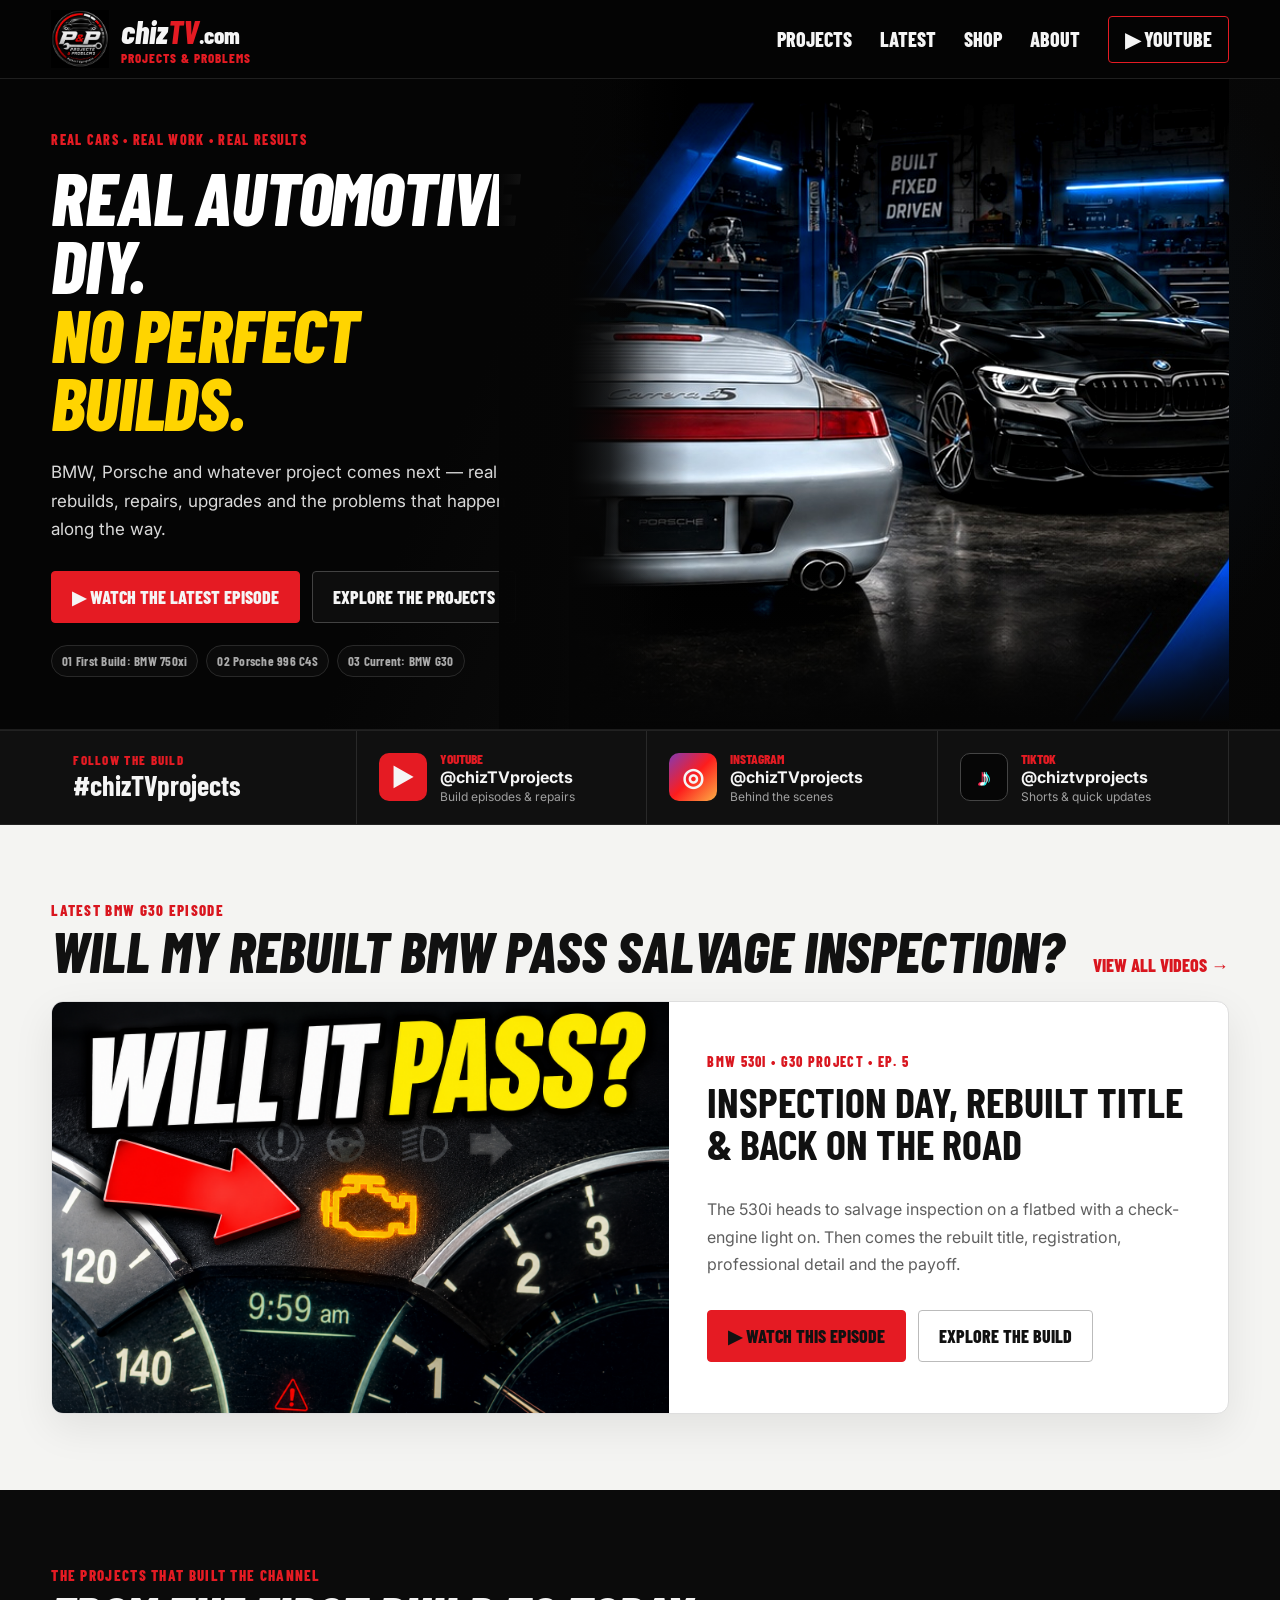
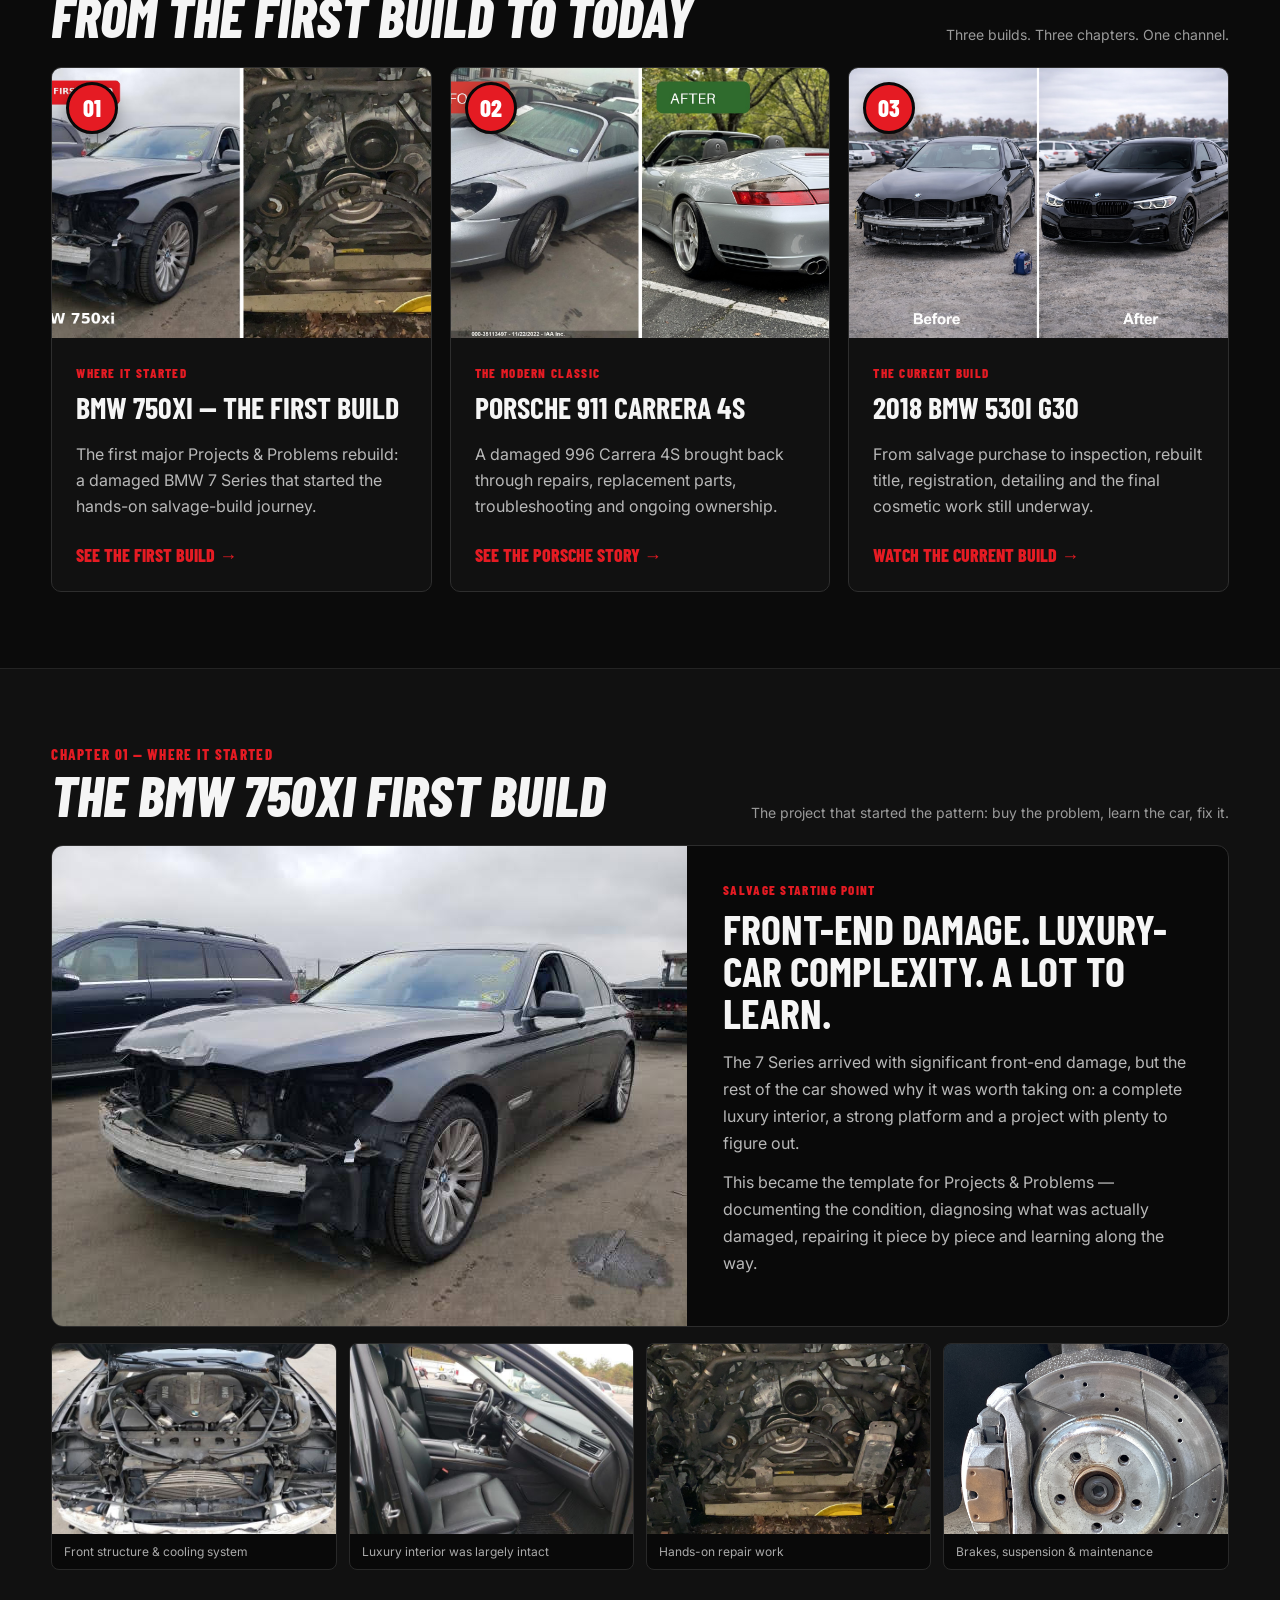
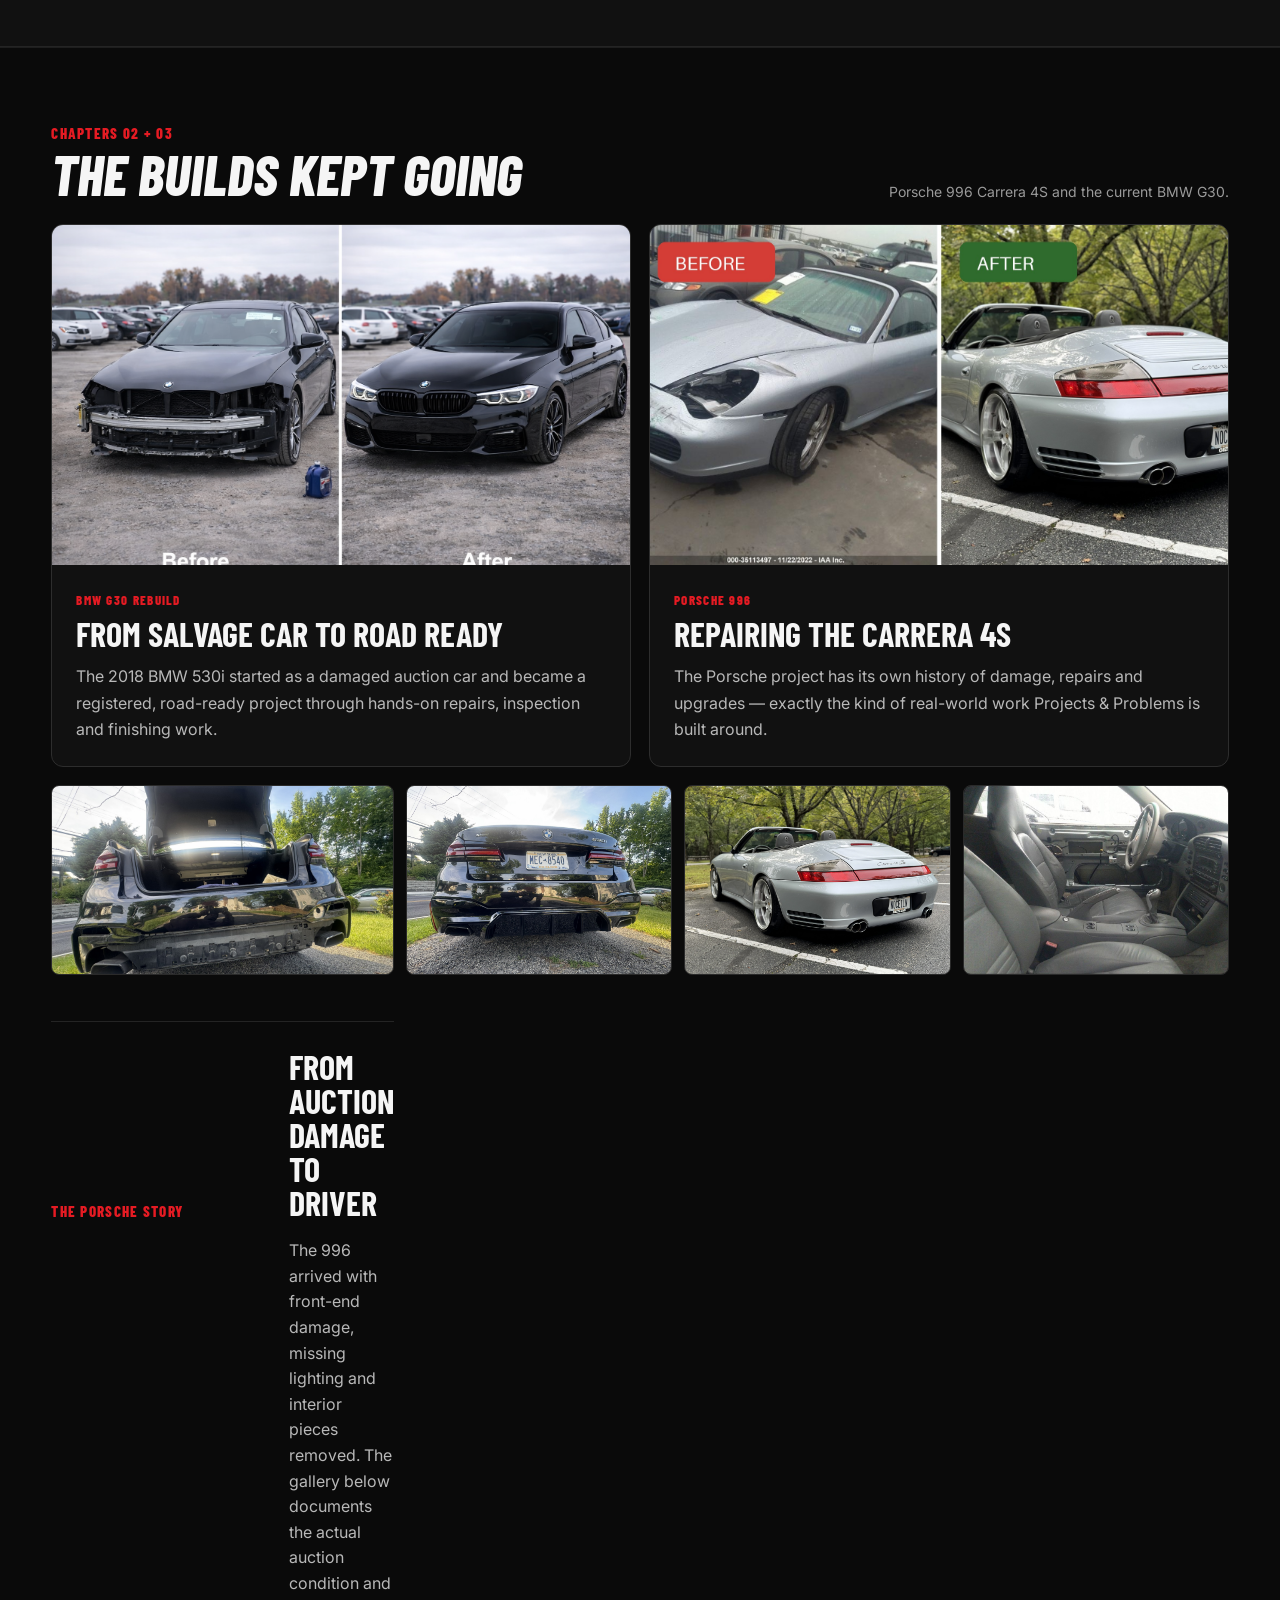
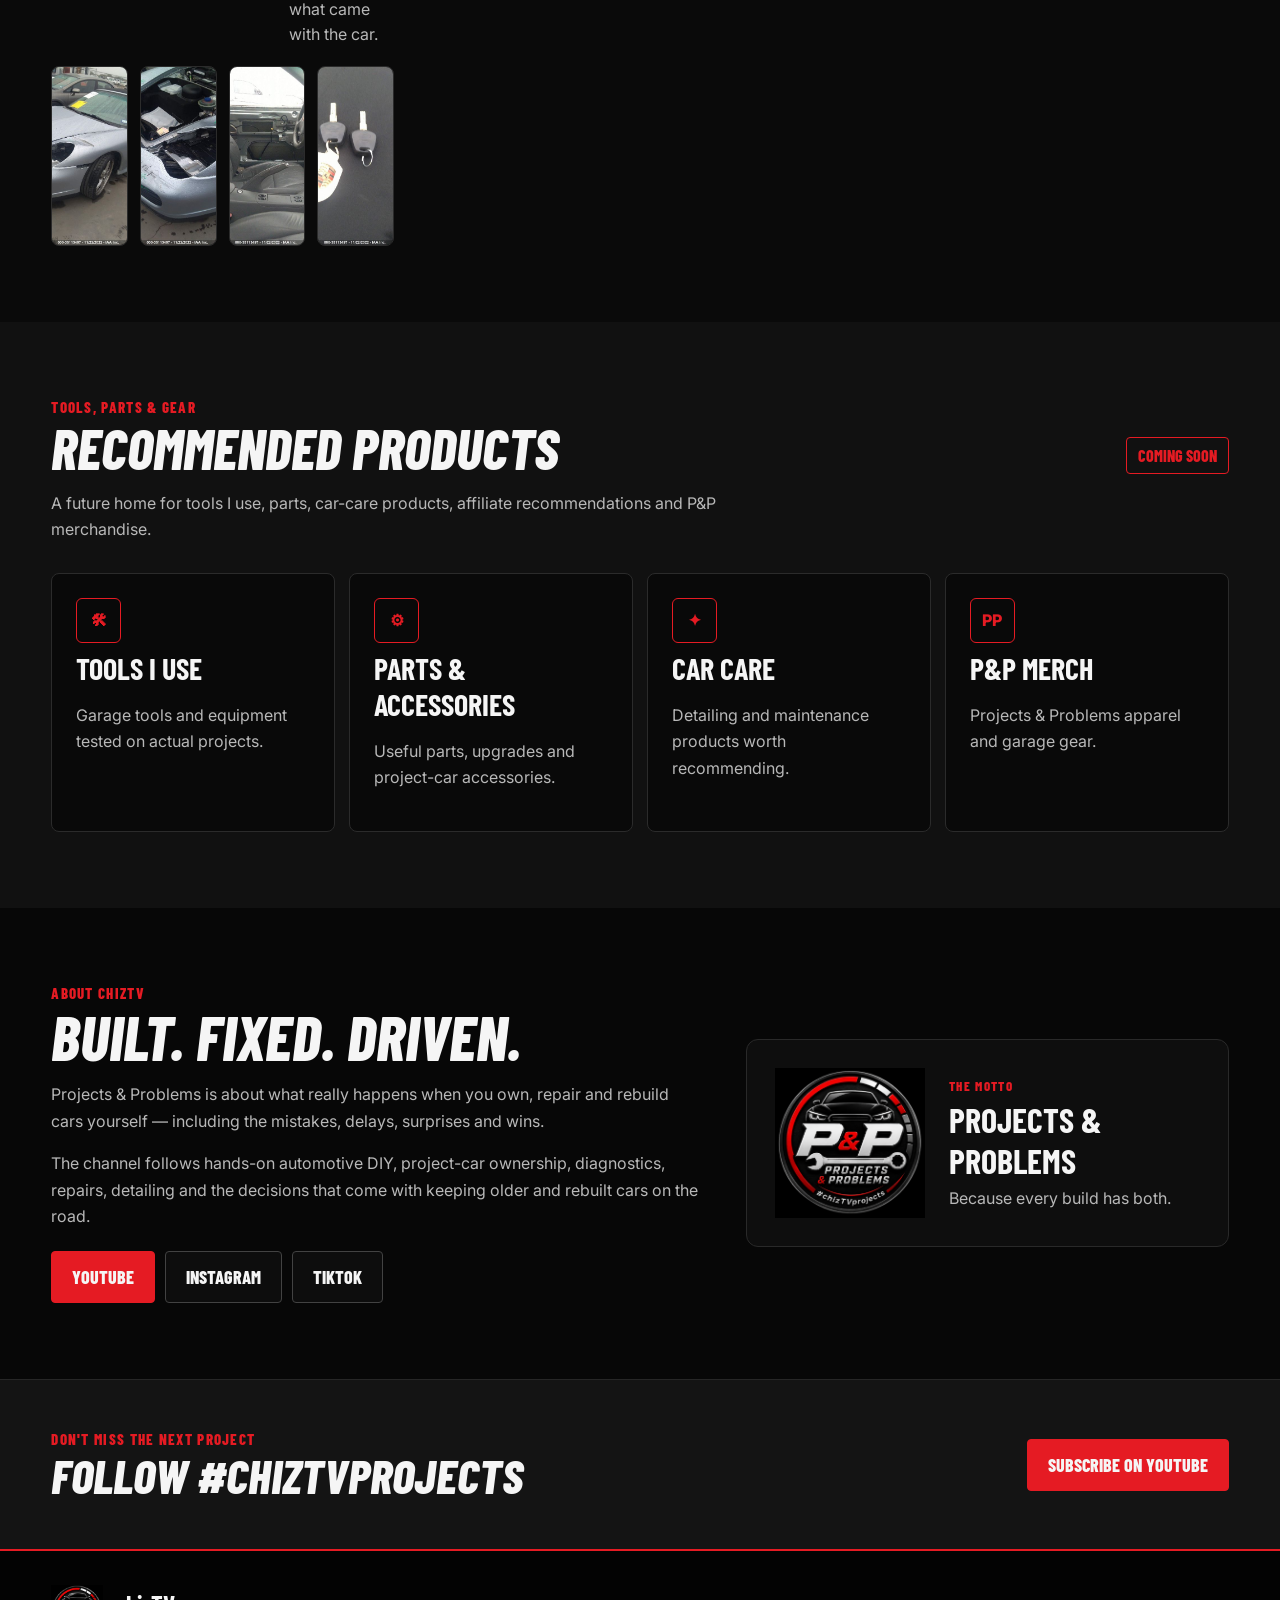
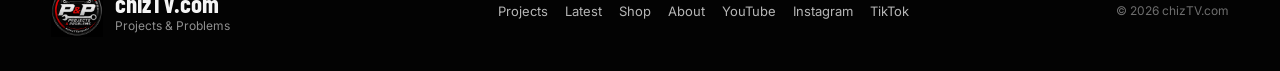
==== index.html @ 67c83c38 "Add files via upload" ====
<!DOCTYPE html>
<html lang="en">
<head>
  <meta charset="UTF-8" />
  <meta name="viewport" content="width=device-width, initial-scale=1.0" />
  <meta name="description" content="ChizTV Projects & Problems — real automotive DIY, rebuilds, repairs, BMW G30 and Porsche 996 projects." />
  <title>ChizTV | Projects & Problems</title>
  <link rel="preconnect" href="https://fonts.googleapis.com">
  <link rel="preconnect" href="https://fonts.gstatic.com" crossorigin>
  <link href="https://fonts.googleapis.com/css2?family=Barlow+Condensed:ital,wght@0,600;0,700;0,800;1,700;1,800&family=Inter:wght@400;500;600;700&display=swap" rel="stylesheet">
  <link rel="stylesheet" href="styles.css" />
</head>
<body>
<header class="site-header">
  <div class="wrap nav-wrap">
    <a class="brand" href="#home" aria-label="ChizTV home">
      <img src="pp-logo.png" alt="Projects & Problems logo">
      <div class="brand-copy">
        <div class="brand-name">chiz<span>TV</span><em>.com</em></div>
        <small>PROJECTS &amp; PROBLEMS</small>
      </div>
    </a>
    <button class="menu-toggle" aria-label="Open navigation" aria-expanded="false">☰</button>
    <nav class="nav">
      <a href="#projects">Projects</a>
      <a href="#latest">Latest</a>
      <a href="#shop">Shop</a>
      <a href="#about">About</a>
      <a class="nav-cta" href="https://www.youtube.com/@chizTVprojects" target="_blank" rel="noopener">▶ YouTube</a>
    </nav>
  </div>
</header>

<main>

<section class="hero hero-v10" id="home">
  <div class="hero-v10-bg"></div>
  <div class="wrap hero-v10-grid">
    <div class="hero-v10-copy">
      <div class="eyebrow">REAL CARS • REAL WORK • REAL RESULTS</div>
      <h1>REAL AUTOMOTIVE DIY.<br><span>NO PERFECT BUILDS.</span></h1>
      <p>BMW, Porsche and whatever project comes next — real rebuilds, repairs, upgrades and the problems that happen along the way.</p>

      <div class="hero-actions">
        <a class="btn btn-red" href="https://youtu.be/uM8ZIsT2DYQ?si=s2d3cSIkYEHtfolX" target="_blank" rel="noopener">▶ Watch the Latest Episode</a>
        <a class="btn btn-ghost" href="#projects">Explore the Projects</a>
      </div>

      <div class="hero-proof">
        <span>01 First Build: BMW 750xi</span>
        <span>02 Porsche 996 C4S</span>
        <span>03 Current: BMW G30</span>
      </div>
    </div>

    <div class="hero-v10-visual" aria-label="Porsche and BMW project cars">
      <img src="hero-cars-only.jpg" alt="Porsche 911 Carrera 4S and BMW 530i project cars">
    </div>
  </div>
</section>


<section class="social-strip">
  <div class="wrap social-grid">
    <div class="social-title">
      <span class="mini-kicker">FOLLOW THE BUILD</span>
      <strong>#chizTVprojects</strong>
    </div>
    <a href="https://www.youtube.com/@chizTVprojects" target="_blank" rel="noopener" class="social-item youtube">
      <span class="social-icon">▶</span>
      <div><small>YOUTUBE</small><strong>@chizTVprojects</strong><em>Build episodes &amp; repairs</em></div>
    </a>
    <a href="https://www.instagram.com/chizTVprojects/" target="_blank" rel="noopener" class="social-item instagram">
      <span class="social-icon">◎</span>
      <div><small>INSTAGRAM</small><strong>@chizTVprojects</strong><em>Behind the scenes</em></div>
    </a>
    <a href="https://www.tiktok.com/@chiztvprojects" target="_blank" rel="noopener" class="social-item tiktok">
      <span class="social-icon">♪</span>
      <div><small>TIKTOK</small><strong>@chiztvprojects</strong><em>Shorts &amp; quick updates</em></div>
    </a>
  </div>
</section>

<section class="section latest" id="latest">
  <div class="wrap">
    <div class="section-head">
      <div>
        <div class="eyebrow">LATEST BMW G30 EPISODE</div>
        <h2>WILL MY REBUILT BMW PASS SALVAGE INSPECTION?</h2>
      </div>
      <a href="https://www.youtube.com/@chizTVprojects/videos" target="_blank" rel="noopener" class="text-link">VIEW ALL VIDEOS →</a>
    </div>
    <div class="latest-card">
      <div class="latest-thumb">
        <img src="latest-episode-thumb.png" alt="Will it pass salvage inspection video thumbnail">
      </div>
      <div class="latest-copy">
        <span class="tag">BMW 530i • G30 PROJECT • EP. 5</span>
        <h3>Inspection Day, Rebuilt Title &amp; Back on the Road</h3>
        <p>The 530i heads to salvage inspection on a flatbed with a check-engine light on. Then comes the rebuilt title, registration, professional detail and the payoff.</p>
        <div class="latest-actions">
          <a class="btn btn-red" href="https://youtu.be/uM8ZIsT2DYQ?si=s2d3cSIkYEHtfolX" target="_blank" rel="noopener">▶ Watch This Episode</a>
          <a class="btn btn-ghost" href="#projects">Explore the Build</a>
        </div>
      </div>
    </div>
  </div>
</section>

<section class="section section-dark" id="projects">
  <div class="wrap">
    <div class="section-head">
      <div>
        <div class="eyebrow">THE PROJECTS THAT BUILT THE CHANNEL</div>
        <h2>FROM THE FIRST BUILD TO TODAY</h2>
      </div>
      <div class="section-note">Three builds. Three chapters. One channel.</div>
    </div>
    <div class="project-grid project-history-grid">
      <article class="project-card project-history-card">
        <div class="project-number">01</div>
        <div class="project-img"><img src="bmw750-first-build.jpg" alt="BMW 750xi first project"></div>
        <div class="project-body">
          <span class="tag">WHERE IT STARTED</span>
          <h3>BMW 750xi — The First Build</h3>
          <p>The first major Projects &amp; Problems rebuild: a damaged BMW 7 Series that started the hands-on salvage-build journey.</p>
          <a href="#first-build">SEE THE FIRST BUILD →</a>
        </div>
      </article>

      <article class="project-card project-history-card">
        <div class="project-number">02</div>
        <div class="project-img"><img src="porsche-before-after-v2.jpg" alt="Porsche 996 Carrera 4S before and after"></div>
        <div class="project-body">
          <span class="tag">THE MODERN CLASSIC</span>
          <h3>Porsche 911 Carrera 4S</h3>
          <p>A damaged 996 Carrera 4S brought back through repairs, replacement parts, troubleshooting and ongoing ownership.</p>
          <a href="#porsche-story">SEE THE PORSCHE STORY →</a>
        </div>
      </article>

      <article class="project-card project-history-card">
        <div class="project-number">03</div>
        <div class="project-img"><img src="bmw-before-after.png" alt="2018 BMW 530i G30 rebuild before and after"></div>
        <div class="project-body">
          <span class="tag">THE CURRENT BUILD</span>
          <h3>2018 BMW 530i G30</h3>
          <p>From salvage purchase to inspection, rebuilt title, registration, detailing and the final cosmetic work still underway.</p>
          <a href="#latest">WATCH THE CURRENT BUILD →</a>
        </div>
      </article>
    </div>
  </div>
</section>



<section class="section first-build" id="first-build">
  <div class="wrap">
    <div class="section-head">
      <div>
        <div class="eyebrow">CHAPTER 01 — WHERE IT STARTED</div>
        <h2>THE BMW 750xi FIRST BUILD</h2>
      </div>
      <div class="section-note">The project that started the pattern: buy the problem, learn the car, fix it.</div>
    </div>

    <div class="first-build-feature">
      <div class="first-build-main">
        <img src="bmw750-auction-front.jpg" alt="BMW 750xi damaged at auction">
      </div>
      <div class="first-build-copy">
        <span class="tag">SALVAGE STARTING POINT</span>
        <h3>Front-End Damage. Luxury-Car Complexity. A Lot to Learn.</h3>
        <p>The 7 Series arrived with significant front-end damage, but the rest of the car showed why it was worth taking on: a complete luxury interior, a strong platform and a project with plenty to figure out.</p>
        <p>This became the template for Projects &amp; Problems — documenting the condition, diagnosing what was actually damaged, repairing it piece by piece and learning along the way.</p>
      </div>
    </div>

    <div class="first-build-gallery">
      <figure><img src="bmw750-engine-front.jpg" alt="BMW 750xi exposed front and engine bay"><figcaption>Front structure &amp; cooling system</figcaption></figure>
      <figure><img src="bmw750-interior.jpg" alt="BMW 750xi interior"><figcaption>Luxury interior was largely intact</figcaption></figure>
      <figure><img src="bmw750-front-repair.jpg" alt="BMW 750xi repair work"><figcaption>Hands-on repair work</figcaption></figure>
      <figure><img src="bmw750-brakes.jpg" alt="BMW 750xi brake work"><figcaption>Brakes, suspension &amp; maintenance</figcaption></figure>
    </div>
  </div>
</section>

<section class="section transformations" id="porsche-story">
  <div class="wrap">
    <div class="section-head">
      <div>
        <div class="eyebrow">CHAPTERS 02 + 03</div>
        <h2>THE BUILDS KEPT GOING</h2>
      </div>
      <div class="section-note">Porsche 996 Carrera 4S and the current BMW G30.</div>
    </div>

    <div class="transform-grid">
      <article class="transform-card">
        <img src="bmw-before-after.png" alt="BMW 530i before and after rebuild">
        <div class="transform-copy">
          <span class="tag">BMW G30 REBUILD</span>
          <h3>From Salvage Car to Road Ready</h3>
          <p>The 2018 BMW 530i started as a damaged auction car and became a registered, road-ready project through hands-on repairs, inspection and finishing work.</p>
        </div>
      </article>

      <article class="transform-card">
        <img src="porsche-before-after-v2.jpg" alt="Porsche 996 before and after repair">
        <div class="transform-copy">
          <span class="tag">PORSCHE 996</span>
          <h3>Repairing the Carrera 4S</h3>
          <p>The Porsche project has its own history of damage, repairs and upgrades — exactly the kind of real-world work Projects &amp; Problems is built around.</p>
        </div>
      </article>
    </div>

    <div class="real-photo-grid">
      <img src="bmw-rear-work.jpg" alt="BMW 530i rear bumper repair in progress">
      <img src="bmw-rear-finished.jpg" alt="BMW 530i finished rear bumper and diffuser">
      <img src="porsche-finished.jpg" alt="Porsche 996 Carrera 4S finished project">
      <img src="porsche-interior.jpg" alt="Porsche 996 interior">
    
    <div class="provenance">
      <div class="provenance-copy">
        <div class="eyebrow">THE PORSCHE STORY</div>
        <h3>From Auction Damage to Driver</h3>
        <p>The 996 arrived with front-end damage, missing lighting and interior pieces removed. The gallery below documents the actual auction condition and what came with the car.</p>
      </div>
      <div class="provenance-grid">
        <img src="porsche-salvage_front.jpg" alt="Porsche 996 at salvage auction">
        <img src="porsche-damage_close.jpg" alt="Porsche 996 front damage close-up">
        <img src="porsche-interior.jpg" alt="Porsche 996 interior at auction">
        <img src="porsche-keys.jpg" alt="Porsche keys from auction">
      </div>
    </div>

  </div>
</section>

<section class="section shop" id="shop">
  <div class="wrap">
    <div class="section-head">
      <div>
        <div class="eyebrow">TOOLS, PARTS &amp; GEAR</div>
        <h2>RECOMMENDED PRODUCTS</h2>
      </div>
      <span class="coming">COMING SOON</span>
    </div>
    <p class="section-intro">A future home for tools I use, parts, car-care products, affiliate recommendations and P&amp;P merchandise.</p>
    <div class="shop-grid">
      <div class="shop-card"><span class="shop-icon">🛠</span><h3>Tools I Use</h3><p>Garage tools and equipment tested on actual projects.</p></div>
      <div class="shop-card"><span class="shop-icon">⚙</span><h3>Parts &amp; Accessories</h3><p>Useful parts, upgrades and project-car accessories.</p></div>
      <div class="shop-card"><span class="shop-icon">✦</span><h3>Car Care</h3><p>Detailing and maintenance products worth recommending.</p></div>
      <div class="shop-card"><span class="shop-icon">PP</span><h3>P&amp;P Merch</h3><p>Projects &amp; Problems apparel and garage gear.</p></div>
    </div>
  </div>
</section>

<section class="section about" id="about">
  <div class="wrap about-grid">
    <div class="about-copy">
      <div class="eyebrow">ABOUT CHIZTV</div>
      <h2>BUILT. FIXED. DRIVEN.</h2>
      <p>Projects &amp; Problems is about what really happens when you own, repair and rebuild cars yourself — including the mistakes, delays, surprises and wins.</p>
      <p>The channel follows hands-on automotive DIY, project-car ownership, diagnostics, repairs, detailing and the decisions that come with keeping older and rebuilt cars on the road.</p>
      <div class="about-actions">
        <a class="btn btn-red" href="https://www.youtube.com/@chizTVprojects" target="_blank" rel="noopener">YouTube</a>
        <a class="btn btn-ghost" href="https://www.instagram.com/chizTVprojects/" target="_blank" rel="noopener">Instagram</a>
        <a class="btn btn-ghost" href="https://www.tiktok.com/@chiztvprojects" target="_blank" rel="noopener">TikTok</a>
      </div>
    </div>
    <div class="about-card">
      <img src="pp-logo.png" alt="Projects & Problems badge">
      <div>
        <span class="mini-kicker">THE MOTTO</span>
        <strong>PROJECTS &amp; PROBLEMS</strong>
        <p>Because every build has both.</p>
      </div>
    </div>
  </div>
</section>

<section class="cta">
  <div class="wrap cta-inner">
    <div>
      <div class="eyebrow">DON'T MISS THE NEXT PROJECT</div>
      <h2>FOLLOW #CHIZTVPROJECTS</h2>
    </div>
    <a class="btn btn-red" href="https://www.youtube.com/@chizTVprojects?sub_confirmation=1" target="_blank" rel="noopener">Subscribe on YouTube</a>
  </div>
</section>
</main>

<footer>
  <div class="wrap footer-grid">
    <div class="footer-brand">
      <img src="pp-logo.png" alt="">
      <div><strong>chizTV.com</strong><span>Projects &amp; Problems</span></div>
    </div>
    <div class="footer-links">
      <a href="#projects">Projects</a>
      <a href="#latest">Latest</a>
      <a href="#shop">Shop</a>
      <a href="#about">About</a>
      <a href="https://www.youtube.com/@chizTVprojects" target="_blank" rel="noopener">YouTube</a>
      <a href="https://www.instagram.com/chizTVprojects/" target="_blank" rel="noopener">Instagram</a>
      <a href="https://www.tiktok.com/@chiztvprojects" target="_blank" rel="noopener">TikTok</a>
    </div>
    <div class="copyright">© <span id="year"></span> chizTV.com</div>
  </div>
</footer>
<script src="script.js"></script>
</body>
</html>
---- styles.css ----
*{box-sizing:border-box}html{scroll-behavior:smooth}body{margin:0;background:#070707;color:#f5f5f5;font-family:Inter,Arial,sans-serif}a{color:inherit;text-decoration:none}img{display:block;max-width:100%}.wrap{width:min(1220px,92%);margin:auto}.site-header{position:sticky;top:0;z-index:100;background:rgba(5,5,5,.94);backdrop-filter:blur(12px);border-bottom:1px solid #1f1f1f}.nav-wrap{height:78px;display:flex;align-items:center;justify-content:space-between}.brand{display:flex;gap:12px;align-items:center}.brand img{width:58px;height:58px;object-fit:contain}.brand-name{font-family:"Barlow Condensed";font-size:32px;font-style:italic;font-weight:800}.brand-name span{color:#e51b23}.brand-name em{font-style:normal;font-size:.72em}.brand small{display:block;color:#e51b23;font-family:"Barlow Condensed";font-size:13px;font-weight:800;letter-spacing:1px}.nav{display:flex;gap:28px;align-items:center;font-family:"Barlow Condensed";font-size:20px;font-weight:800;text-transform:uppercase}.nav a{transition:.18s}.nav a:hover{color:#e51b23}.nav-cta{border:1px solid #e51b23;padding:10px 16px;border-radius:4px}.menu-toggle{display:none;background:none;border:0;color:white;font-size:28px}.eyebrow,.mini-kicker,.tag{font-family:"Barlow Condensed";font-weight:800;letter-spacing:1.3px;text-transform:uppercase}.eyebrow{color:#e51b23;font-size:15px}.hero{background:#050505;overflow:hidden}.hero-grid{min-height:650px;display:grid;grid-template-columns:.9fr 1.1fr;align-items:center;gap:30px}.hero-copy{padding:56px 0}.hero h1{font-family:"Barlow Condensed";font-style:italic;font-weight:800;font-size:clamp(58px,6.5vw,92px);line-height:.93;letter-spacing:-1.3px;margin:12px 0 22px;text-transform:uppercase}.hero h1 span{color:#ffd400}.hero p{font-size:18px;color:#d5d5d5;line-height:1.7;max-width:560px;margin:0 0 28px}.hero-actions{display:flex;gap:12px;flex-wrap:wrap}.btn{display:inline-flex;align-items:center;justify-content:center;padding:14px 20px;border-radius:4px;font-family:"Barlow Condensed";font-size:18px;font-weight:800;text-transform:uppercase;border:1px solid #424242;transition:.18s}.btn-red{background:#e51b23;border-color:#e51b23}.btn-red:hover{background:#ff2730;transform:translateY(-1px)}.btn-ghost{background:#0d0d0d}.btn-ghost:hover{border-color:#e51b23}.hero-pills{display:flex;gap:10px;flex-wrap:wrap;margin-top:26px}.hero-pills span{background:#0c0c0c;border:1px solid #272727;border-left:3px solid #e51b23;border-radius:999px;padding:9px 13px;font-family:"Barlow Condensed";font-weight:700;font-size:16px}.hero-art{height:100%;display:flex;align-items:center;justify-content:flex-end;position:relative}.hero-art:before{content:"";position:absolute;left:-60px;top:8%;bottom:8%;width:140px;background:linear-gradient(90deg,#050505 0%,rgba(5,5,5,.86) 32%,rgba(5,5,5,0) 100%);z-index:2;pointer-events:none}.hero-art img{width:100%;max-width:900px;object-fit:cover;filter:brightness(1.06) contrast(1.04)}.social-strip{background:#101010;border-top:1px solid #222;border-bottom:1px solid #222}.social-grid{display:grid;grid-template-columns:1.05fr repeat(3,1fr)}.social-title,.social-item{padding:24px 22px;border-right:1px solid #292929}.social-title{display:flex;flex-direction:column;justify-content:center}.social-title .mini-kicker{color:#e51b23;font-size:13px}.social-title strong{font-family:"Barlow Condensed";font-size:28px}.social-item{display:flex;gap:13px;align-items:center;transition:.18s}.social-item:hover{background:#171717}.social-icon{width:48px;height:48px;border-radius:10px;display:grid;place-items:center;font-size:25px;font-weight:800;flex:0 0 auto}.youtube .social-icon{background:#e51b23}.instagram .social-icon{background:linear-gradient(135deg,#833ab4,#fd1d1d,#fcb045)}.tiktok .social-icon{background:#060606;border:1px solid #444;text-shadow:2px 0 #25f4ee,-2px 0 #fe2c55}.social-item small{display:block;color:#e51b23;font-family:"Barlow Condensed";font-weight:800}.social-item strong{display:block;font-size:16px}.social-item em{display:block;color:#9f9f9f;font-style:normal;font-size:12px;margin-top:2px}.section{padding:84px 0}.section-dark{background:#0b0b0b}.section-head{display:flex;align-items:end;justify-content:space-between;gap:24px;margin-bottom:28px}.section h2,.cta h2{font-family:"Barlow Condensed";font-style:italic;font-weight:800;text-transform:uppercase;line-height:.95;margin:5px 0 0}.section h2{font-size:56px}.section-note{color:#9a9a9a;font-size:14px}.text-link{color:#e51b23;font-family:"Barlow Condensed";font-size:18px;font-weight:800}.latest{background:#f4f4f2;color:#111}.latest .eyebrow{color:#d9161f}.latest .text-link{color:#d9161f}.latest-card{display:grid;grid-template-columns:1.05fr .95fr;background:white;border:1px solid #dedede;border-radius:12px;overflow:hidden;box-shadow:0 14px 40px rgba(0,0,0,.08)}.latest-thumb{background:#111;min-height:360px}.latest-thumb img{width:100%;height:100%;object-fit:cover}.latest-copy{padding:38px;display:flex;flex-direction:column;justify-content:center}.latest-copy .tag{color:#d9161f;font-size:14px}.latest-copy h3{font-family:"Barlow Condensed";font-size:42px;line-height:1;margin:10px 0 16px;text-transform:uppercase}.latest-copy p{color:#5f5f5f;line-height:1.7;font-size:16px}.latest-actions{display:flex;gap:12px;flex-wrap:wrap;margin-top:16px}.latest .btn-ghost{background:#fff;border-color:#bbb;color:#111}.project-grid{display:grid;grid-template-columns:repeat(3,1fr);gap:18px}.project-card{background:#111;border:1px solid #2e2e2e;border-radius:10px;overflow:hidden;transition:.2s}.project-card:hover{transform:translateY(-5px);border-color:#555;box-shadow:0 18px 45px rgba(0,0,0,.35)}.project-img{height:250px;overflow:hidden;background:#050505}.project-img img{width:100%;height:100%;object-fit:cover;transition:.25s}.project-card:hover .project-img img{transform:scale(1.025)}.project-body{padding:24px}.project-body .tag{color:#e51b23;font-size:13px}.project-body h3,.shop-card h3{font-family:"Barlow Condensed";font-size:30px;text-transform:uppercase;margin:7px 0 10px}.project-body p,.shop-card p,.about p,.section-intro{color:#b8b8b8;line-height:1.65}.project-body a{display:inline-block;margin-top:8px;color:#e51b23;font-family:"Barlow Condensed";font-size:18px;font-weight:800}.shop{background:#111}.coming{border:1px solid #e51b23;color:#e51b23;border-radius:4px;padding:8px 11px;font-family:"Barlow Condensed";font-weight:800}.section-intro{max-width:760px;margin:-8px 0 30px}.shop-grid{display:grid;grid-template-columns:repeat(4,1fr);gap:14px}.shop-card{background:#090909;border:1px solid #2b2b2b;padding:24px;min-height:200px;border-radius:8px;transition:.18s}.shop-card:hover{border-color:#e51b23;transform:translateY(-3px)}.shop-icon{width:45px;height:45px;display:grid;place-items:center;border:1px solid #e51b23;color:#e51b23;font-weight:800;border-radius:6px}.about{background:#070707}.about-grid{display:grid;grid-template-columns:1.15fr .85fr;gap:42px;align-items:center}.about h2{font-size:62px}.about-copy p{max-width:760px}.about-actions{display:flex;gap:10px;flex-wrap:wrap;margin-top:22px}.about-card{background:#0e0e0e;border:1px solid #292929;border-radius:12px;padding:28px;display:flex;align-items:center;gap:24px}.about-card img{width:150px}.about-card .mini-kicker{color:#e51b23;font-size:13px}.about-card strong{display:block;font-family:"Barlow Condensed";font-size:34px;margin:4px 0}.about-card p{margin:0}.cta{padding:50px 0;background:#141414;border-top:1px solid #262626}.cta-inner{display:flex;justify-content:space-between;align-items:center;gap:28px}.cta h2{font-size:48px}footer{background:#030303;border-top:2px solid #e51b23;padding:34px 0}.footer-grid{display:grid;grid-template-columns:1fr 1.4fr auto;gap:22px;align-items:center}.footer-brand{display:flex;align-items:center;gap:12px}.footer-brand img{width:52px}.footer-brand strong{font-family:"Barlow Condensed";font-size:25px}.footer-brand span{display:block;color:#8f8f8f;font-size:12px}.footer-links{display:flex;gap:17px;flex-wrap:wrap;color:#b5b5b5;font-size:13px}.footer-links a:hover{color:#e51b23}.copyright{color:#6e6e6e;font-size:12px}@media(max-width:1000px){.nav{display:none;position:absolute;left:0;right:0;top:78px;background:#080808;padding:22px 4%;flex-direction:column;align-items:flex-start;border-bottom:1px solid #333}.nav.open{display:flex}.menu-toggle{display:block}.hero-grid{grid-template-columns:1fr;min-height:auto}.hero-copy{padding:46px 0 16px}.hero-art{justify-content:center}.hero-art:before{display:none}.hero-art img{max-width:100%}.social-grid{grid-template-columns:1fr 1fr}.social-title{grid-column:1/-1;border-bottom:1px solid #292929}.latest-card{grid-template-columns:1fr}.project-grid{grid-template-columns:1fr}.shop-grid{grid-template-columns:1fr 1fr}.about-grid{grid-template-columns:1fr}.footer-grid{grid-template-columns:1fr}.cta-inner{align-items:flex-start;flex-direction:column}}@media(max-width:620px){.hero h1{font-size:50px}.hero-copy{padding-top:34px}.hero-pills{display:grid}.social-grid{grid-template-columns:1fr}.social-item{border-bottom:1px solid #292929}.section{padding:60px 0}.section-head{flex-direction:column;align-items:flex-start}.section h2{font-size:44px}.latest-copy{padding:25px}.latest-copy h3{font-size:34px}.shop-grid{grid-template-columns:1fr}.about h2{font-size:46px}.about-card{flex-direction:column;align-items:flex-start}.cta h2{font-size:40px}.btn{width:100%}}
/* ===== Homepage v7: authentic project imagery ===== */
.transformations{background:#0a0a0a;border-top:1px solid #1e1e1e}
.transform-grid{display:grid;grid-template-columns:1fr 1fr;gap:18px}
.transform-card{background:#111;border:1px solid #2d2d2d;border-radius:12px;overflow:hidden;transition:.2s}
.transform-card:hover{transform:translateY(-4px);border-color:#4a4a4a;box-shadow:0 18px 42px rgba(0,0,0,.32)}
.transform-card>img{width:100%;height:340px;object-fit:cover;background:#050505}
.transform-copy{padding:24px}
.transform-copy .tag{color:#e51b23;font-size:13px}
.transform-copy h3{font-family:"Barlow Condensed";font-size:34px;text-transform:uppercase;line-height:1;margin:8px 0 12px}
.transform-copy p{color:#b8b8b8;line-height:1.65;margin:0}
.real-photo-grid{display:grid;grid-template-columns:repeat(4,1fr);gap:12px;margin-top:18px}
.real-photo-grid img{width:100%;height:190px;object-fit:cover;border-radius:8px;border:1px solid #2a2a2a}
.about-card-photo{padding:0;overflow:hidden;display:block}
.about-card-photo img{width:100%;height:250px;object-fit:cover}
.about-card-photo>div{padding:22px 24px 26px}
@media(max-width:900px){
  .transform-grid{grid-template-columns:1fr}
  .real-photo-grid{grid-template-columns:1fr 1fr}
}
@media(max-width:620px){
  .transform-card>img{height:250px}
  .real-photo-grid{grid-template-columns:1fr}
  .real-photo-grid img{height:220px}
}

/* ===== Homepage v8: Porsche provenance ===== */
.provenance{margin-top:34px;padding-top:28px;border-top:1px solid #242424}
.provenance-copy{display:grid;grid-template-columns:220px 1fr;gap:18px;align-items:end;margin-bottom:18px}
.provenance-copy h3{font-family:"Barlow Condensed";font-size:34px;text-transform:uppercase;line-height:1;margin:0}
.provenance-copy p{grid-column:2;color:#b8b8b8;line-height:1.6;margin:0;max-width:760px}
.provenance-grid{display:grid;grid-template-columns:repeat(4,1fr);gap:12px}
.provenance-grid img{width:100%;height:180px;object-fit:cover;border-radius:8px;border:1px solid #2b2b2b;background:#050505}
@media(max-width:900px){
  .provenance-copy{grid-template-columns:1fr}
  .provenance-copy p{grid-column:1}
  .provenance-grid{grid-template-columns:1fr 1fr}
}
@media(max-width:620px){
  .provenance-grid{grid-template-columns:1fr}
  .provenance-grid img{height:220px}
}

/* ===== Homepage v9: channel history ===== */
.project-history-card{position:relative}
.project-number{position:absolute;z-index:3;top:14px;left:14px;width:52px;height:52px;display:grid;place-items:center;background:#e51b23;color:#fff;border:3px solid #090909;border-radius:50%;font-family:"Barlow Condensed";font-weight:800;font-size:24px;box-shadow:0 6px 18px rgba(0,0,0,.32)}
.project-history-card .project-img{height:270px}
.first-build{background:#111;border-top:1px solid #242424;border-bottom:1px solid #242424}
.first-build-feature{display:grid;grid-template-columns:1.08fr .92fr;background:#090909;border:1px solid #2d2d2d;border-radius:12px;overflow:hidden}
.first-build-main{min-height:410px}
.first-build-main img{width:100%;height:100%;object-fit:cover}
.first-build-copy{padding:36px;display:flex;flex-direction:column;justify-content:center}
.first-build-copy .tag{color:#e51b23;font-size:13px}
.first-build-copy h3{font-family:"Barlow Condensed";font-size:42px;line-height:1;text-transform:uppercase;margin:9px 0 16px}
.first-build-copy p{color:#b8b8b8;line-height:1.68;margin:0 0 13px}
.first-build-gallery{display:grid;grid-template-columns:repeat(4,1fr);gap:12px;margin-top:16px}
.first-build-gallery figure{margin:0;background:#090909;border:1px solid #292929;border-radius:8px;overflow:hidden}
.first-build-gallery img{width:100%;height:190px;object-fit:cover}
.first-build-gallery figcaption{padding:10px 12px;color:#aaa;font-size:12px}
@media(max-width:900px){
  .first-build-feature{grid-template-columns:1fr}
  .first-build-gallery{grid-template-columns:1fr 1fr}
}
@media(max-width:620px){
  .first-build-main{min-height:280px}
  .first-build-copy{padding:24px}
  .first-build-copy h3{font-size:34px}
  .first-build-gallery{grid-template-columns:1fr}
  .first-build-gallery img{height:220px}
}

/* ===== Homepage v10: premium landing-page hero ===== */
.hero-v10{
  position:relative;
  min-height:590px;
  overflow:hidden;
  background:#050505;
  border-bottom:1px solid #1d1d1d;
}
.hero-v10-bg{
  position:absolute;
  inset:0;
  background:
    radial-gradient(circle at 77% 42%, rgba(15,45,80,.30), transparent 34%),
    linear-gradient(115deg, #050505 0%, #050505 39%, #0a0a0a 54%, #050505 100%);
}
.hero-v10-grid{
  position:relative;
  z-index:2;
  min-height:590px;
  display:grid;
  grid-template-columns:44% 56%;
  align-items:center;
  gap:0;
}
.hero-v10-copy{
  position:relative;
  z-index:4;
  padding:52px 42px 52px 0;
}
.hero-v10-copy:after{
  content:"";
  position:absolute;
  right:-80px;
  top:0;
  bottom:0;
  width:150px;
  background:linear-gradient(90deg,#050505 0%,rgba(5,5,5,.88) 35%,rgba(5,5,5,0) 100%);
  pointer-events:none;
}
.hero-v10-copy .eyebrow{
  margin-bottom:15px;
  font-size:14px;
}
.hero-v10 h1{
  margin:0 0 22px;
  font-family:"Barlow Condensed",sans-serif;
  font-size:clamp(56px,5.8vw,82px);
  line-height:.92;
  letter-spacing:-1.2px;
  font-style:italic;
  font-weight:800;
  text-transform:uppercase;
  color:#fff;
}
.hero-v10 h1 span{
  color:#ffd400;
}
.hero-v10 p{
  max-width:520px;
  margin:0 0 27px;
  color:#d9d9d9;
  font-size:17px;
  line-height:1.68;
}
.hero-v10 .hero-actions{
  margin-bottom:22px;
}
.hero-proof{
  display:flex;
  gap:8px;
  flex-wrap:wrap;
}
.hero-proof span{
  padding:7px 10px;
  border:1px solid #292929;
  border-radius:999px;
  background:#0b0b0b;
  color:#aaa;
  font-family:"Barlow Condensed",sans-serif;
  font-size:13px;
  font-weight:700;
  letter-spacing:.25px;
}
.hero-v10-visual{
  position:relative;
  height:100%;
  min-height:590px;
  display:flex;
  align-items:center;
  justify-content:flex-end;
  overflow:hidden;
}
.hero-v10-visual:before{
  content:"";
  position:absolute;
  z-index:2;
  inset:0 auto 0 0;
  width:120px;
  background:linear-gradient(90deg,#050505 0%,rgba(5,5,5,.82) 34%,rgba(5,5,5,0) 100%);
}
.hero-v10-visual:after{
  content:"";
  position:absolute;
  left:0;
  right:0;
  bottom:0;
  height:25%;
  background:linear-gradient(0deg,#050505 0%,rgba(5,5,5,0) 100%);
  pointer-events:none;
}
.hero-v10-visual img{
  width:100%;
  height:100%;
  min-height:590px;
  object-fit:cover;
  object-position:center;
  filter:brightness(1.08) contrast(1.05) saturate(.98);
}

/* Give the social strip stronger hierarchy and less visual clutter */
.social-grid{
  grid-template-columns:1.05fr repeat(3,1fr);
}
.social-title,.social-item{
  padding-top:20px;
  padding-bottom:20px;
}

/* Premium spacing rhythm */
.section{
  padding-top:76px;
  padding-bottom:76px;
}
.section-head{
  margin-bottom:24px;
}

@media(max-width:1000px){
  .hero-v10-grid{
    grid-template-columns:1fr;
    min-height:auto;
  }
  .hero-v10-copy{
    padding:44px 0 20px;
  }
  .hero-v10-copy:after{
    display:none;
  }
  .hero-v10-visual{
    min-height:360px;
  }
  .hero-v10-visual:before{
    display:none;
  }
  .hero-v10-visual img{
    min-height:360px;
    height:360px;
  }
}
@media(max-width:620px){
  .hero-v10 h1{
    font-size:50px;
  }
  .hero-v10 p{
    font-size:16px;
  }
  .hero-proof{
    display:grid;
  }
}
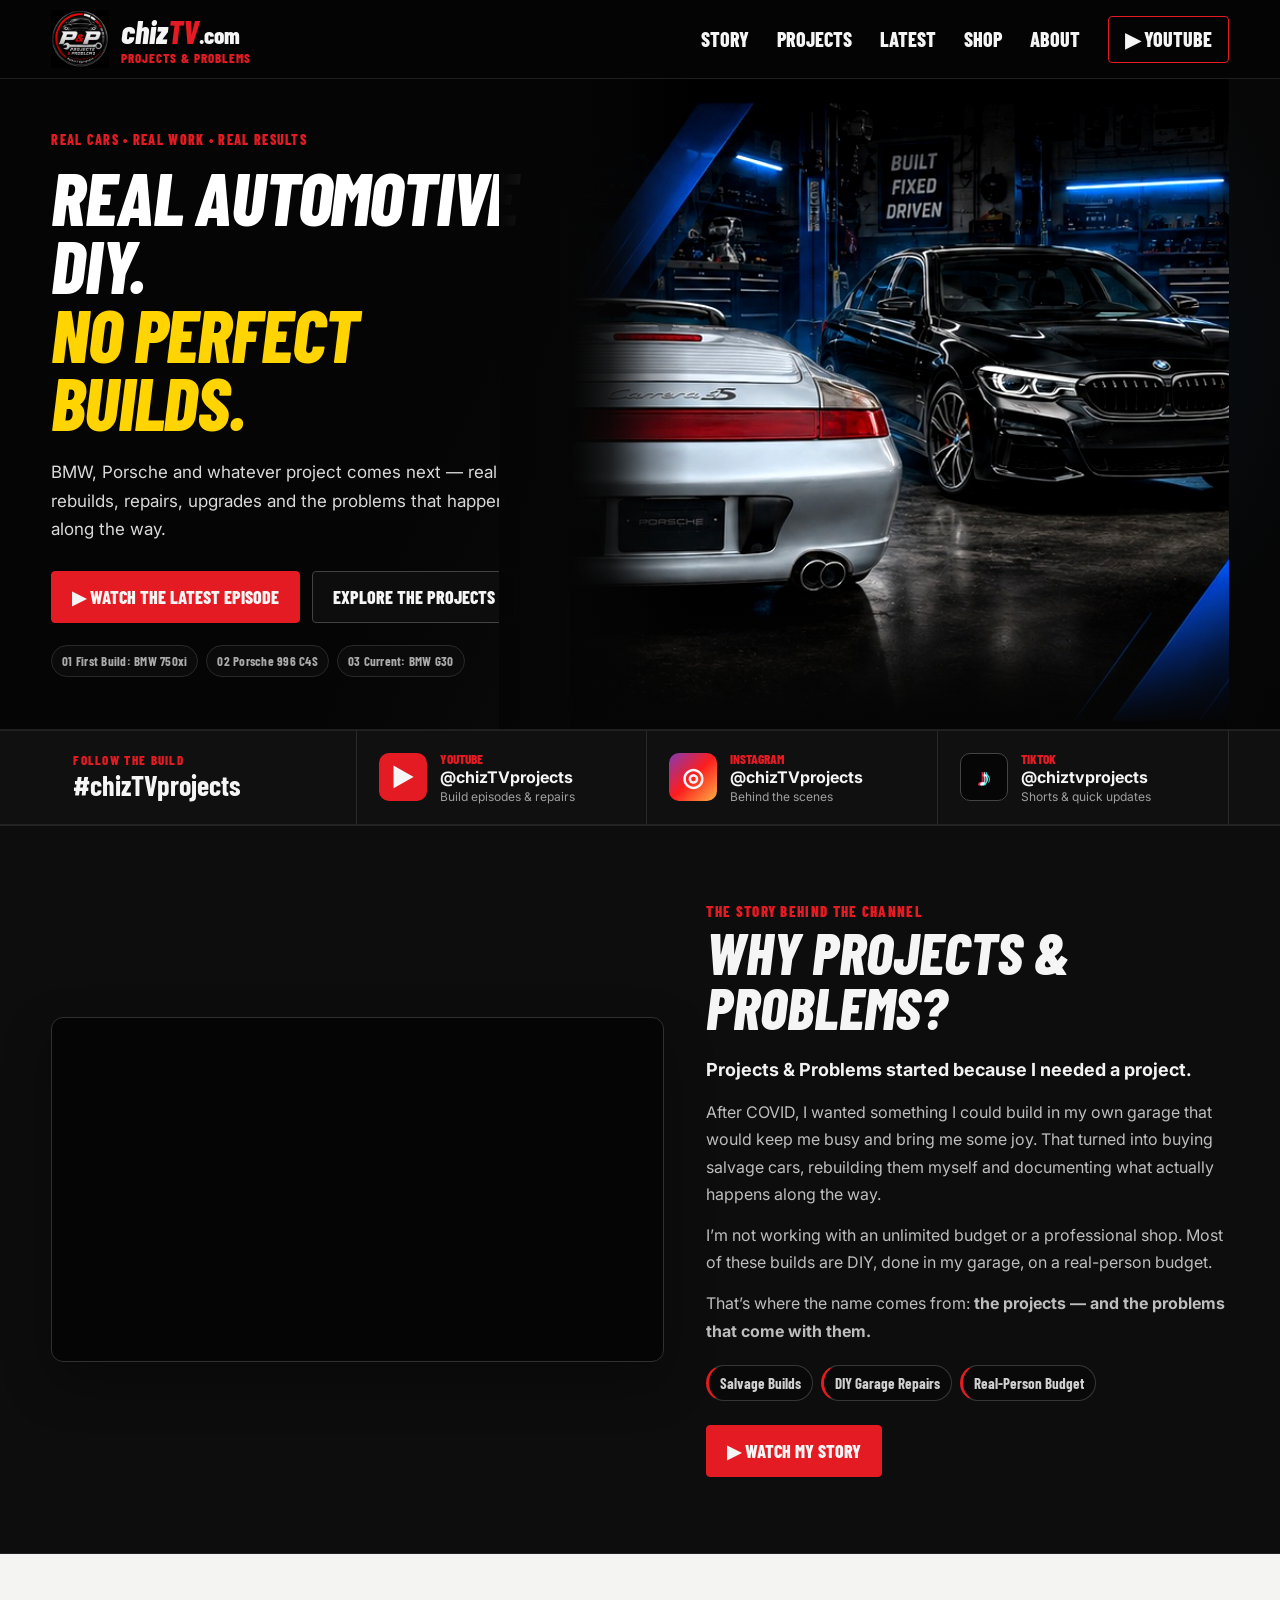
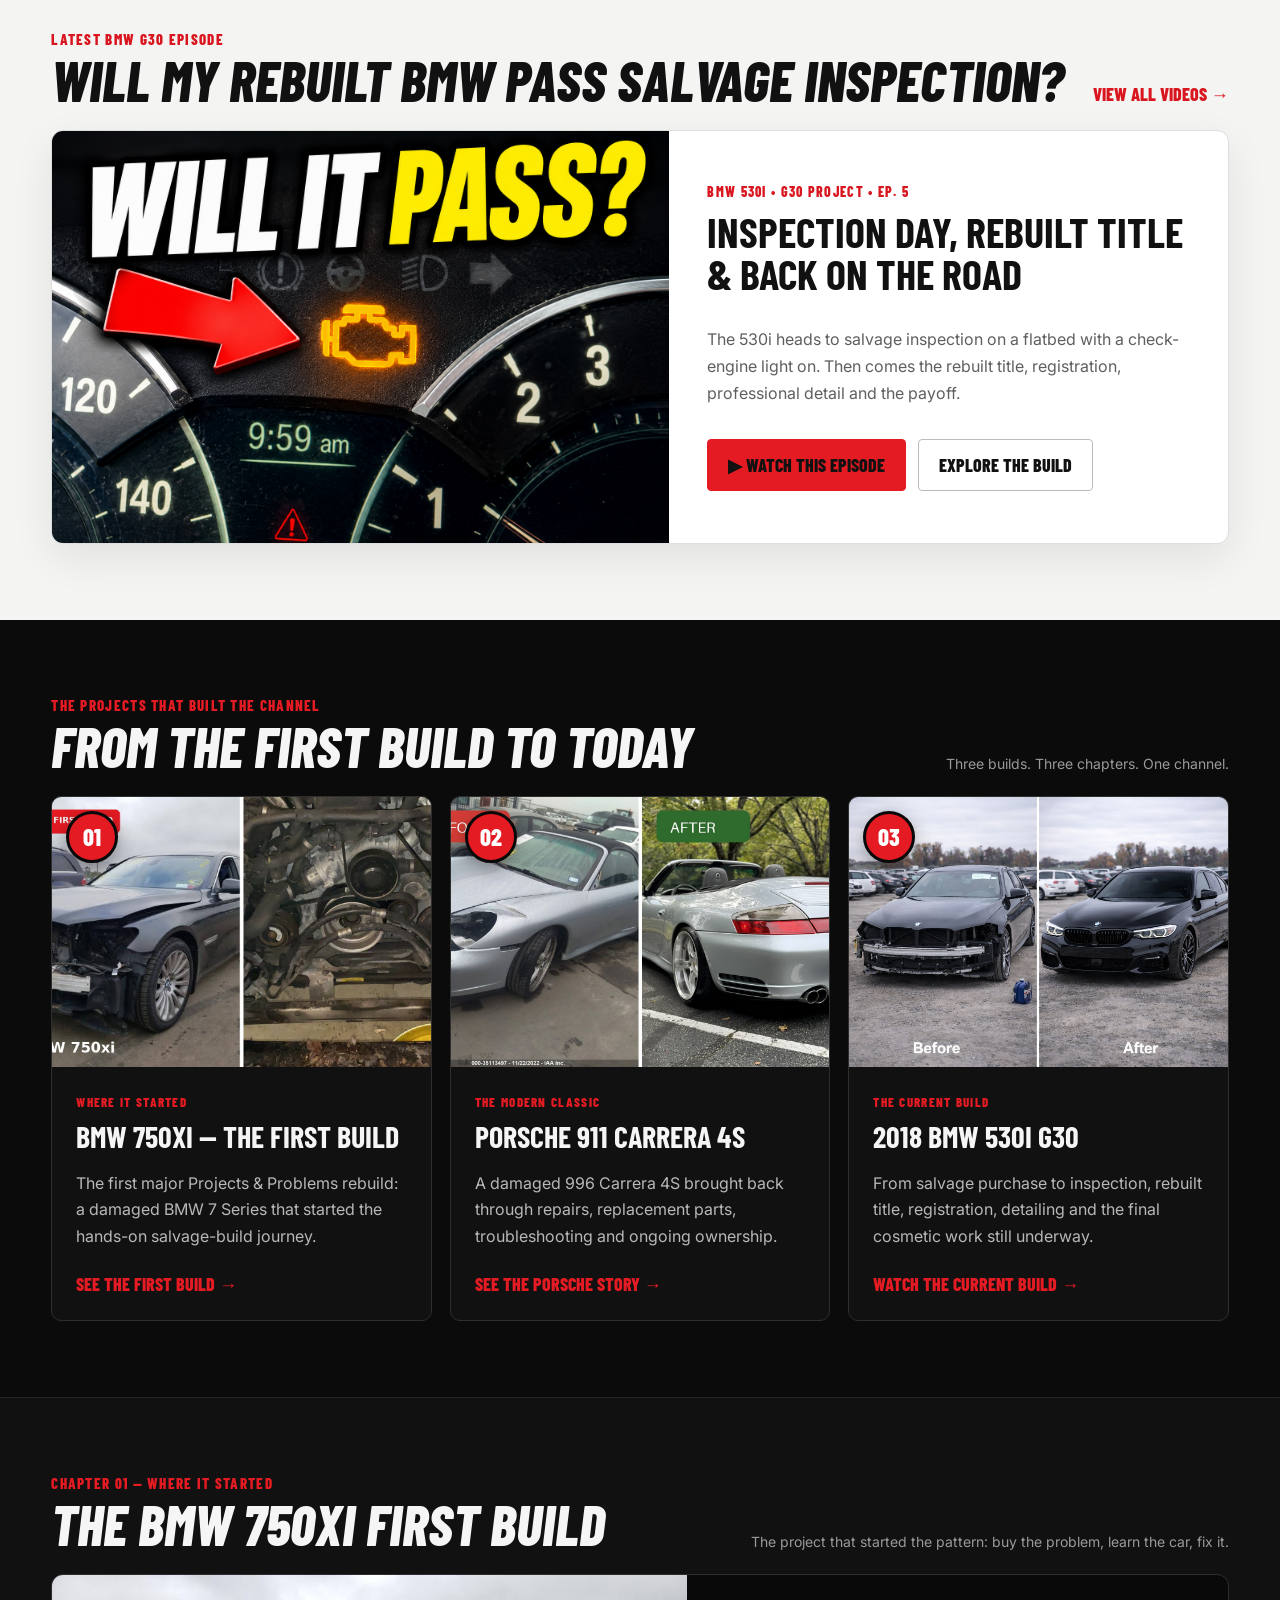
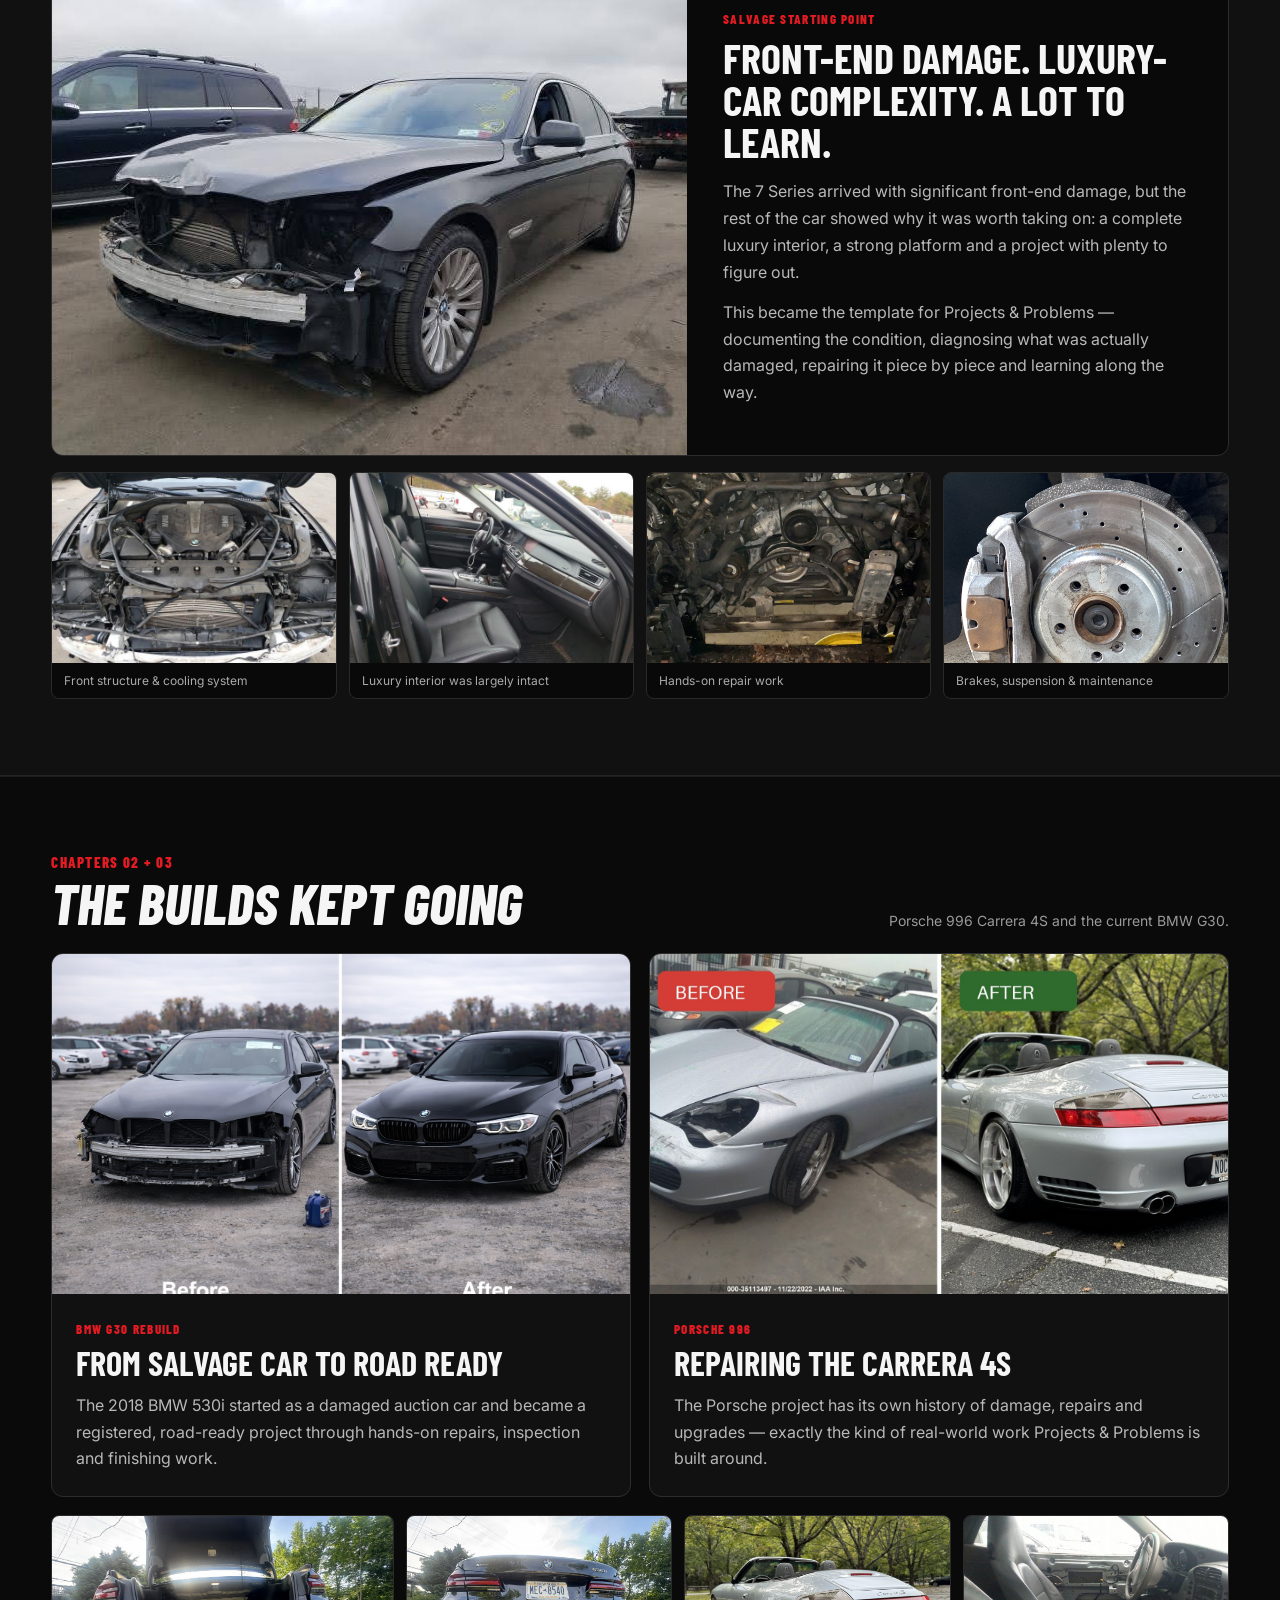
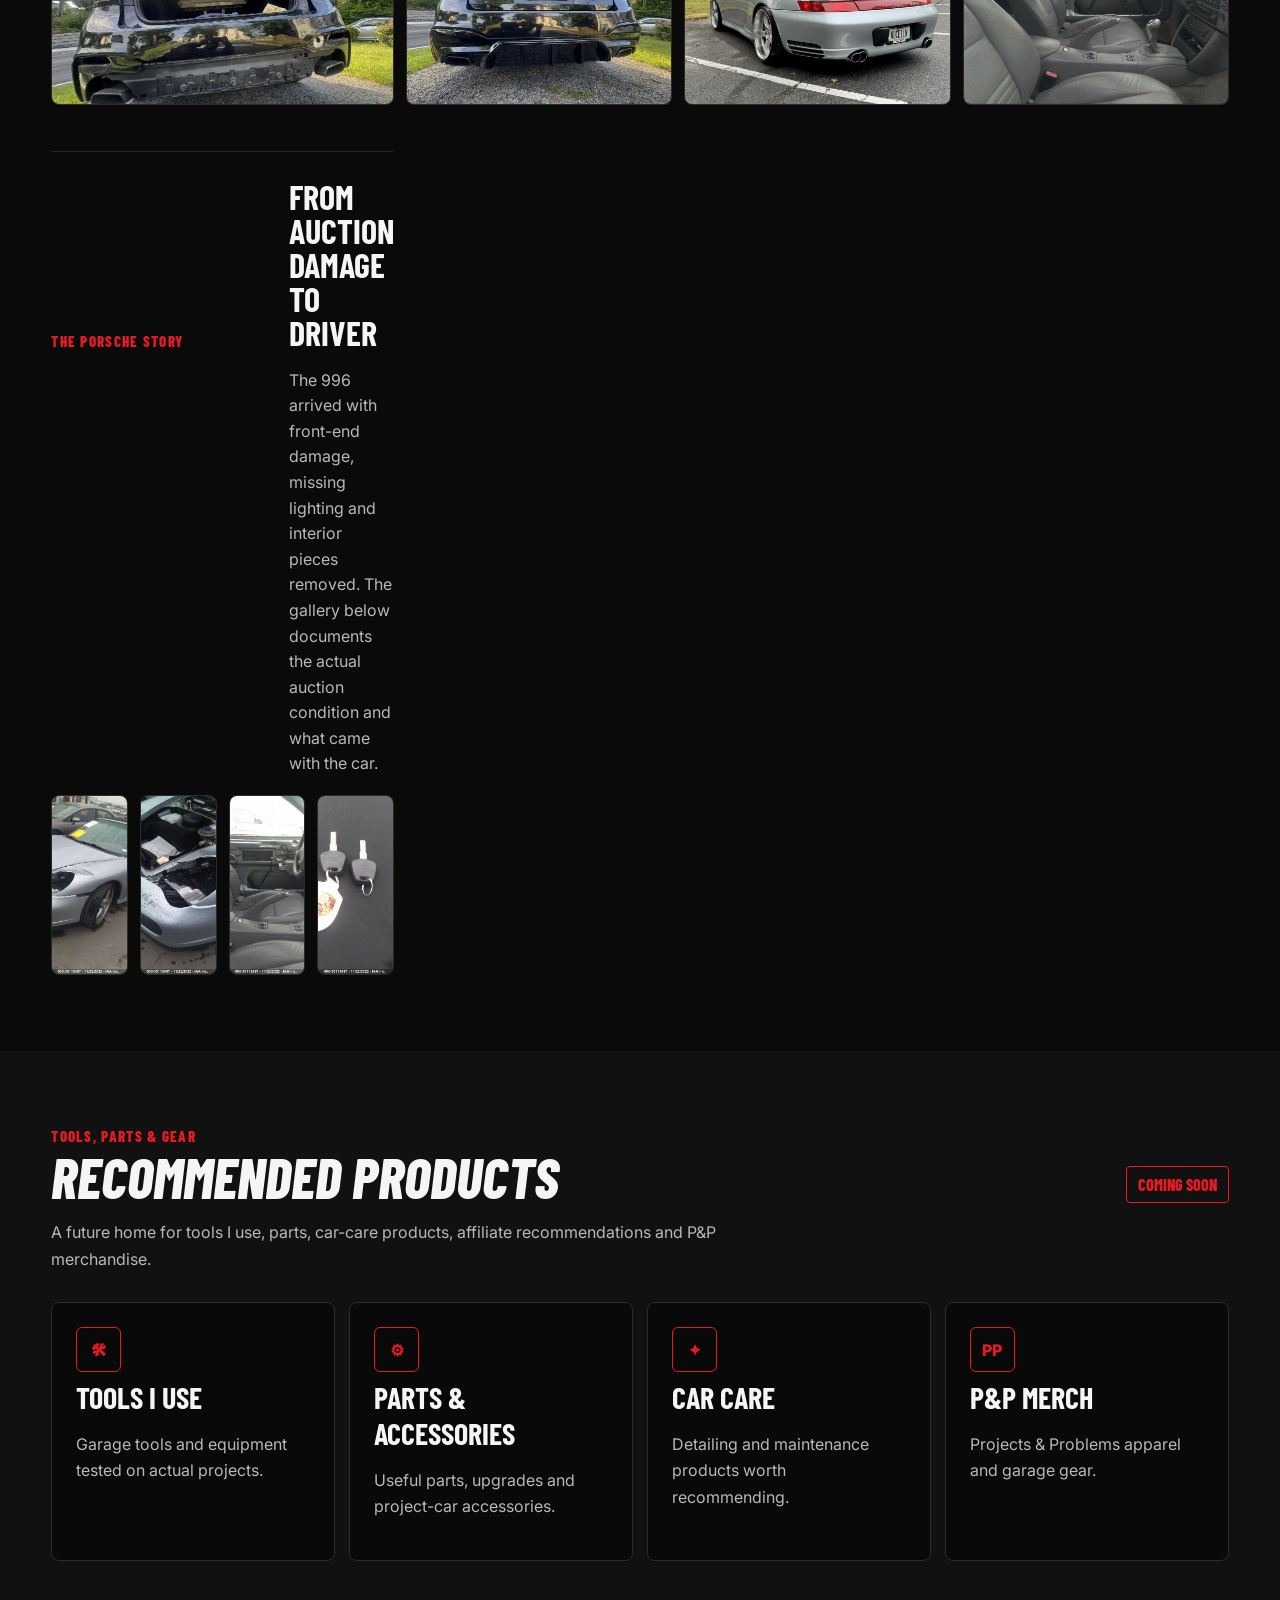
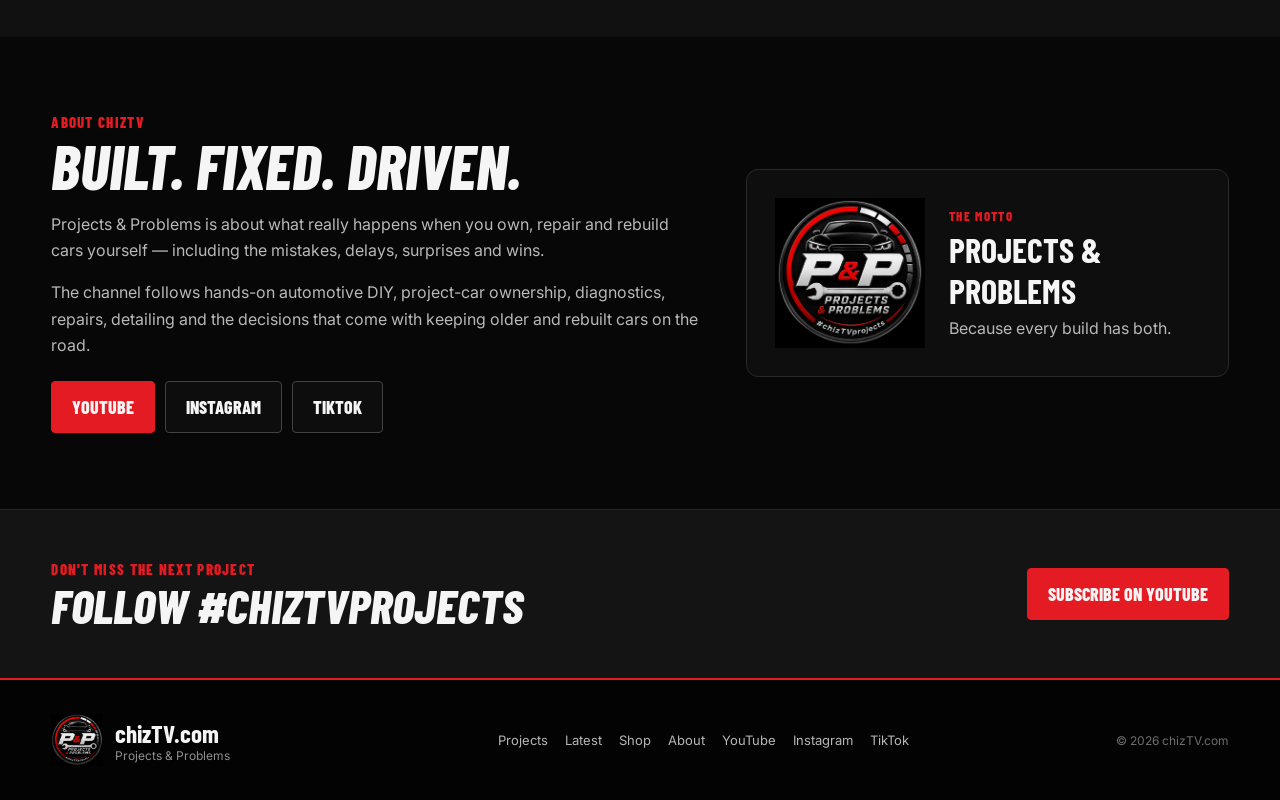
==== commit 5006fbb1: "Add files via upload" ====
--- a/index.html
+++ b/index.html
@@ -9,6 +9,7 @@
   <link rel="preconnect" href="https://fonts.gstatic.com" crossorigin>
   <link href="https://fonts.googleapis.com/css2?family=Barlow+Condensed:ital,wght@0,600;0,700;0,800;1,700;1,800&family=Inter:wght@400;500;600;700&display=swap" rel="stylesheet">
   <link rel="stylesheet" href="styles.css" />
+  <link rel="stylesheet" href="story.css" />
 </head>
 <body>
 <header class="site-header">
@@ -22,6 +23,7 @@
     </a>
     <button class="menu-toggle" aria-label="Open navigation" aria-expanded="false">☰</button>
     <nav class="nav">
+      <a href="#story">Story</a>
       <a href="#projects">Projects</a>
       <a href="#latest">Latest</a>
       <a href="#shop">Shop</a>
@@ -81,6 +83,39 @@
   </div>
 </section>
 
+
+<section class="section story-section" id="story">
+  <div class="wrap story-grid">
+    <div class="story-video">
+      <div class="video-frame">
+        <iframe
+          src="https://www.youtube.com/embed/cQ8-wpI1_20"
+          title="The Story Behind Projects & Problems"
+          loading="lazy"
+          allow="accelerometer; autoplay; clipboard-write; encrypted-media; gyroscope; picture-in-picture; web-share"
+          allowfullscreen></iframe>
+      </div>
+    </div>
+
+    <div class="story-copy">
+      <div class="eyebrow">THE STORY BEHIND THE CHANNEL</div>
+      <h2>WHY PROJECTS &amp; PROBLEMS?</h2>
+      <p class="story-lead"><strong>Projects &amp; Problems started because I needed a project.</strong></p>
+      <p>After COVID, I wanted something I could build in my own garage that would keep me busy and bring me some joy. That turned into buying salvage cars, rebuilding them myself and documenting what actually happens along the way.</p>
+      <p>I’m not working with an unlimited budget or a professional shop. Most of these builds are DIY, done in my garage, on a real-person budget.</p>
+      <p>That’s where the name comes from: <strong>the projects — and the problems that come with them.</strong></p>
+
+      <div class="story-points">
+        <span>Salvage Builds</span>
+        <span>DIY Garage Repairs</span>
+        <span>Real-Person Budget</span>
+      </div>
+
+      <a class="btn btn-red" href="https://youtu.be/cQ8-wpI1_20?si=Z563Haib3Udc3SEJ" target="_blank" rel="noopener">▶ Watch My Story</a>
+    </div>
+  </div>
+</section>
+
 <section class="section latest" id="latest">
   <div class="wrap">
     <div class="section-head">
--- a/story.css
+++ b/story.css
@@ -0,0 +1,76 @@
+
+/* ChizTV story section */
+.story-section {
+  background: #0d0d0d;
+  border-top: 1px solid #232323;
+  border-bottom: 1px solid #232323;
+}
+
+.story-grid {
+  display: grid;
+  grid-template-columns: 1.08fr .92fr;
+  gap: 42px;
+  align-items: center;
+}
+
+.video-frame {
+  position: relative;
+  width: 100%;
+  aspect-ratio: 16 / 9;
+  overflow: hidden;
+  border-radius: 12px;
+  border: 1px solid #303030;
+  background: #050505;
+  box-shadow: 0 20px 50px rgba(0,0,0,.32);
+}
+
+.video-frame iframe {
+  position: absolute;
+  inset: 0;
+  width: 100%;
+  height: 100%;
+  border: 0;
+}
+
+.story-copy h2 {
+  font-size: 58px;
+  margin-bottom: 20px;
+}
+
+.story-copy p {
+  color: #bdbdbd;
+  line-height: 1.72;
+  margin: 0 0 13px;
+}
+
+.story-copy .story-lead {
+  color: #f2f2f2;
+  font-size: 18px;
+}
+
+.story-points {
+  display: flex;
+  gap: 8px;
+  flex-wrap: wrap;
+  margin: 20px 0 24px;
+}
+
+.story-points span {
+  border: 1px solid #363636;
+  border-left: 3px solid #e51b23;
+  background: #090909;
+  border-radius: 999px;
+  padding: 8px 11px;
+  color: #d0d0d0;
+  font-family: "Barlow Condensed", sans-serif;
+  font-weight: 700;
+  font-size: 15px;
+}
+
+@media (max-width: 900px) {
+  .story-grid { grid-template-columns: 1fr; }
+}
+
+@media (max-width: 620px) {
+  .story-copy h2 { font-size: 44px; }
+}
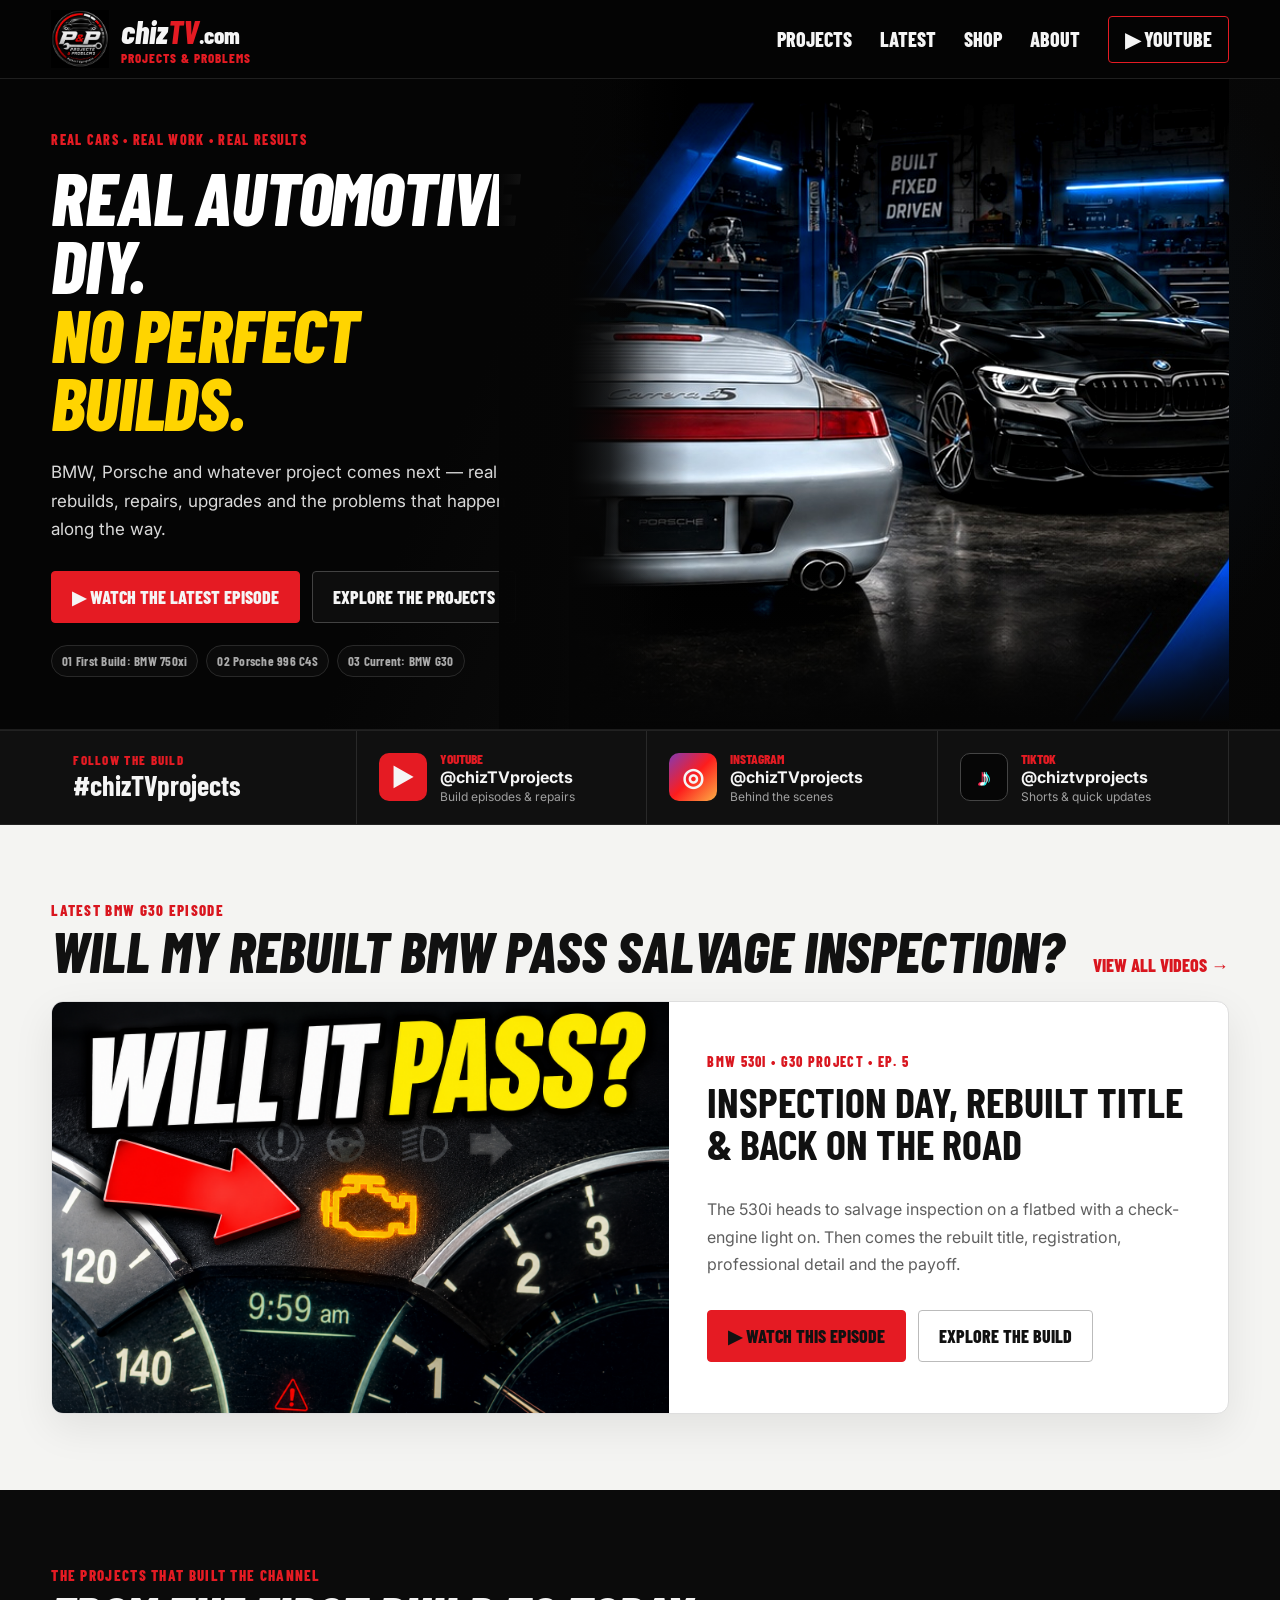
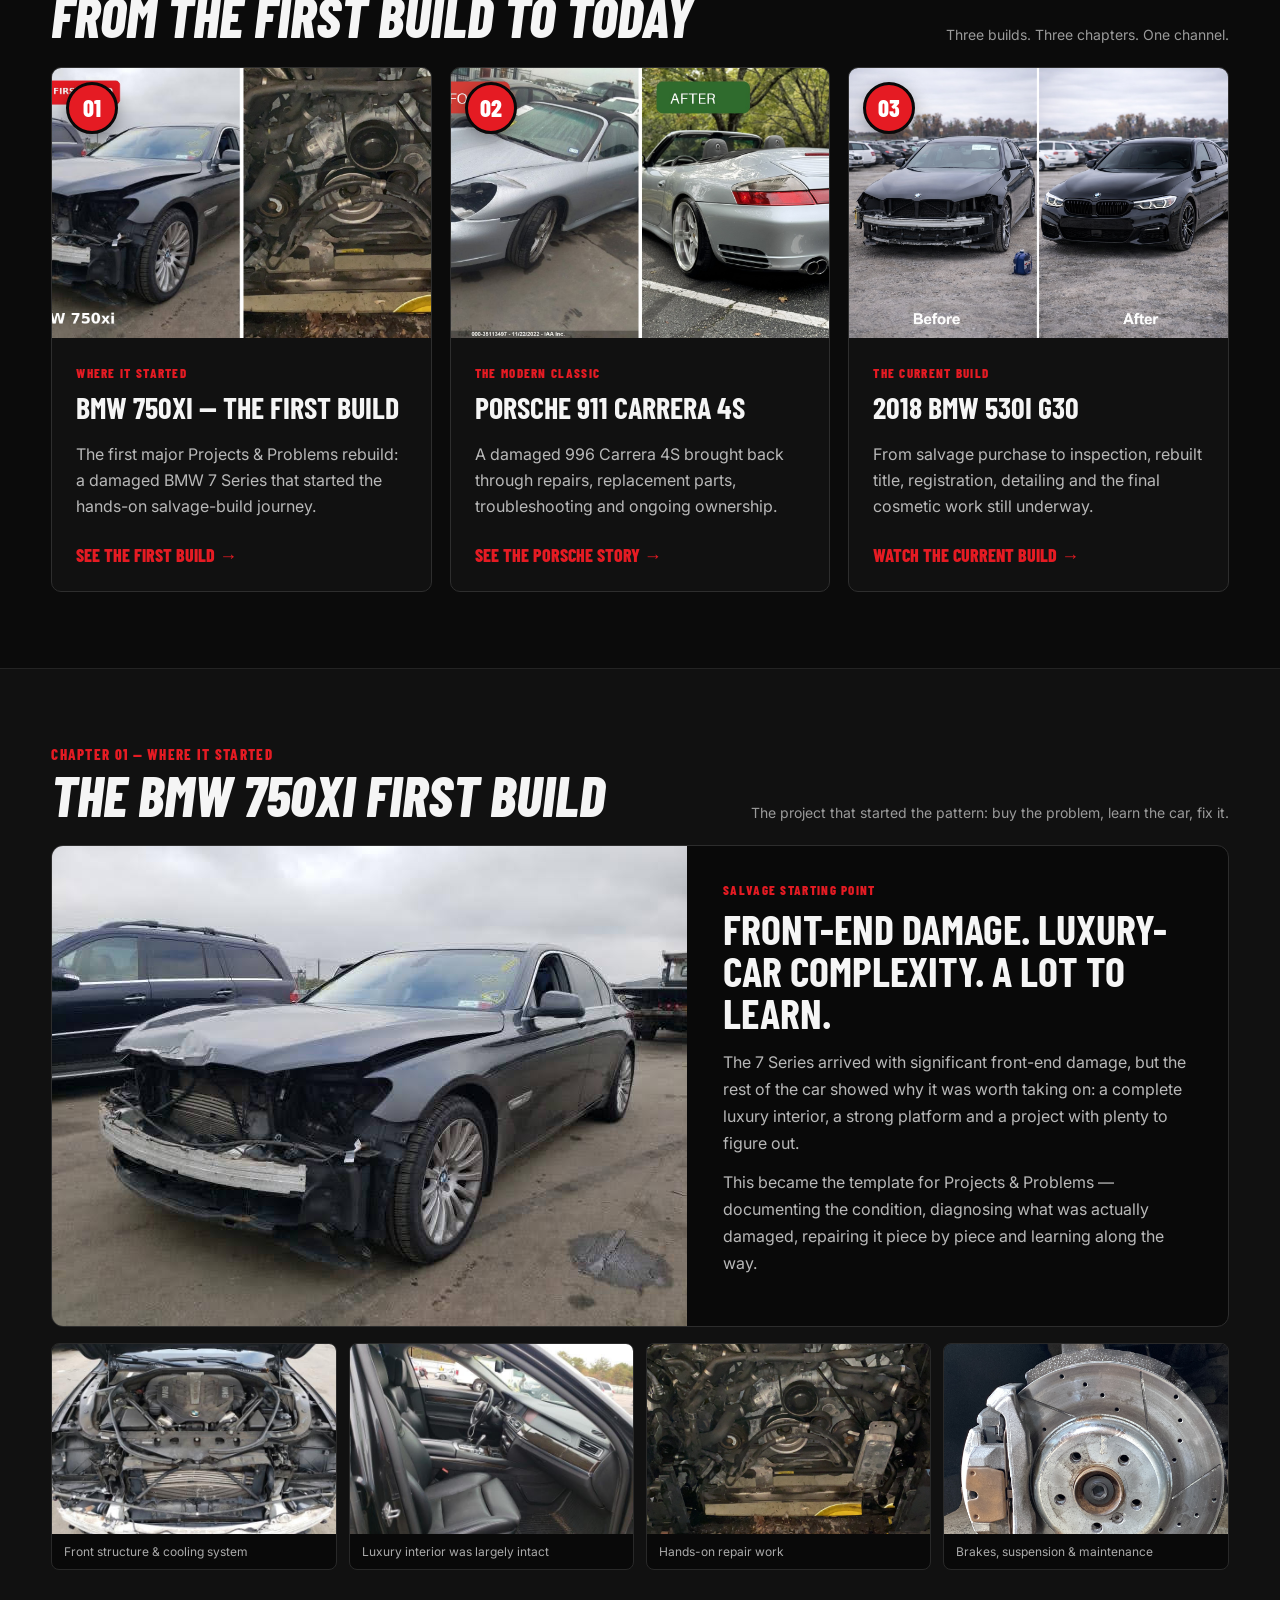
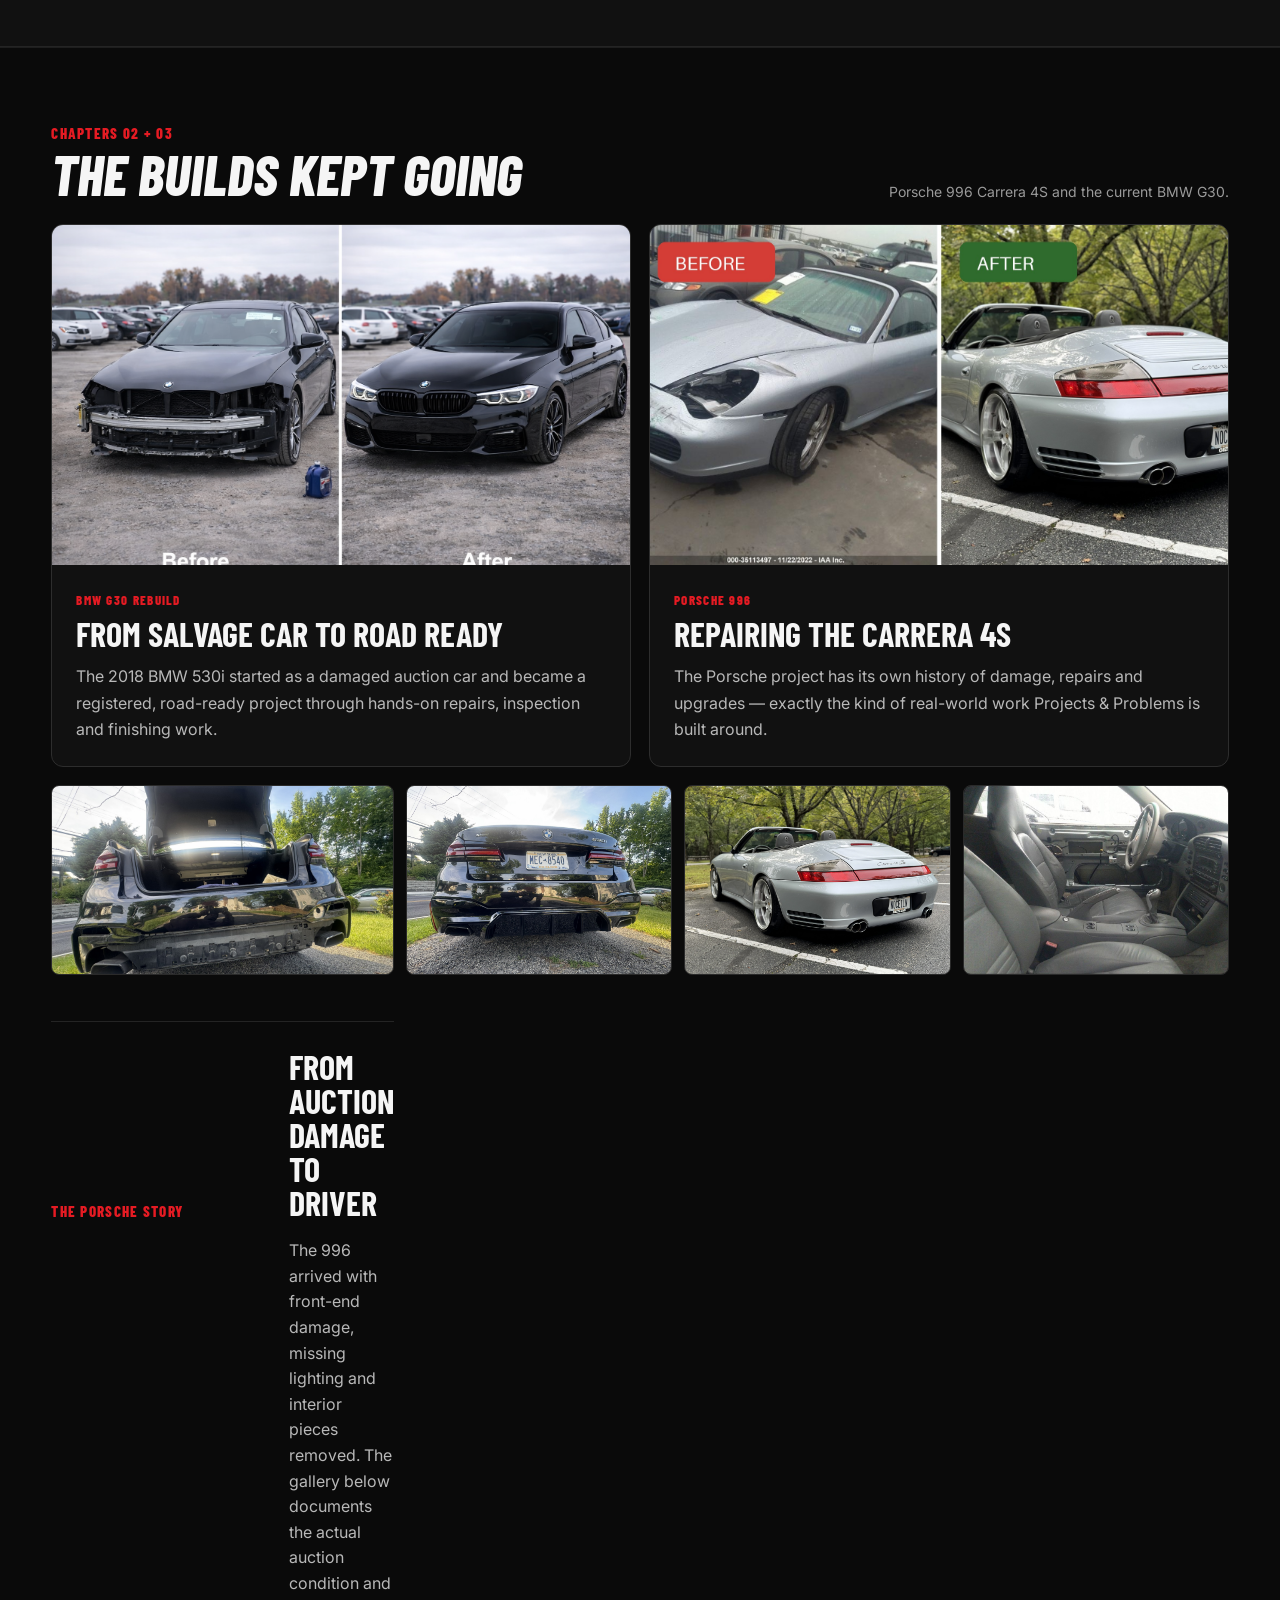
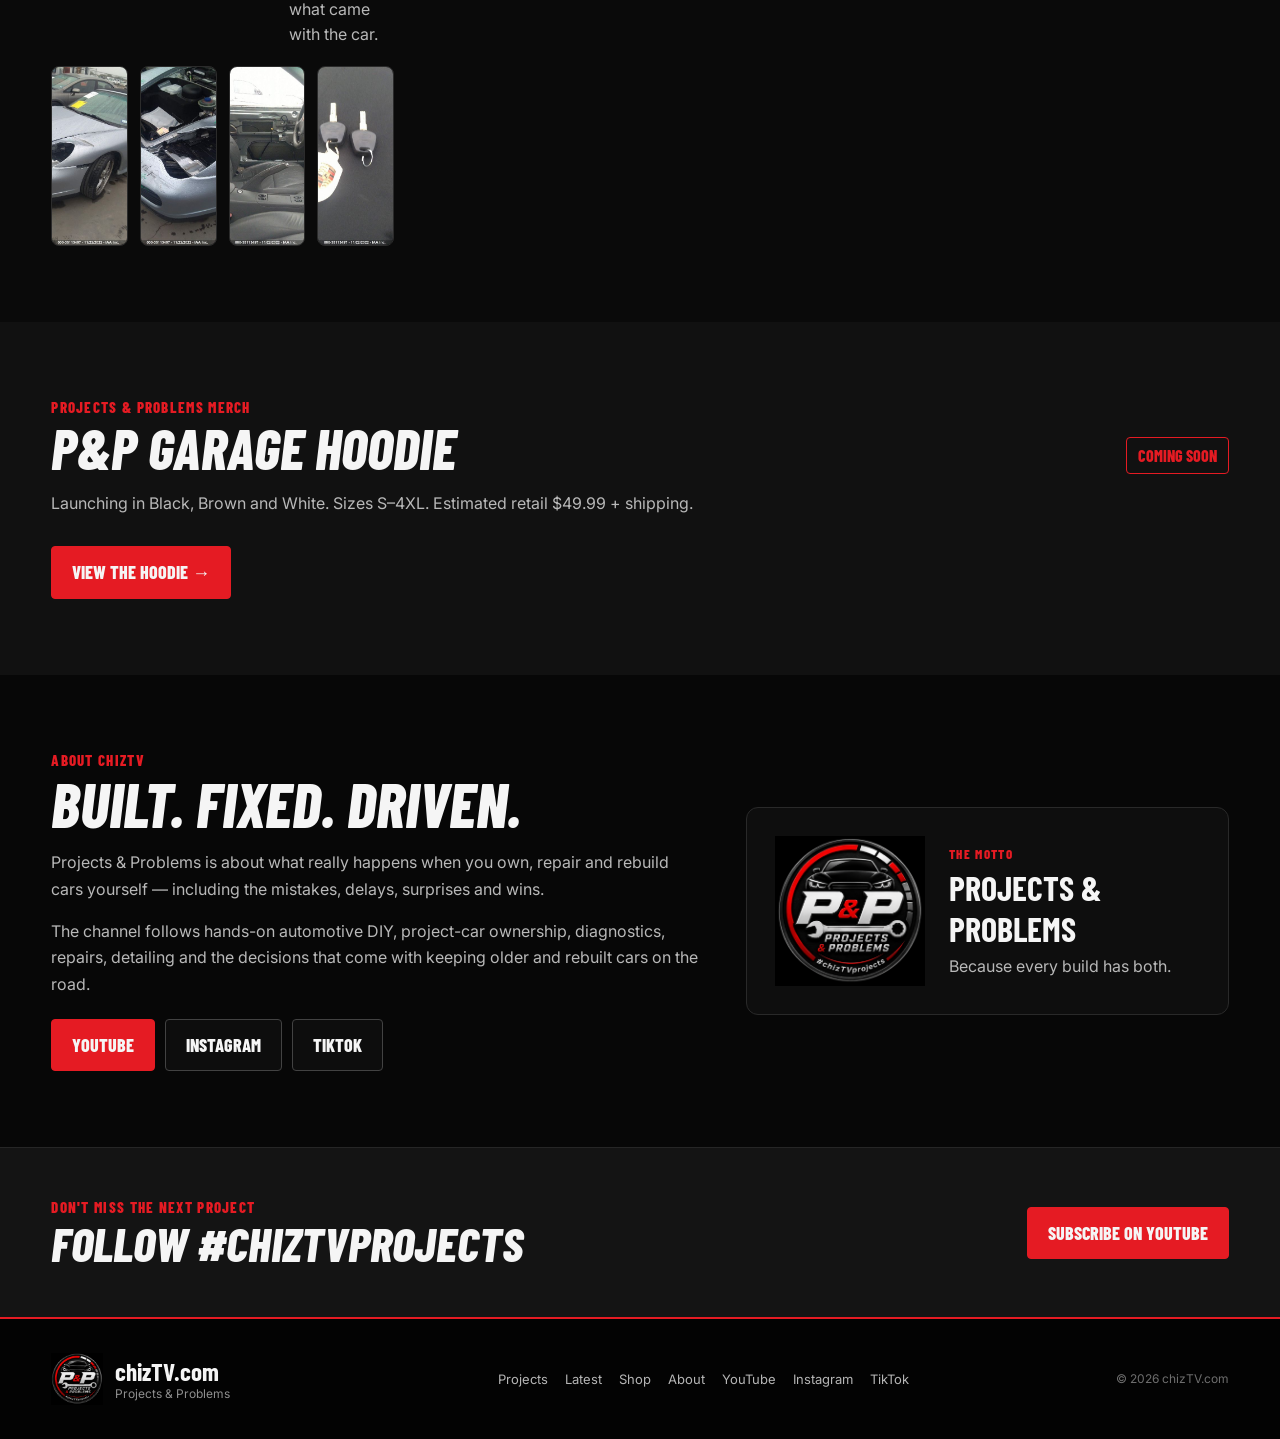
==== commit 6c432cba: "Add files via upload" ====
--- a/index.html
+++ b/index.html
@@ -9,7 +9,6 @@
   <link rel="preconnect" href="https://fonts.gstatic.com" crossorigin>
   <link href="https://fonts.googleapis.com/css2?family=Barlow+Condensed:ital,wght@0,600;0,700;0,800;1,700;1,800&family=Inter:wght@400;500;600;700&display=swap" rel="stylesheet">
   <link rel="stylesheet" href="styles.css" />
-  <link rel="stylesheet" href="story.css" />
 </head>
 <body>
 <header class="site-header">
@@ -23,10 +22,9 @@
     </a>
     <button class="menu-toggle" aria-label="Open navigation" aria-expanded="false">☰</button>
     <nav class="nav">
-      <a href="#story">Story</a>
       <a href="#projects">Projects</a>
       <a href="#latest">Latest</a>
-      <a href="#shop">Shop</a>
+      <a href="shop.html">Shop</a>
       <a href="#about">About</a>
       <a class="nav-cta" href="https://www.youtube.com/@chizTVprojects" target="_blank" rel="noopener">▶ YouTube</a>
     </nav>
@@ -83,39 +81,6 @@
   </div>
 </section>
 
-
-<section class="section story-section" id="story">
-  <div class="wrap story-grid">
-    <div class="story-video">
-      <div class="video-frame">
-        <iframe
-          src="https://www.youtube.com/embed/cQ8-wpI1_20"
-          title="The Story Behind Projects & Problems"
-          loading="lazy"
-          allow="accelerometer; autoplay; clipboard-write; encrypted-media; gyroscope; picture-in-picture; web-share"
-          allowfullscreen></iframe>
-      </div>
-    </div>
-
-    <div class="story-copy">
-      <div class="eyebrow">THE STORY BEHIND THE CHANNEL</div>
-      <h2>WHY PROJECTS &amp; PROBLEMS?</h2>
-      <p class="story-lead"><strong>Projects &amp; Problems started because I needed a project.</strong></p>
-      <p>After COVID, I wanted something I could build in my own garage that would keep me busy and bring me some joy. That turned into buying salvage cars, rebuilding them myself and documenting what actually happens along the way.</p>
-      <p>I’m not working with an unlimited budget or a professional shop. Most of these builds are DIY, done in my garage, on a real-person budget.</p>
-      <p>That’s where the name comes from: <strong>the projects — and the problems that come with them.</strong></p>
-
-      <div class="story-points">
-        <span>Salvage Builds</span>
-        <span>DIY Garage Repairs</span>
-        <span>Real-Person Budget</span>
-      </div>
-
-      <a class="btn btn-red" href="https://youtu.be/cQ8-wpI1_20?si=Z563Haib3Udc3SEJ" target="_blank" rel="noopener">▶ Watch My Story</a>
-    </div>
-  </div>
-</section>
-
 <section class="section latest" id="latest">
   <div class="wrap">
     <div class="section-head">
@@ -277,19 +242,11 @@
 <section class="section shop" id="shop">
   <div class="wrap">
     <div class="section-head">
-      <div>
-        <div class="eyebrow">TOOLS, PARTS &amp; GEAR</div>
-        <h2>RECOMMENDED PRODUCTS</h2>
-      </div>
+      <div><div class="eyebrow">PROJECTS &amp; PROBLEMS MERCH</div><h2>P&amp;P GARAGE HOODIE</h2></div>
       <span class="coming">COMING SOON</span>
     </div>
-    <p class="section-intro">A future home for tools I use, parts, car-care products, affiliate recommendations and P&amp;P merchandise.</p>
-    <div class="shop-grid">
-      <div class="shop-card"><span class="shop-icon">🛠</span><h3>Tools I Use</h3><p>Garage tools and equipment tested on actual projects.</p></div>
-      <div class="shop-card"><span class="shop-icon">⚙</span><h3>Parts &amp; Accessories</h3><p>Useful parts, upgrades and project-car accessories.</p></div>
-      <div class="shop-card"><span class="shop-icon">✦</span><h3>Car Care</h3><p>Detailing and maintenance products worth recommending.</p></div>
-      <div class="shop-card"><span class="shop-icon">PP</span><h3>P&amp;P Merch</h3><p>Projects &amp; Problems apparel and garage gear.</p></div>
-    </div>
+    <p class="section-intro">Launching in Black, Brown and White. Sizes S–4XL. Estimated retail $49.99 + shipping.</p>
+    <div style="margin-top:22px"><a class="btn btn-red" href="shop.html">VIEW THE HOODIE →</a></div>
   </div>
 </section>
 
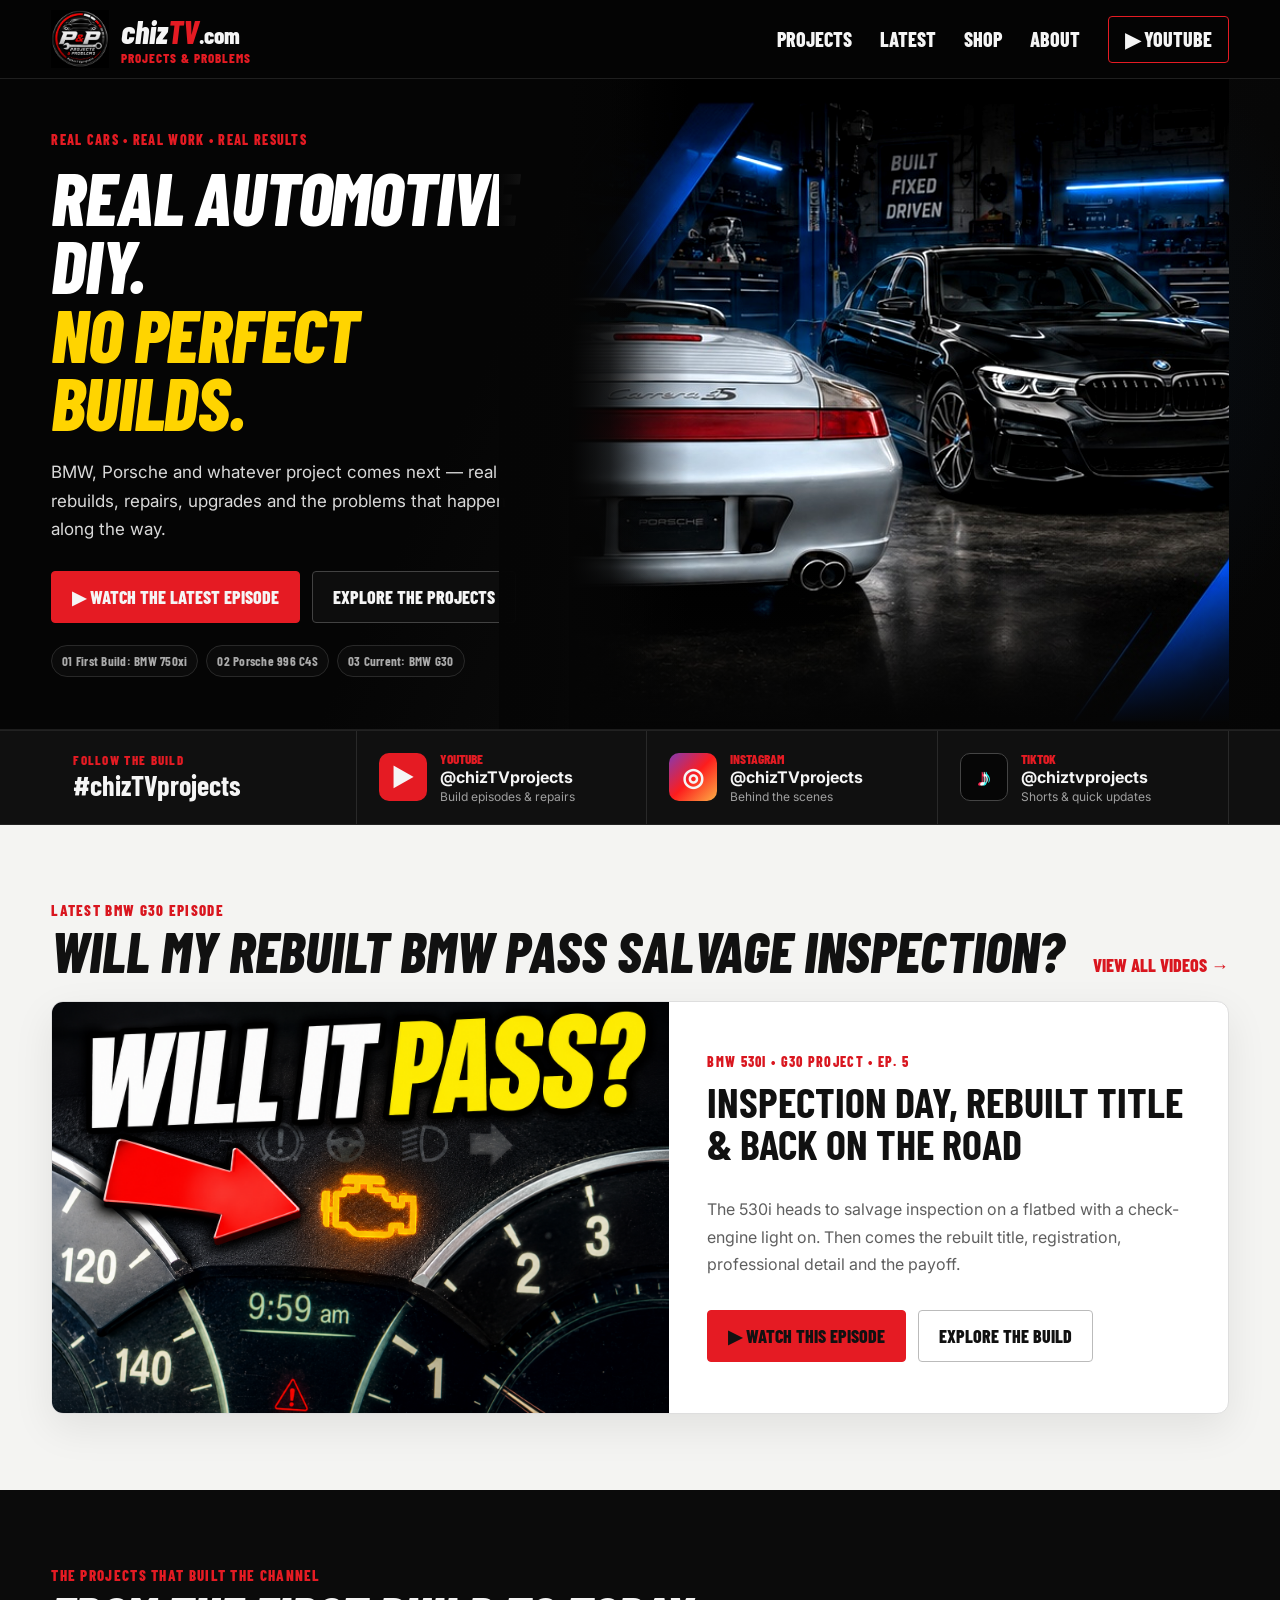
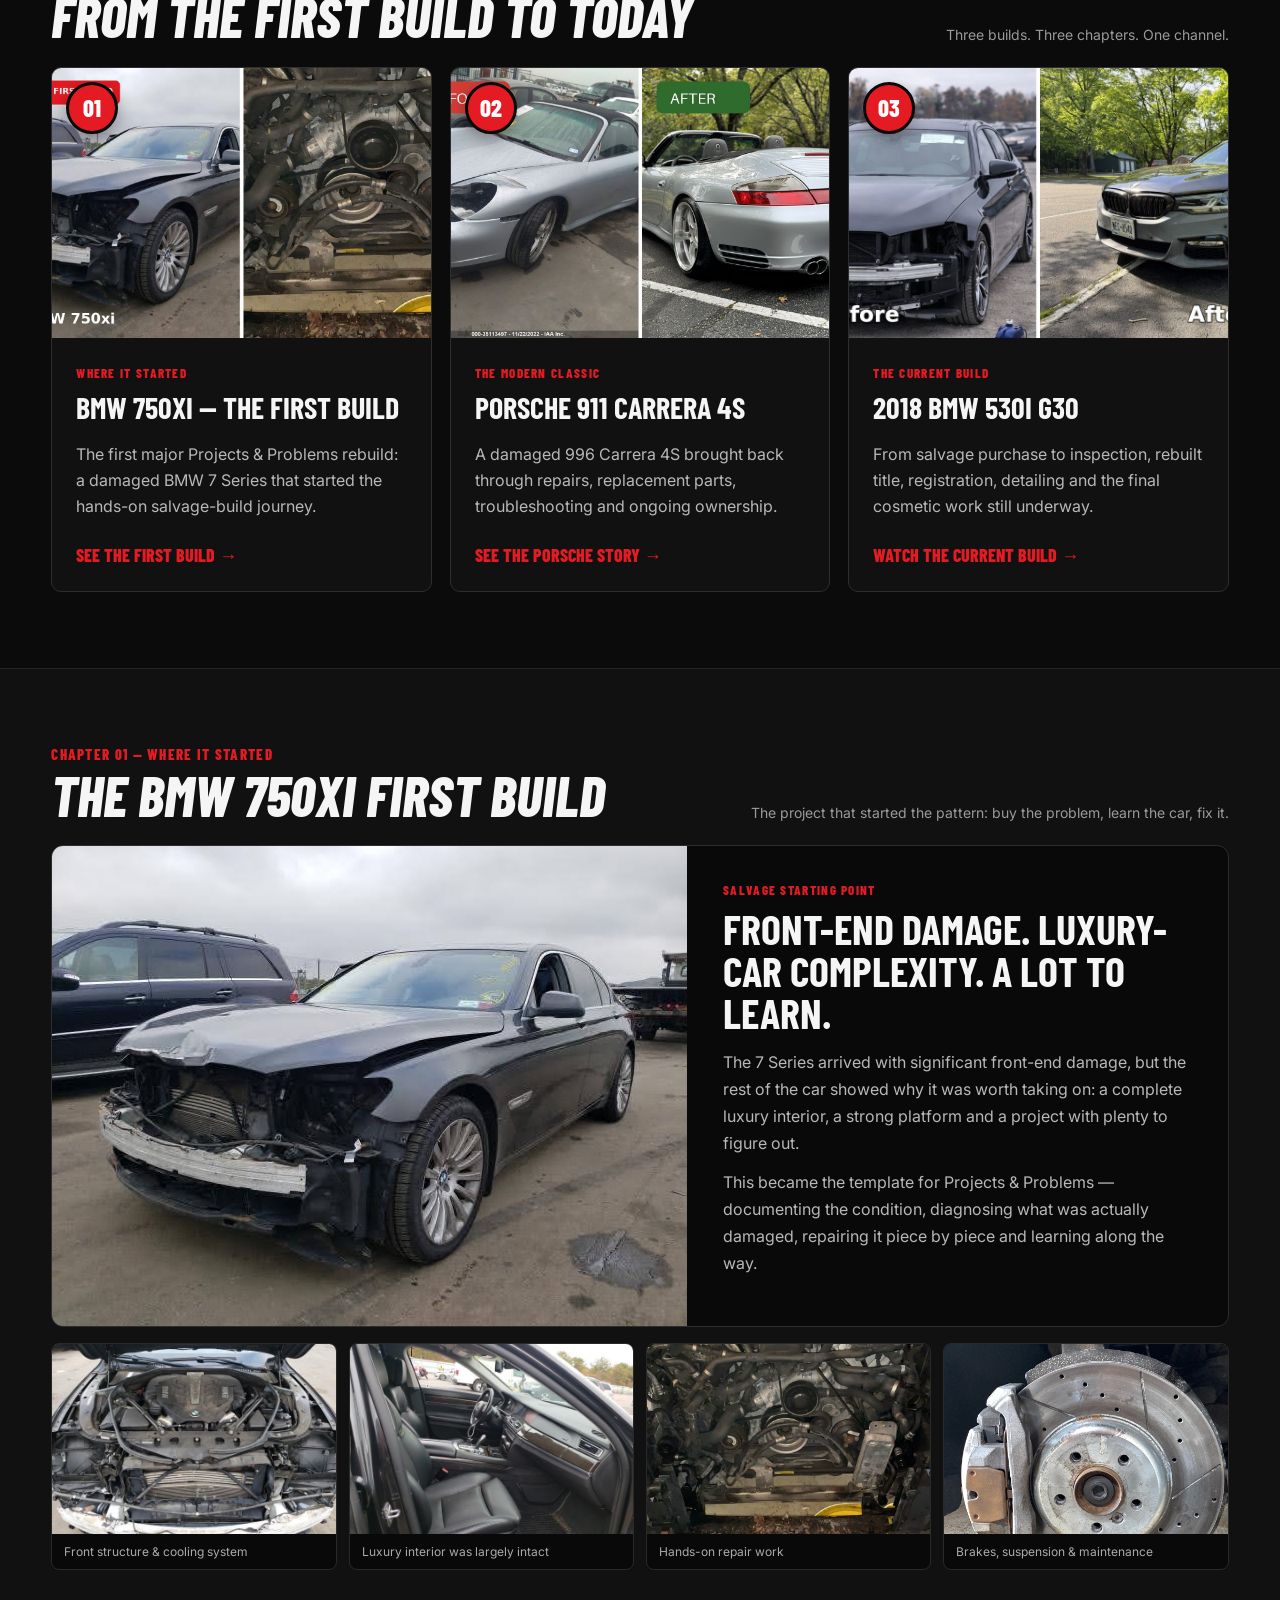
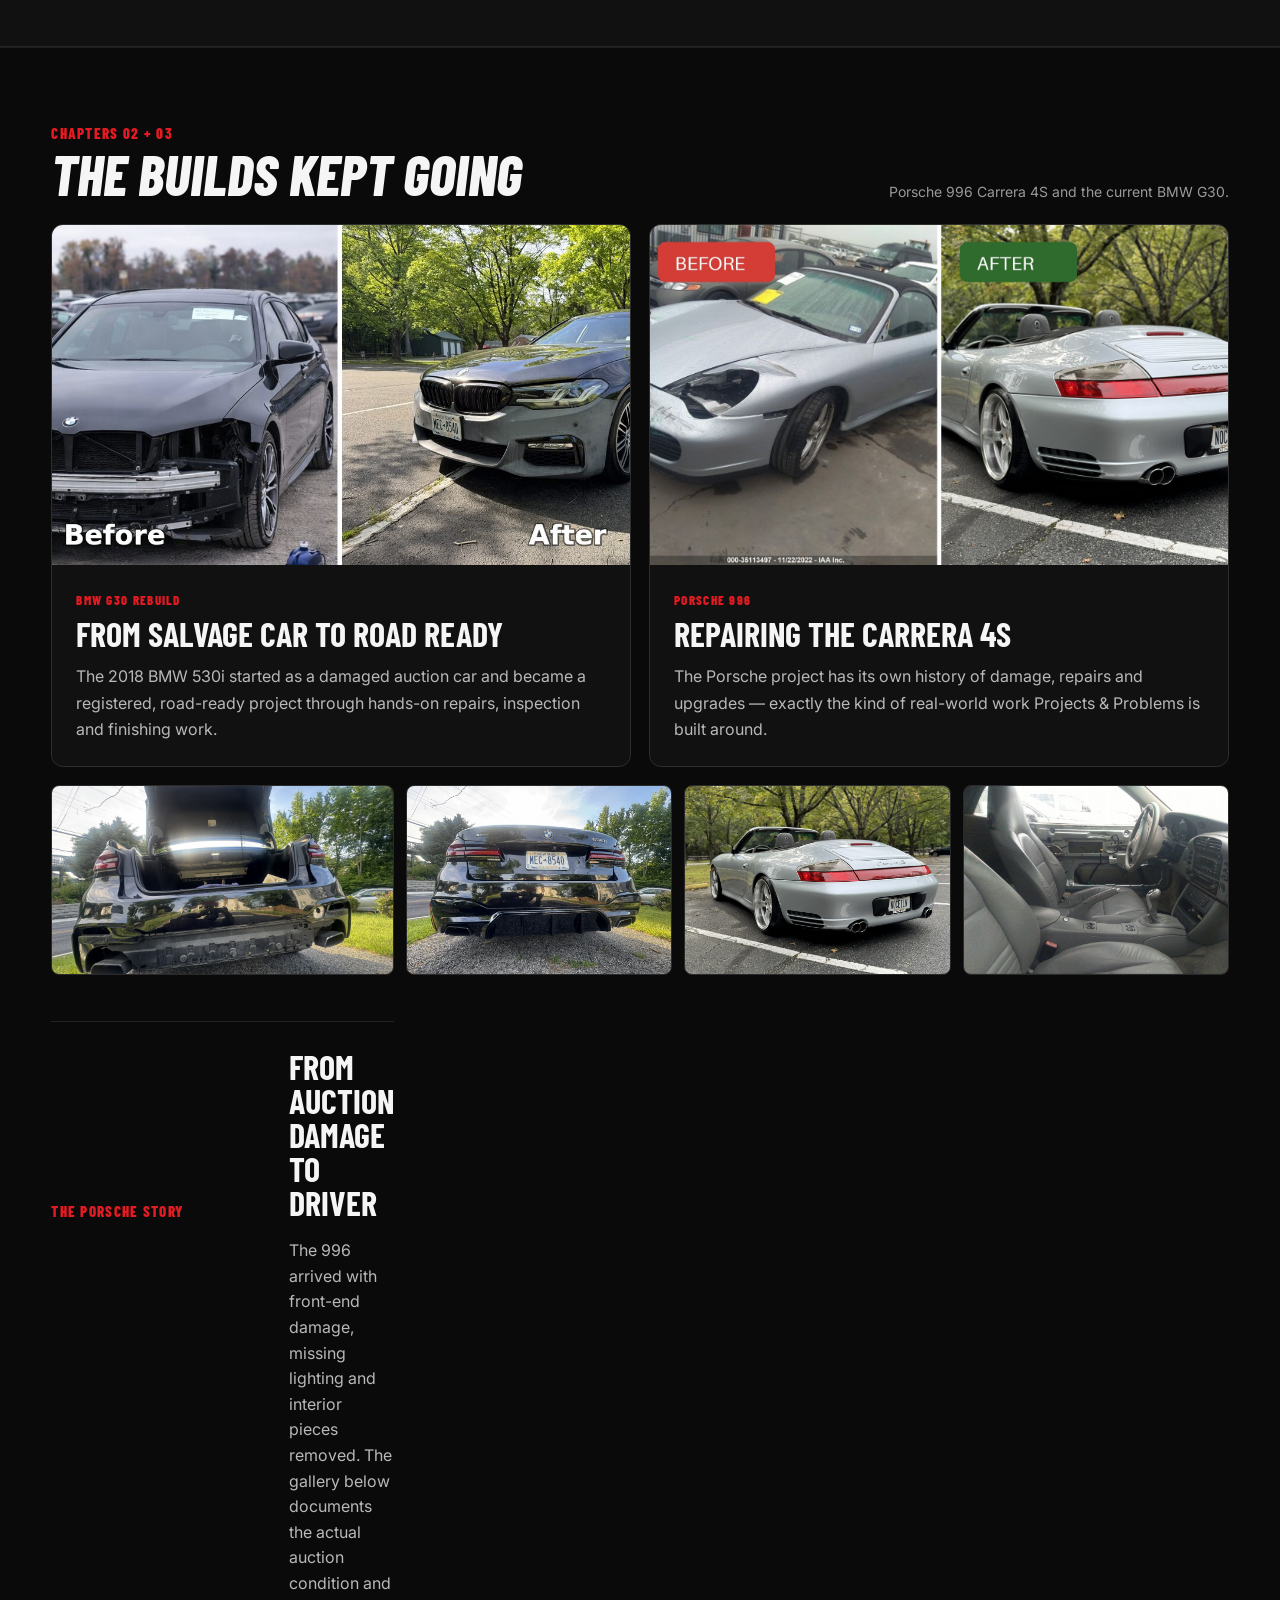
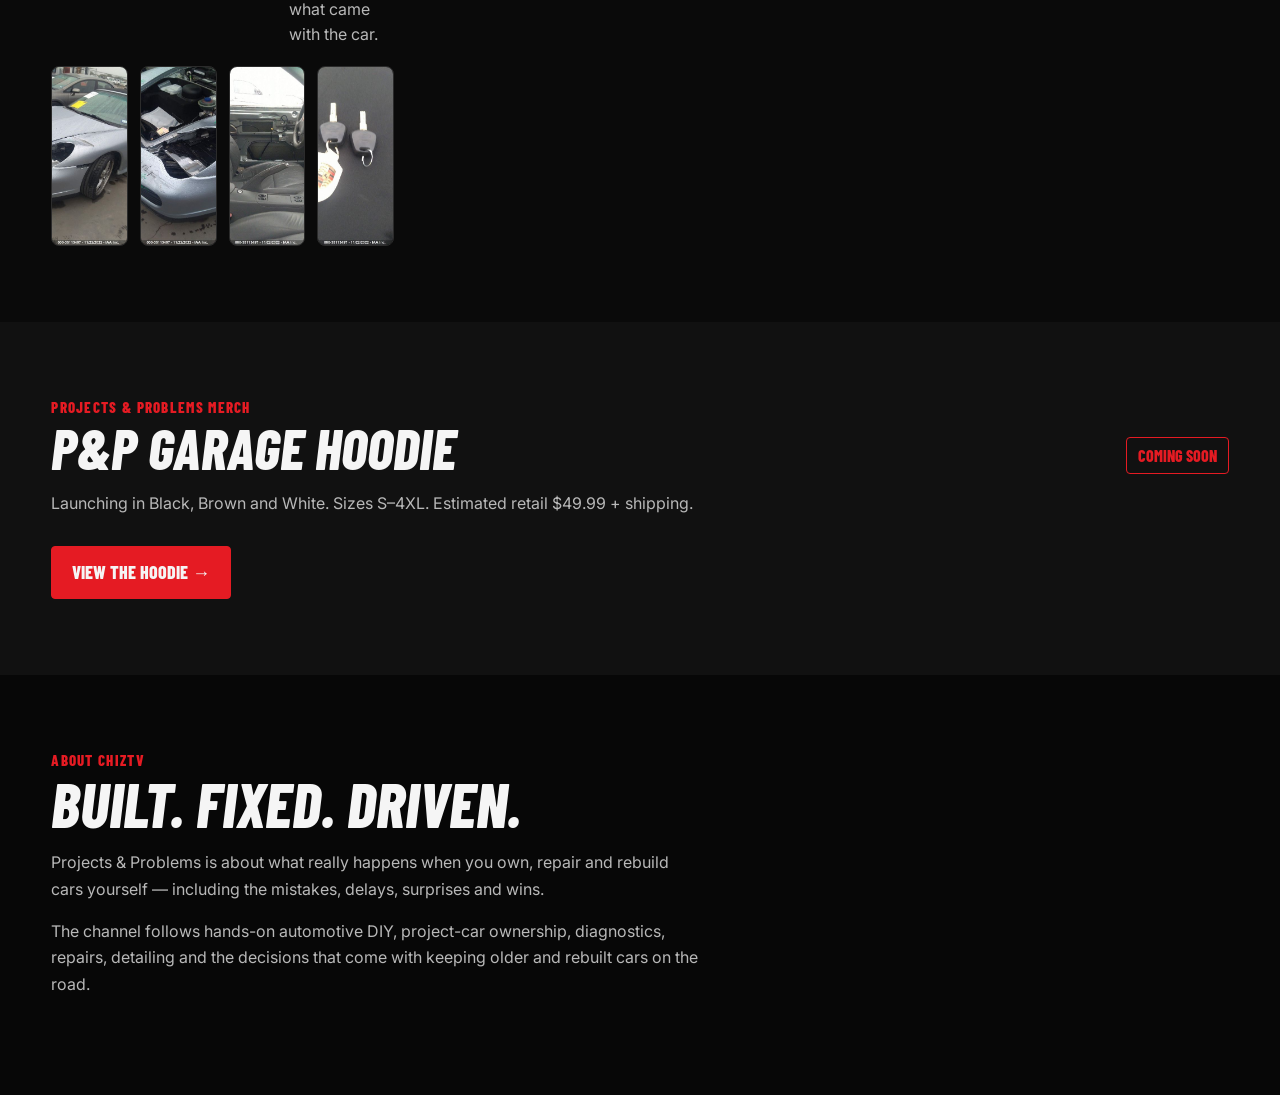
==== commit 382d368b: "Fix Build 3 before-after image" ====
--- a/index.html
+++ b/index.html
@@ -141,7 +141,7 @@
 
       <article class="project-card project-history-card">
         <div class="project-number">03</div>
-        <div class="project-img"><img src="bmw-before-after.png" alt="2018 BMW 530i G30 rebuild before and after"></div>
+        <div class="project-img"><img src="bmw-before-after.jpg" alt="2018 BMW 530i G30 rebuild before and after"></div>
         <div class="project-body">
           <span class="tag">THE CURRENT BUILD</span>
           <h3>2018 BMW 530i G30</h3>
@@ -198,7 +198,7 @@
 
     <div class="transform-grid">
       <article class="transform-card">
-        <img src="bmw-before-after.png" alt="BMW 530i before and after rebuild">
+        <img src="bmw-before-after.jpg" alt="BMW 530i before and after rebuild">
         <div class="transform-copy">
           <span class="tag">BMW G30 REBUILD</span>
           <h3>From Salvage Car to Road Ready</h3>
@@ -258,51 +258,3 @@
       <p>Projects &amp; Problems is about what really happens when you own, repair and rebuild cars yourself — including the mistakes, delays, surprises and wins.</p>
       <p>The channel follows hands-on automotive DIY, project-car ownership, diagnostics, repairs, detailing and the decisions that come with keeping older and rebuilt cars on the road.</p>
       <div class="about-actions">
-        <a class="btn btn-red" href="https://www.youtube.com/@chizTVprojects" target="_blank" rel="noopener">YouTube</a>
-        <a class="btn btn-ghost" href="https://www.instagram.com/chizTVprojects/" target="_blank" rel="noopener">Instagram</a>
-        <a class="btn btn-ghost" href="https://www.tiktok.com/@chiztvprojects" target="_blank" rel="noopener">TikTok</a>
-      </div>
-    </div>
-    <div class="about-card">
-      <img src="pp-logo.png" alt="Projects & Problems badge">
-      <div>
-        <span class="mini-kicker">THE MOTTO</span>
-        <strong>PROJECTS &amp; PROBLEMS</strong>
-        <p>Because every build has both.</p>
-      </div>
-    </div>
-  </div>
-</section>
-
-<section class="cta">
-  <div class="wrap cta-inner">
-    <div>
-      <div class="eyebrow">DON'T MISS THE NEXT PROJECT</div>
-      <h2>FOLLOW #CHIZTVPROJECTS</h2>
-    </div>
-    <a class="btn btn-red" href="https://www.youtube.com/@chizTVprojects?sub_confirmation=1" target="_blank" rel="noopener">Subscribe on YouTube</a>
-  </div>
-</section>
-</main>
-
-<footer>
-  <div class="wrap footer-grid">
-    <div class="footer-brand">
-      <img src="pp-logo.png" alt="">
-      <div><strong>chizTV.com</strong><span>Projects &amp; Problems</span></div>
-    </div>
-    <div class="footer-links">
-      <a href="#projects">Projects</a>
-      <a href="#latest">Latest</a>
-      <a href="#shop">Shop</a>
-      <a href="#about">About</a>
-      <a href="https://www.youtube.com/@chizTVprojects" target="_blank" rel="noopener">YouTube</a>
-      <a href="https://www.instagram.com/chizTVprojects/" target="_blank" rel="noopener">Instagram</a>
-      <a href="https://www.tiktok.com/@chiztvprojects" target="_blank" rel="noopener">TikTok</a>
-    </div>
-    <div class="copyright">© <span id="year"></span> chizTV.com</div>
-  </div>
-</footer>
-<script src="script.js"></script>
-</body>
-</html>
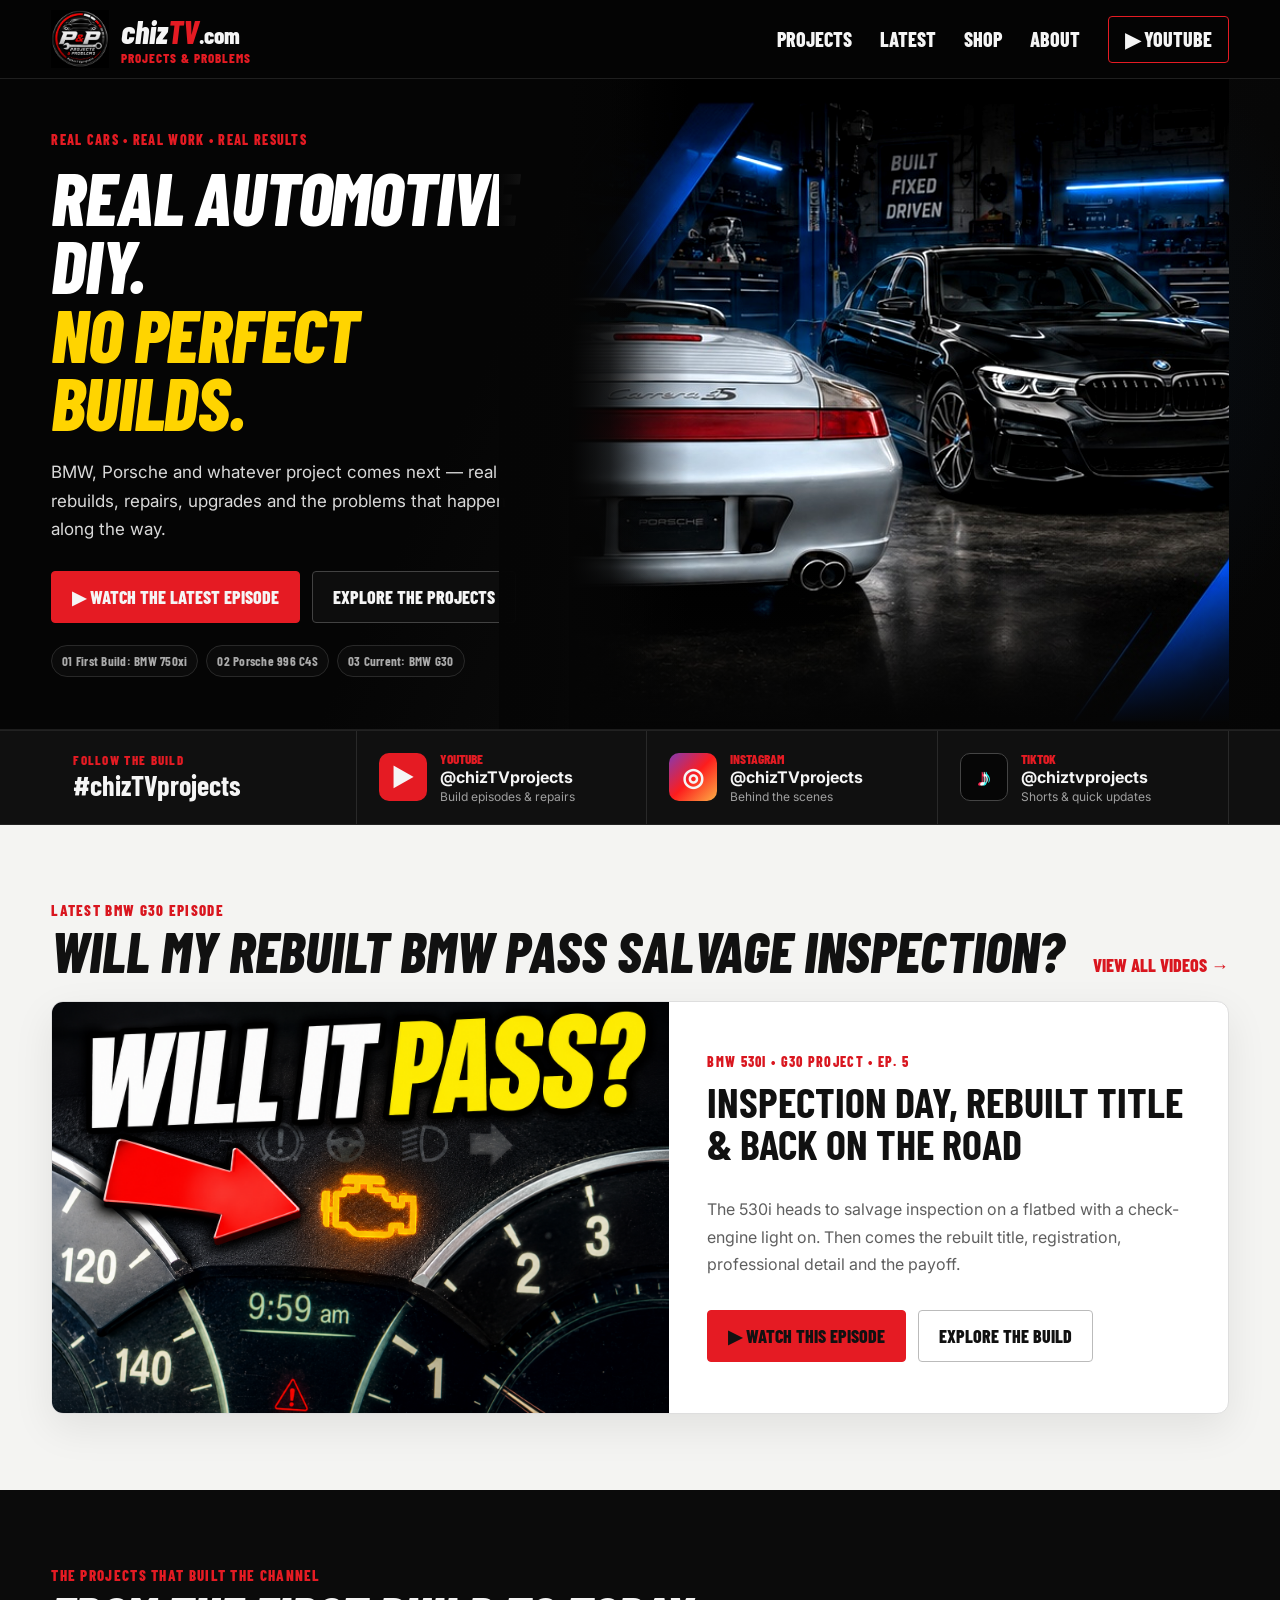
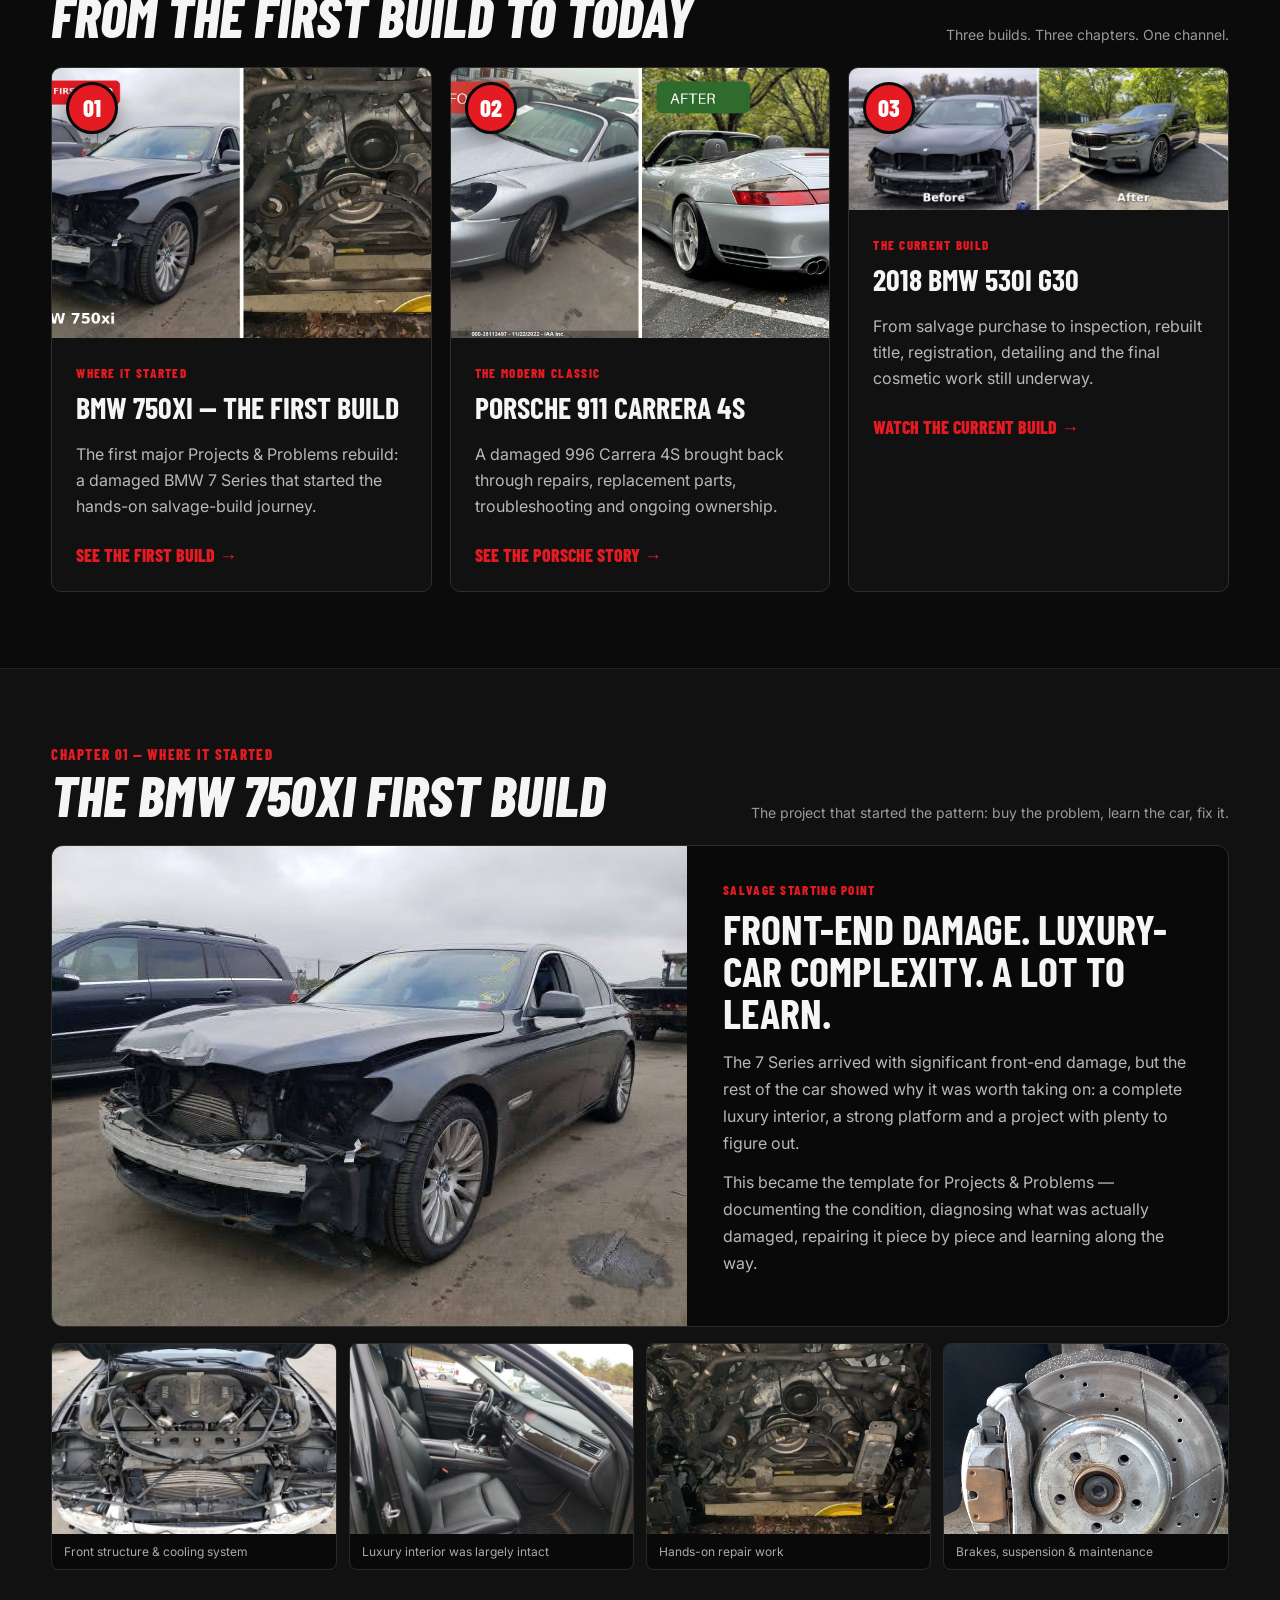
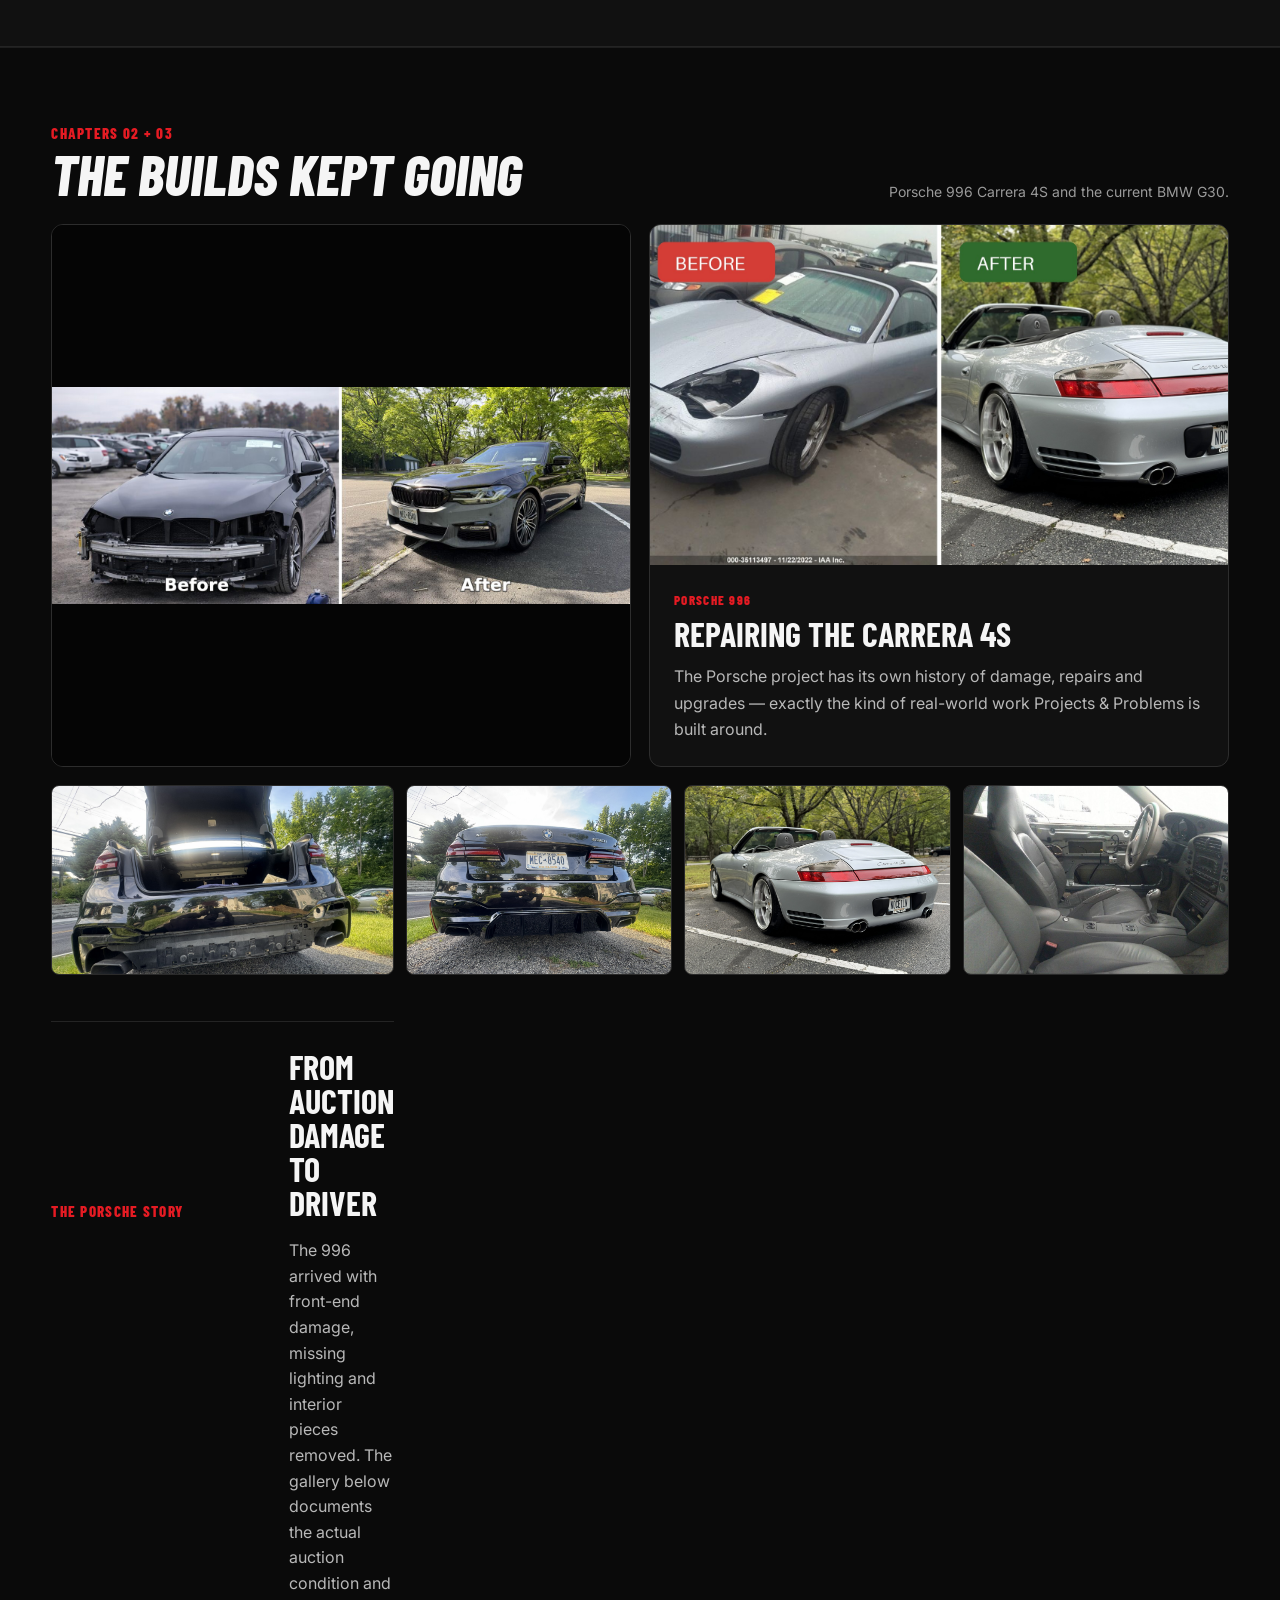
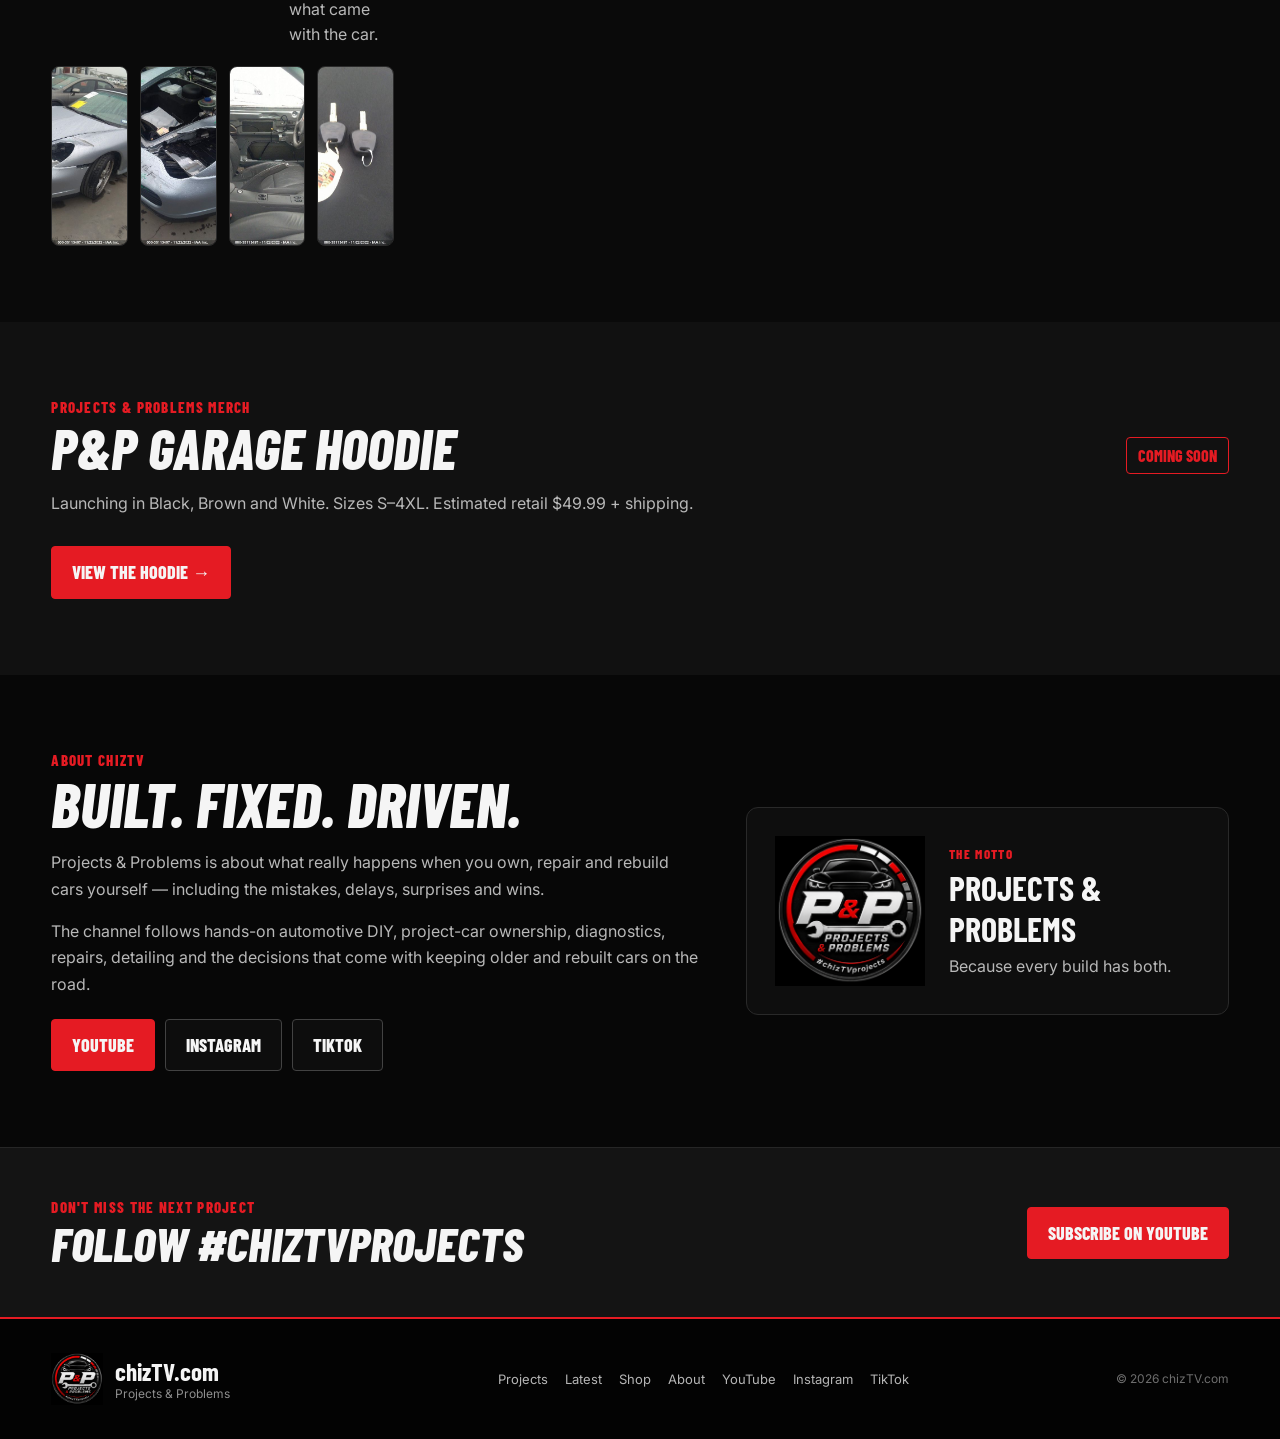
==== commit bb632581: "Show full preferred BMW comparison image" ====
--- a/index.html
+++ b/index.html
@@ -8,7 +8,7 @@
   <link rel="preconnect" href="https://fonts.googleapis.com">
   <link rel="preconnect" href="https://fonts.gstatic.com" crossorigin>
   <link href="https://fonts.googleapis.com/css2?family=Barlow+Condensed:ital,wght@0,600;0,700;0,800;1,700;1,800&family=Inter:wght@400;500;600;700&display=swap" rel="stylesheet">
-  <link rel="stylesheet" href="styles.css" />
+  <link rel="stylesheet" href="styles.css?v=20260904-2" />
 </head>
 <body>
 <header class="site-header">
@@ -141,7 +141,7 @@
 
       <article class="project-card project-history-card">
         <div class="project-number">03</div>
-        <div class="project-img"><img src="bmw-before-after.jpg" alt="2018 BMW 530i G30 rebuild before and after"></div>
+        <div class="project-img bmw-comparison"><img src="bmw-before-after-preferred.jpg" alt="2018 BMW 530i G30 rebuild before and after"></div>
         <div class="project-body">
           <span class="tag">THE CURRENT BUILD</span>
           <h3>2018 BMW 530i G30</h3>
@@ -198,7 +198,7 @@
 
     <div class="transform-grid">
       <article class="transform-card">
-        <img src="bmw-before-after.jpg" alt="BMW 530i before and after rebuild">
+        <img class="bmw-comparison" src="bmw-before-after-preferred.jpg" alt="BMW 530i before and after rebuild">
         <div class="transform-copy">
           <span class="tag">BMW G30 REBUILD</span>
           <h3>From Salvage Car to Road Ready</h3>
@@ -258,3 +258,51 @@
       <p>Projects &amp; Problems is about what really happens when you own, repair and rebuild cars yourself — including the mistakes, delays, surprises and wins.</p>
       <p>The channel follows hands-on automotive DIY, project-car ownership, diagnostics, repairs, detailing and the decisions that come with keeping older and rebuilt cars on the road.</p>
       <div class="about-actions">
+        <a class="btn btn-red" href="https://www.youtube.com/@chizTVprojects" target="_blank" rel="noopener">YouTube</a>
+        <a class="btn btn-ghost" href="https://www.instagram.com/chizTVprojects/" target="_blank" rel="noopener">Instagram</a>
+        <a class="btn btn-ghost" href="https://www.tiktok.com/@chiztvprojects" target="_blank" rel="noopener">TikTok</a>
+      </div>
+    </div>
+    <div class="about-card">
+      <img src="pp-logo.png" alt="Projects & Problems badge">
+      <div>
+        <span class="mini-kicker">THE MOTTO</span>
+        <strong>PROJECTS &amp; PROBLEMS</strong>
+        <p>Because every build has both.</p>
+      </div>
+    </div>
+  </div>
+</section>
+
+<section class="cta">
+  <div class="wrap cta-inner">
+    <div>
+      <div class="eyebrow">DON'T MISS THE NEXT PROJECT</div>
+      <h2>FOLLOW #CHIZTVPROJECTS</h2>
+    </div>
+    <a class="btn btn-red" href="https://www.youtube.com/@chizTVprojects?sub_confirmation=1" target="_blank" rel="noopener">Subscribe on YouTube</a>
+  </div>
+</section>
+</main>
+
+<footer>
+  <div class="wrap footer-grid">
+    <div class="footer-brand">
+      <img src="pp-logo.png" alt="">
+      <div><strong>chizTV.com</strong><span>Projects &amp; Problems</span></div>
+    </div>
+    <div class="footer-links">
+      <a href="#projects">Projects</a>
+      <a href="#latest">Latest</a>
+      <a href="#shop">Shop</a>
+      <a href="#about">About</a>
+      <a href="https://www.youtube.com/@chizTVprojects" target="_blank" rel="noopener">YouTube</a>
+      <a href="https://www.instagram.com/chizTVprojects/" target="_blank" rel="noopener">Instagram</a>
+      <a href="https://www.tiktok.com/@chiztvprojects" target="_blank" rel="noopener">TikTok</a>
+    </div>
+    <div class="copyright">© <span id="year"></span> chizTV.com</div>
+  </div>
+</footer>
+<script src="script.js"></script>
+</body>
+</html>
--- a/styles.css
+++ b/styles.css
@@ -239,3 +239,19 @@
     display:grid;
   }
 }
+
+/* Show the complete BMW before/after comparison instead of cropping either car. */
+.project-history-card .project-img.bmw-comparison{
+  height:auto;
+  aspect-ratio:8 / 3;
+}
+.project-history-card .project-img.bmw-comparison img,
+.transform-card>img.bmw-comparison{
+  width:100%;
+  height:100%;
+  object-fit:contain;
+  background:#050505;
+}
+.transform-card>img.bmw-comparison{
+  aspect-ratio:8 / 3;
+}
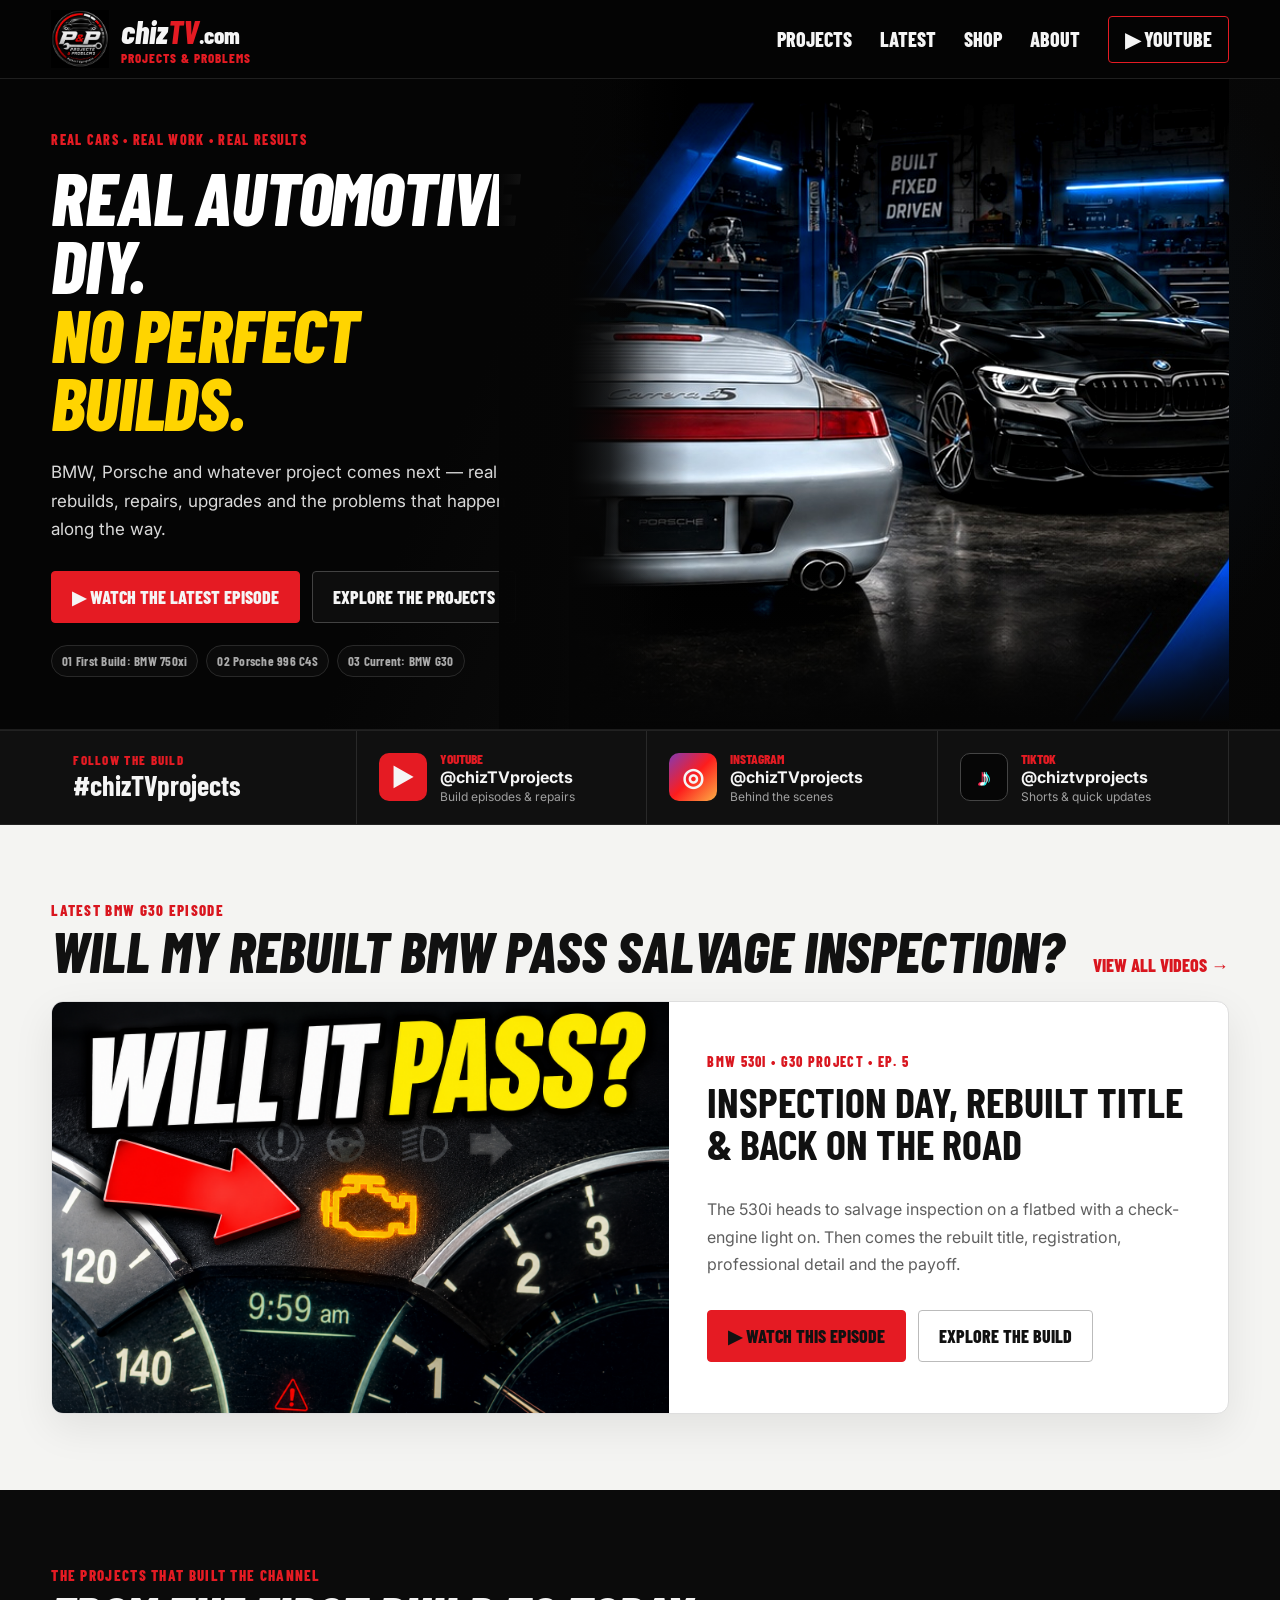
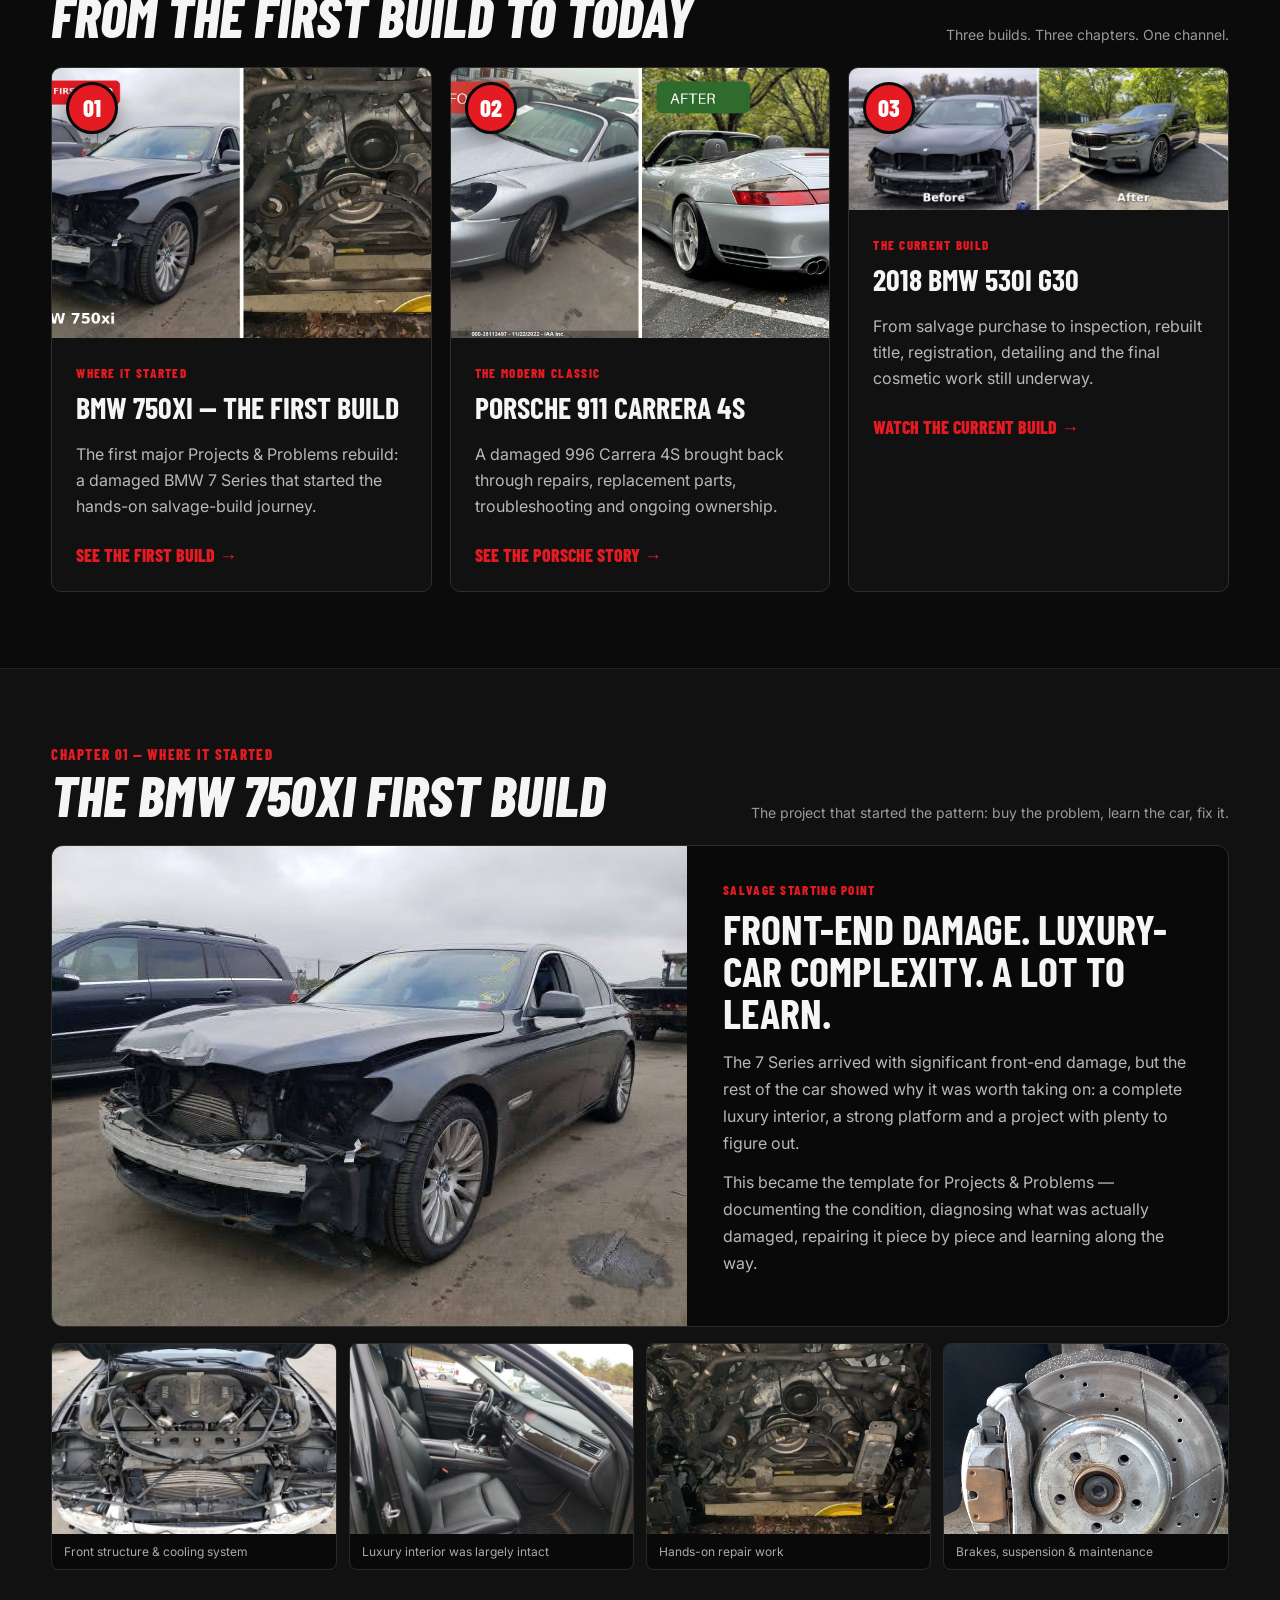
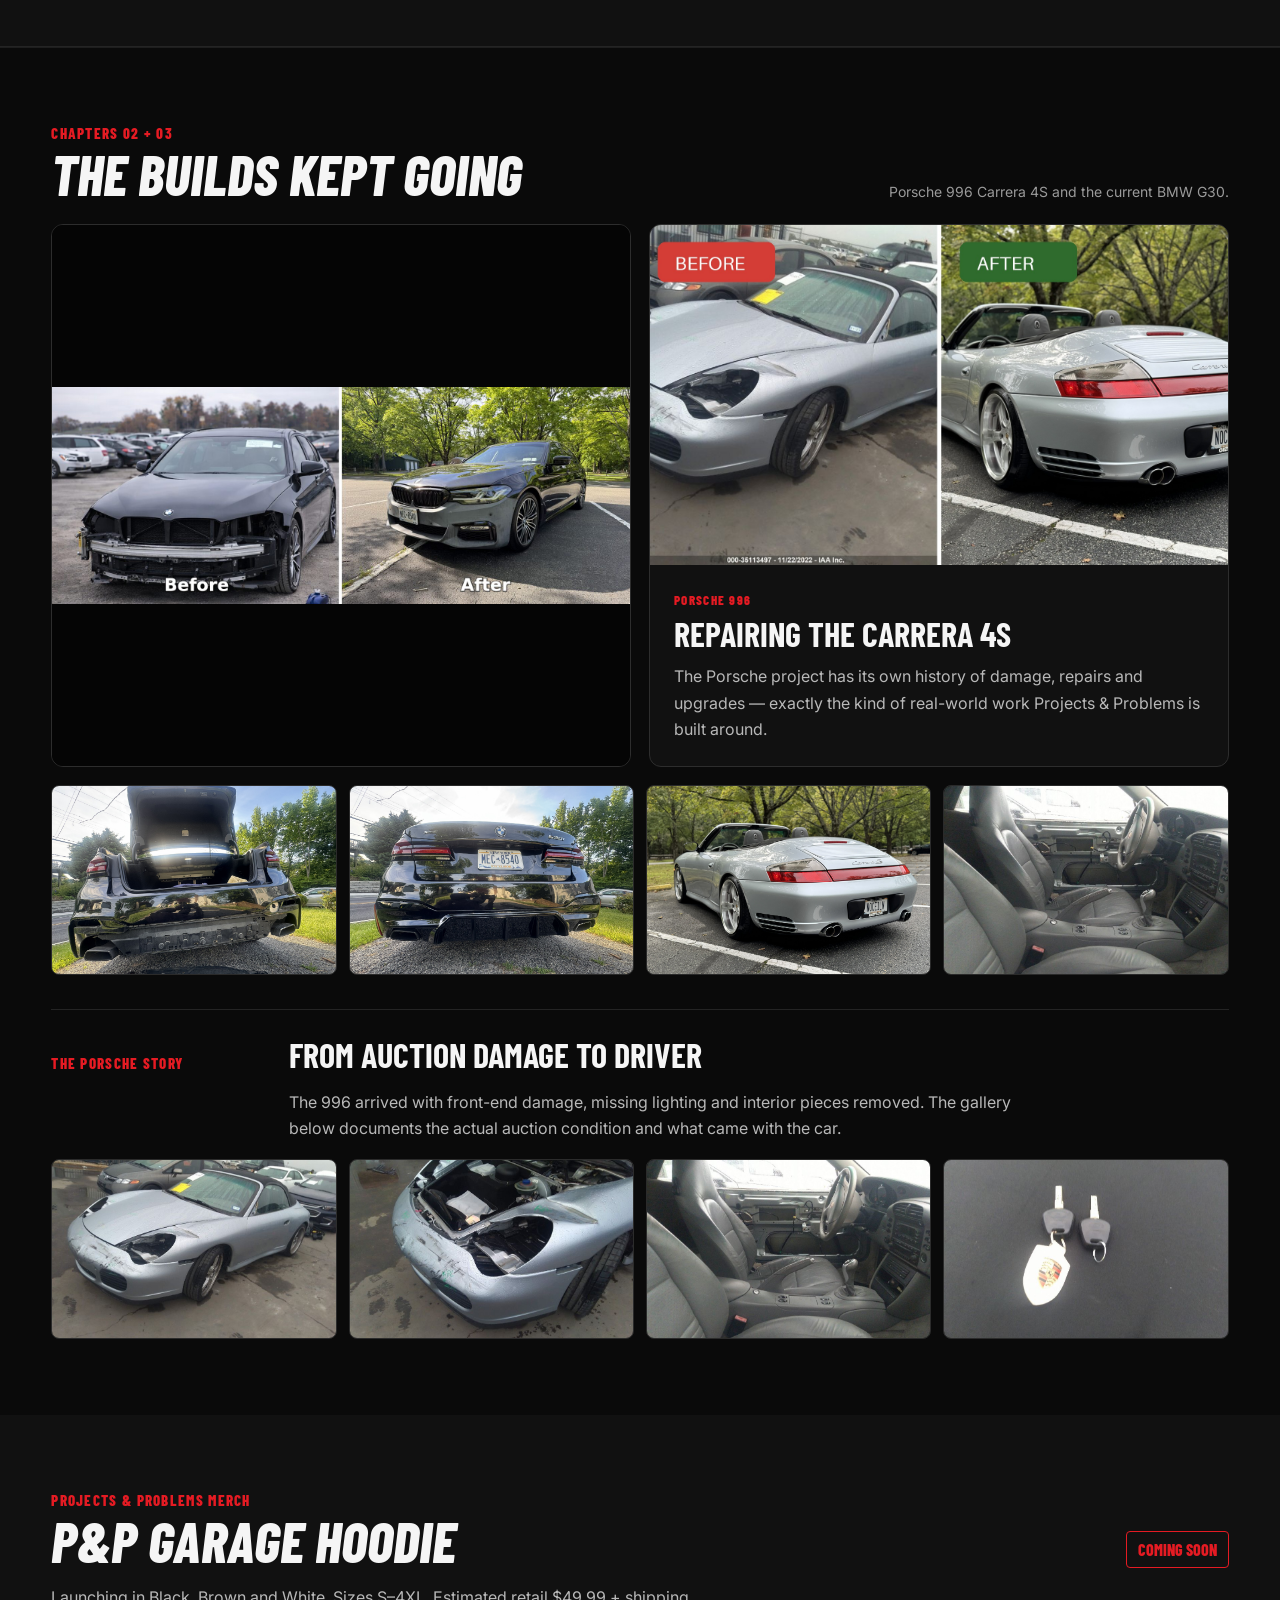
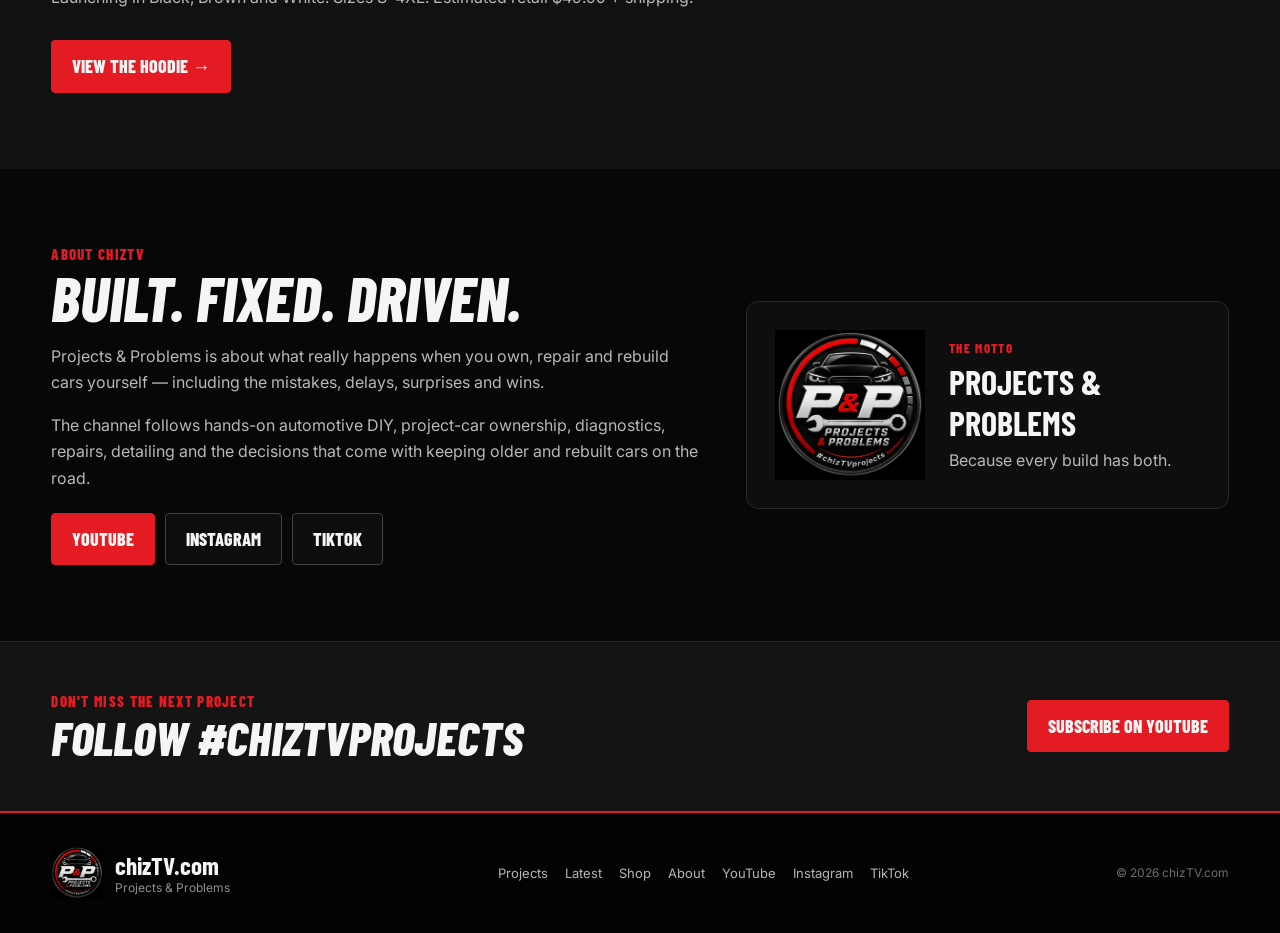
==== commit da191947: "Fix Porsche story full-width layout" ====
--- a/index.html
+++ b/index.html
@@ -221,6 +221,7 @@
       <img src="bmw-rear-finished.jpg" alt="BMW 530i finished rear bumper and diffuser">
       <img src="porsche-finished.jpg" alt="Porsche 996 Carrera 4S finished project">
       <img src="porsche-interior.jpg" alt="Porsche 996 interior">
+    </div>
     
     <div class="provenance">
       <div class="provenance-copy">
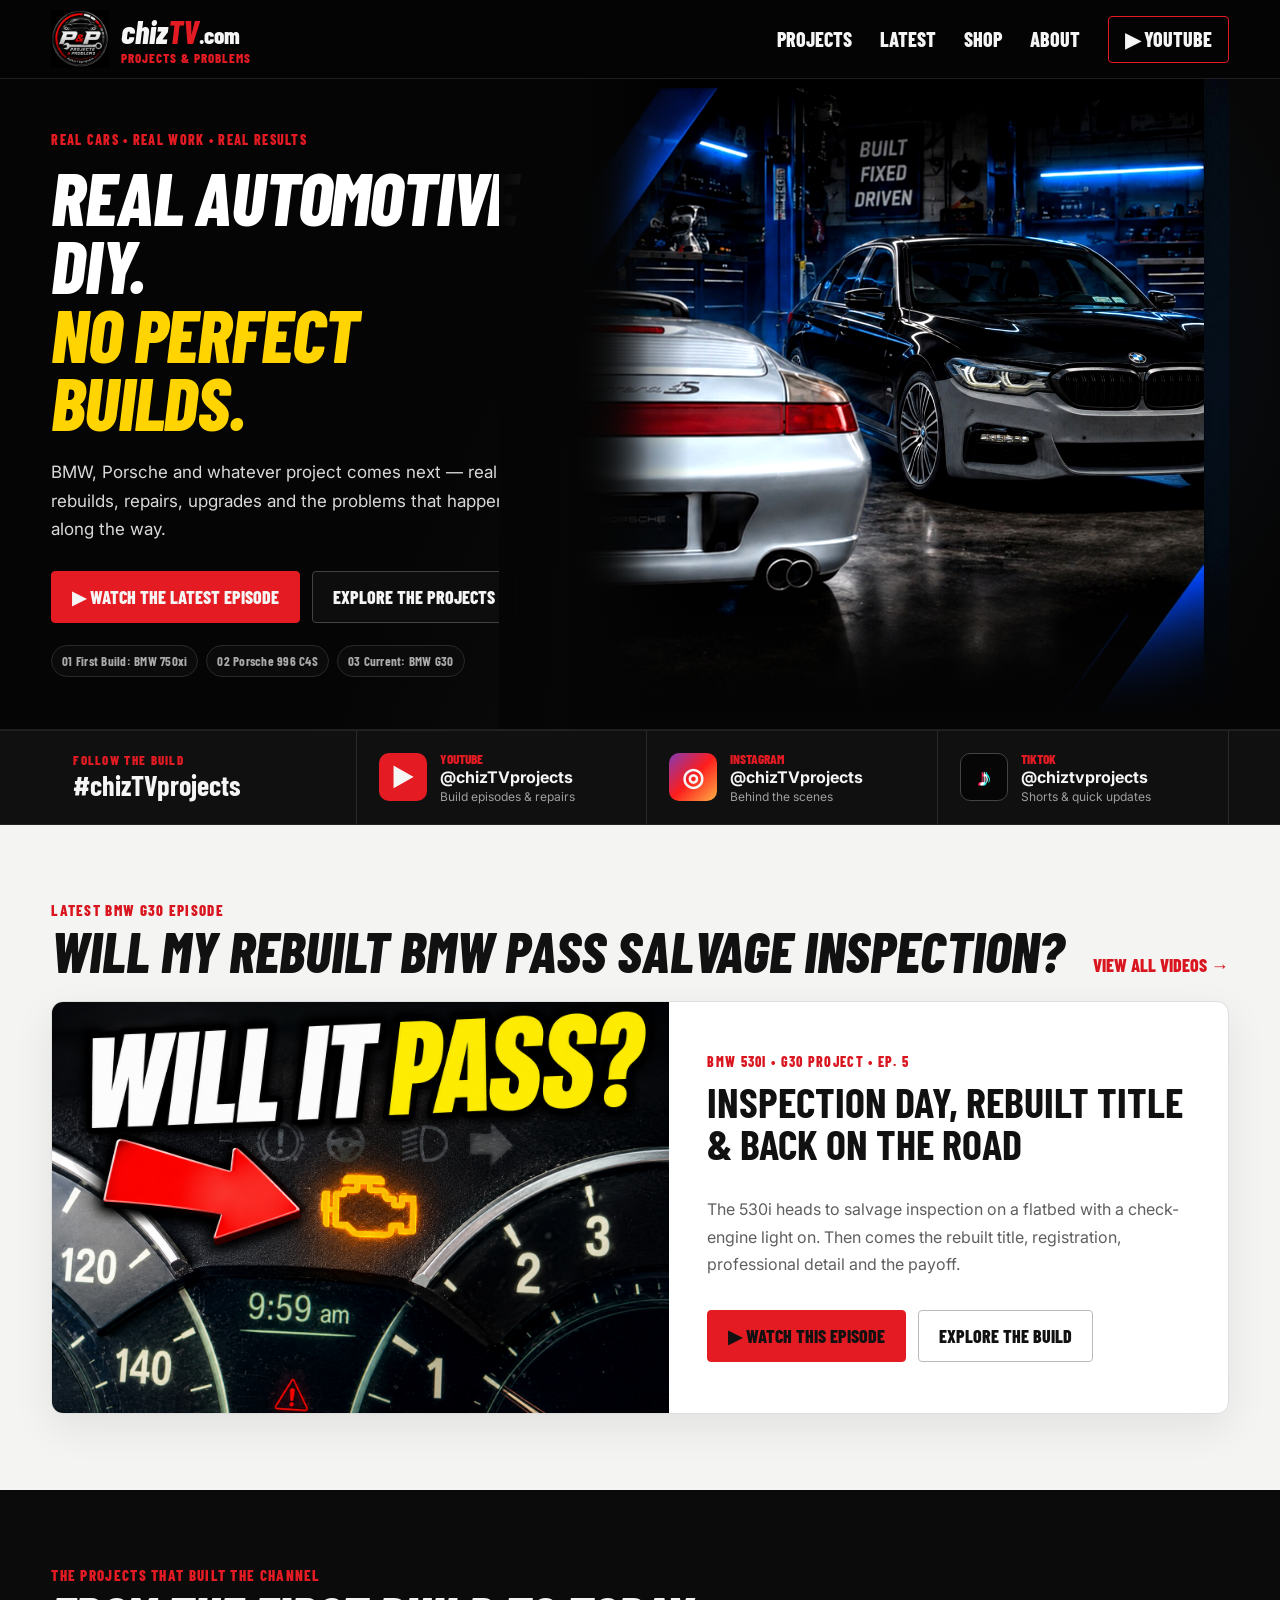
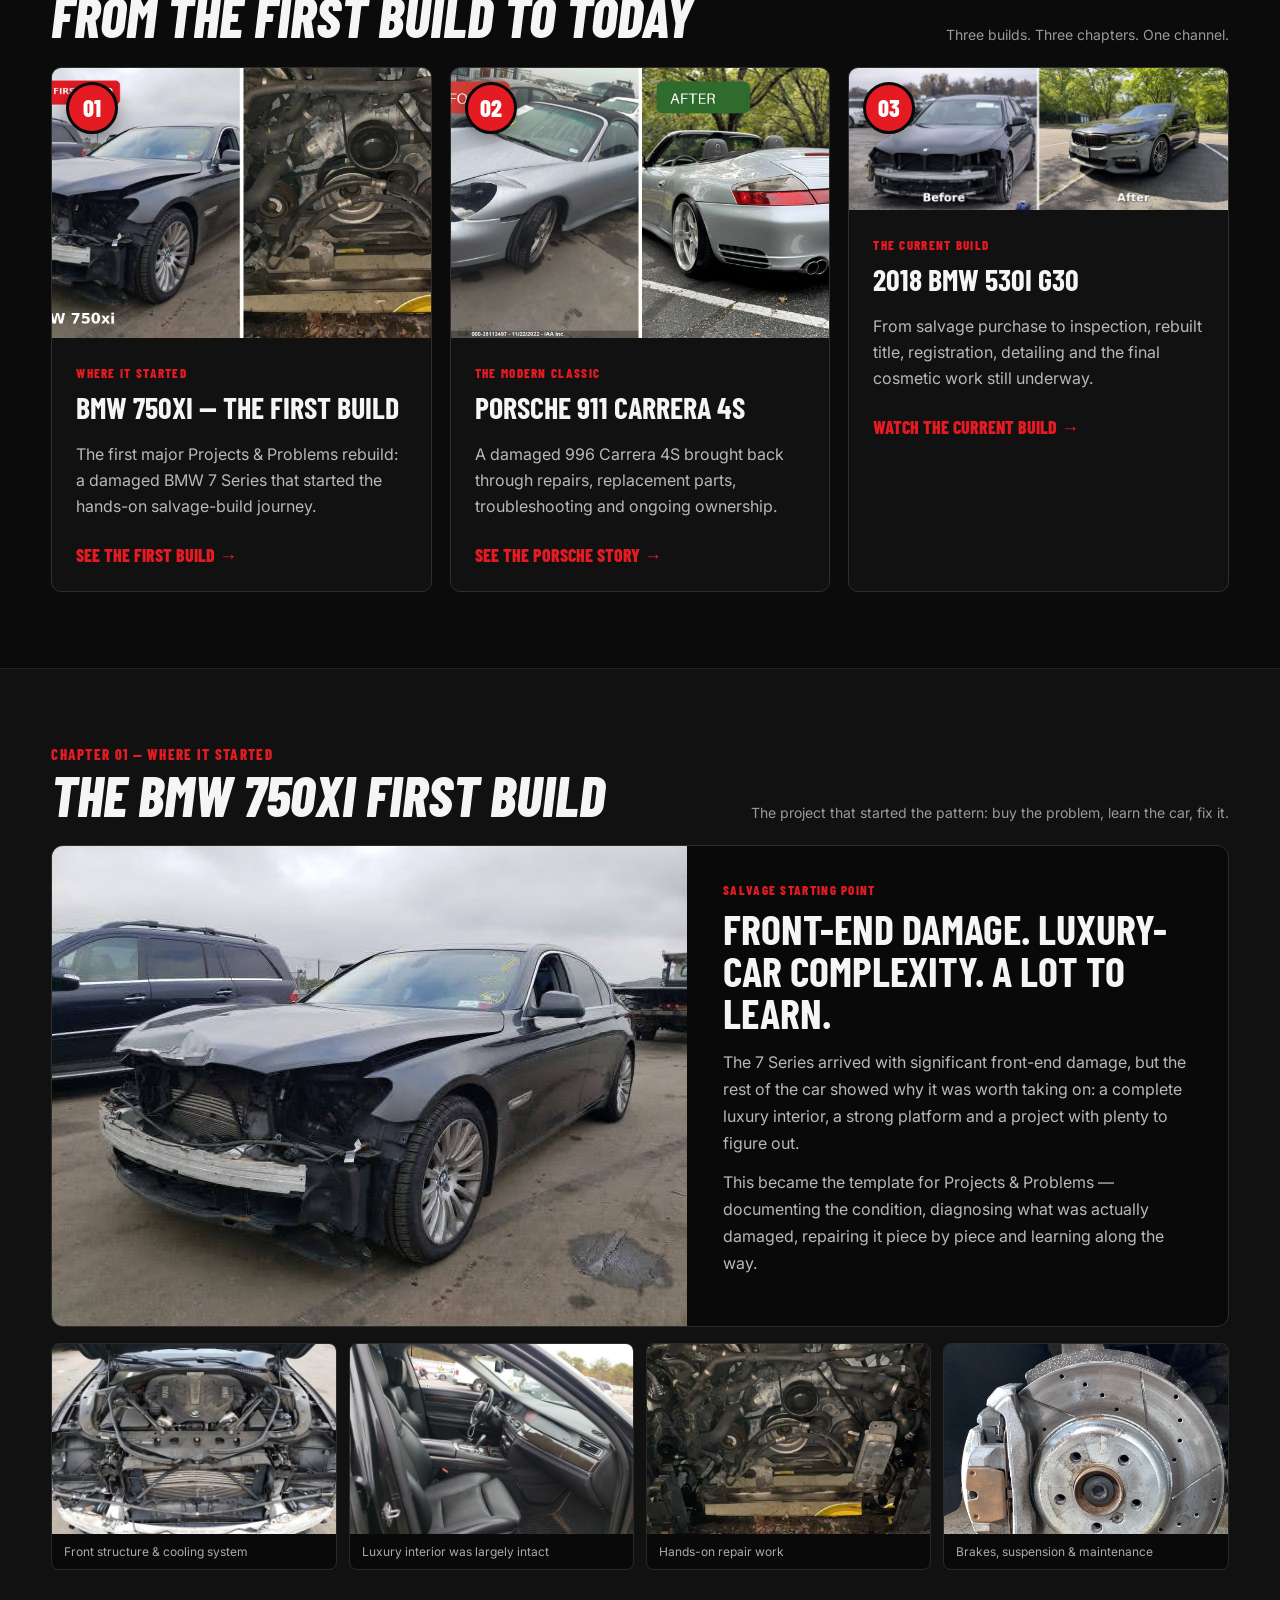
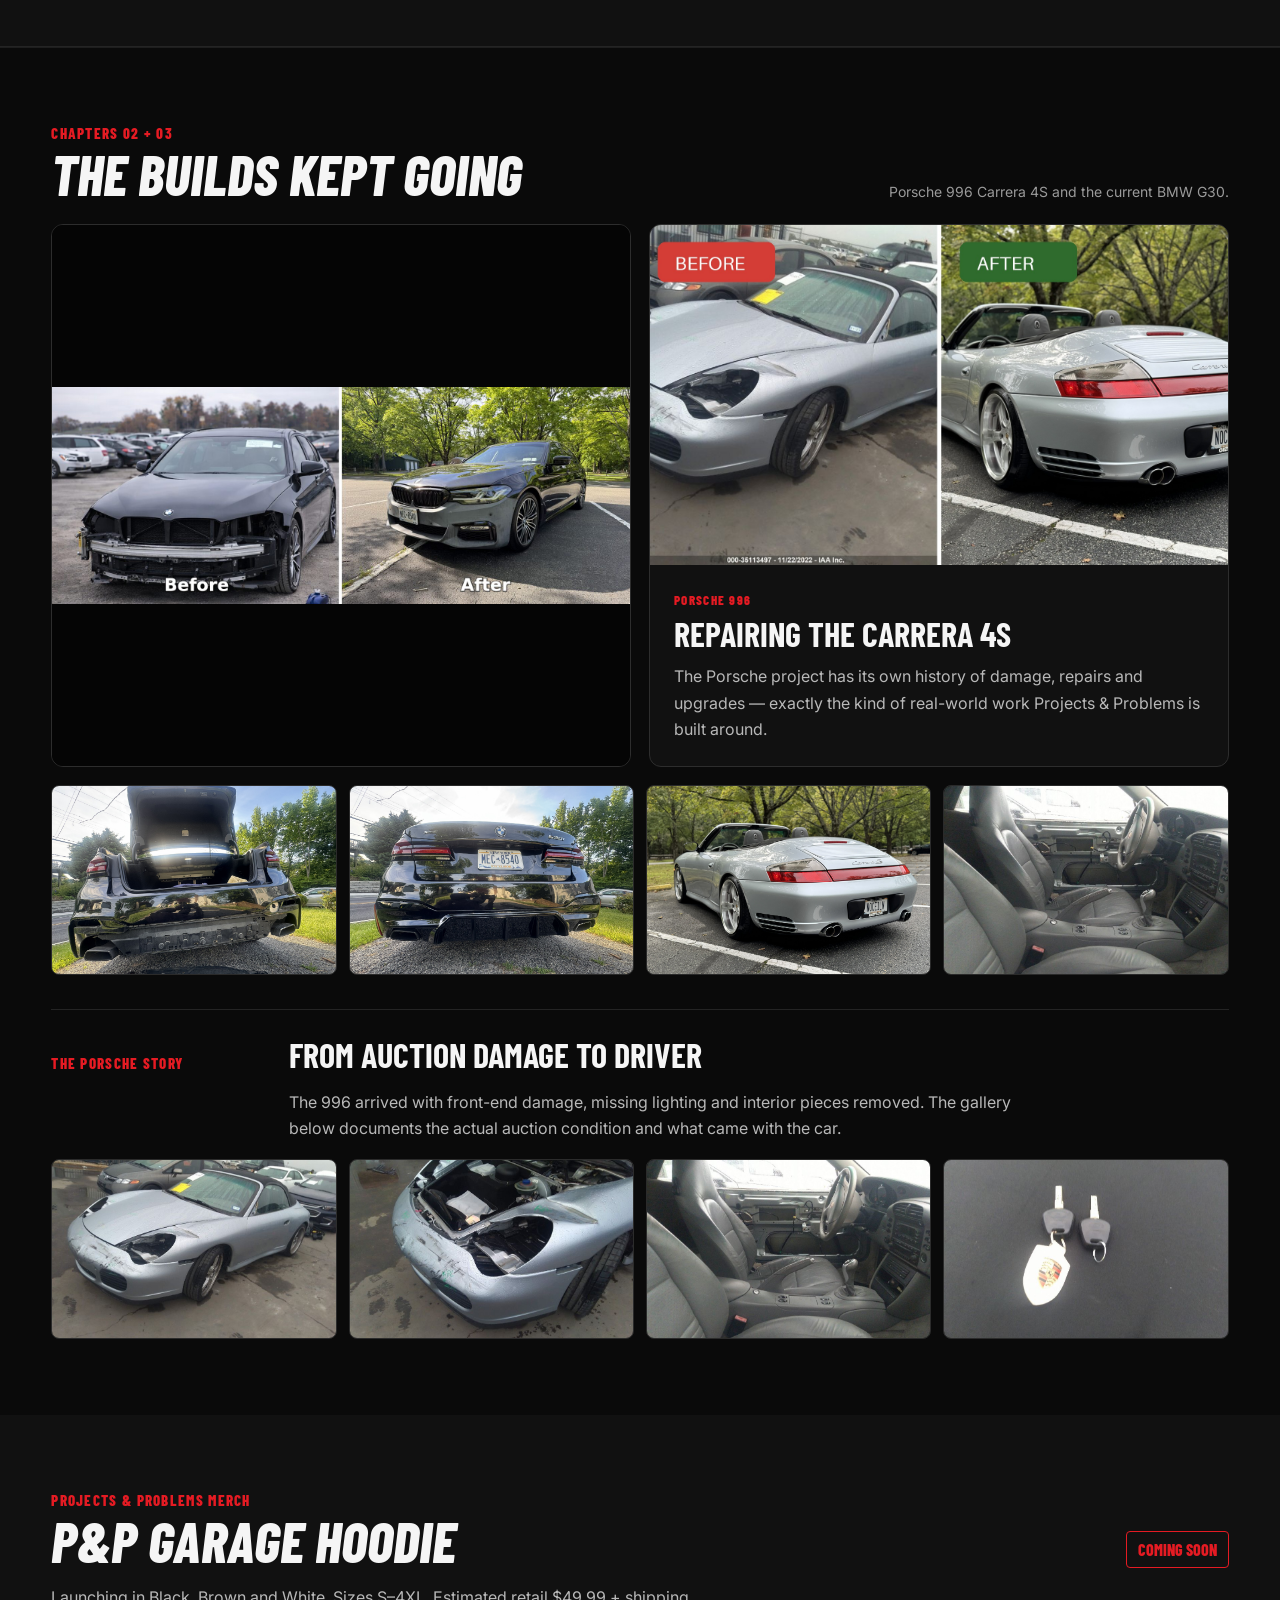
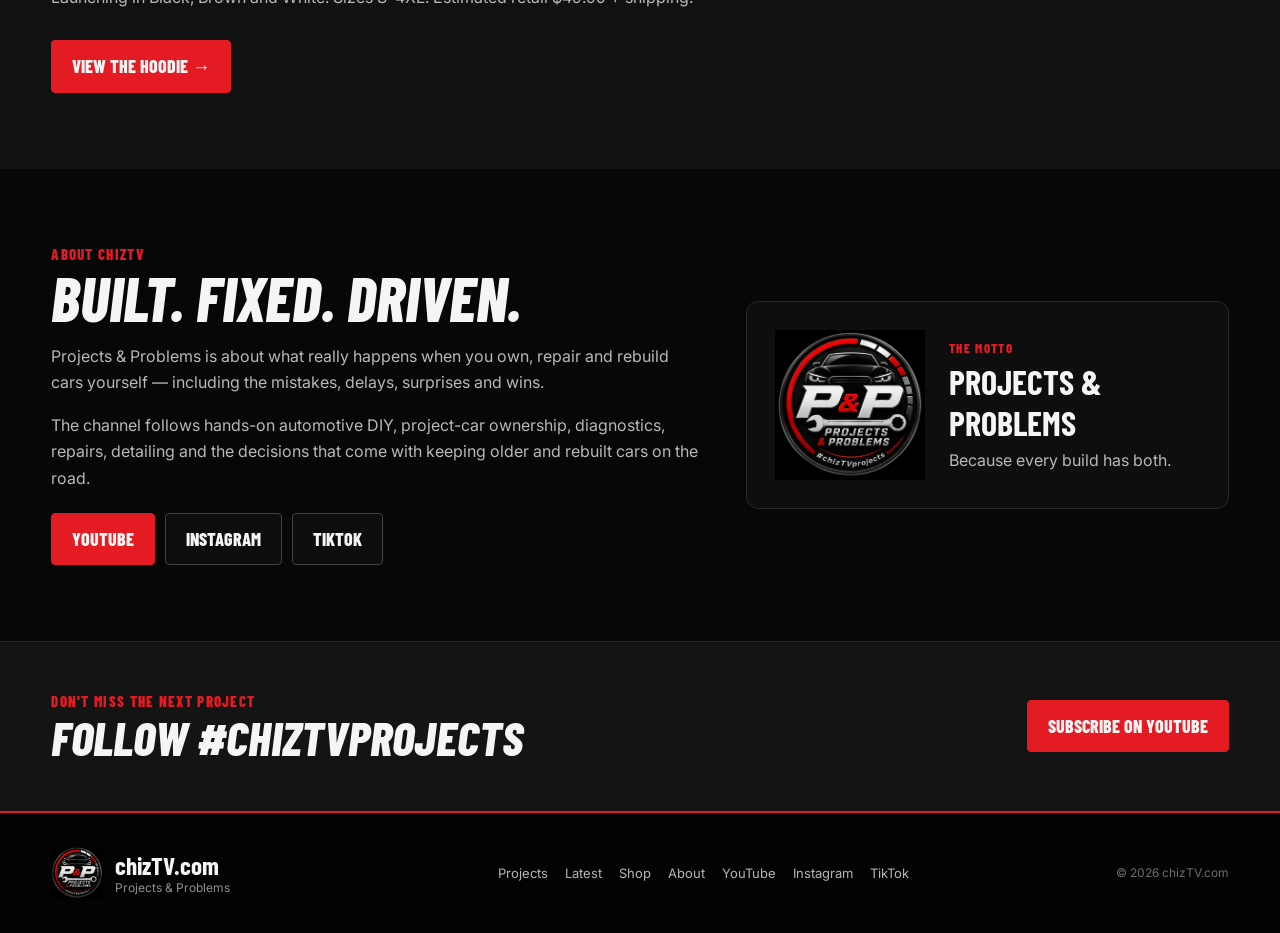
==== commit 57af890e: "Use real BMW composite in homepage hero" ====
--- a/index.html
+++ b/index.html
@@ -54,7 +54,7 @@
     </div>
 
     <div class="hero-v10-visual" aria-label="Porsche and BMW project cars">
-      <img src="hero-cars-only.jpg" alt="Porsche 911 Carrera 4S and BMW 530i project cars">
+      <img src="hero-cars-real-bmw.jpg" alt="Porsche 911 Carrera 4S and Arthur's BMW 530i project car in a blue-lit garage">
     </div>
   </div>
 </section>
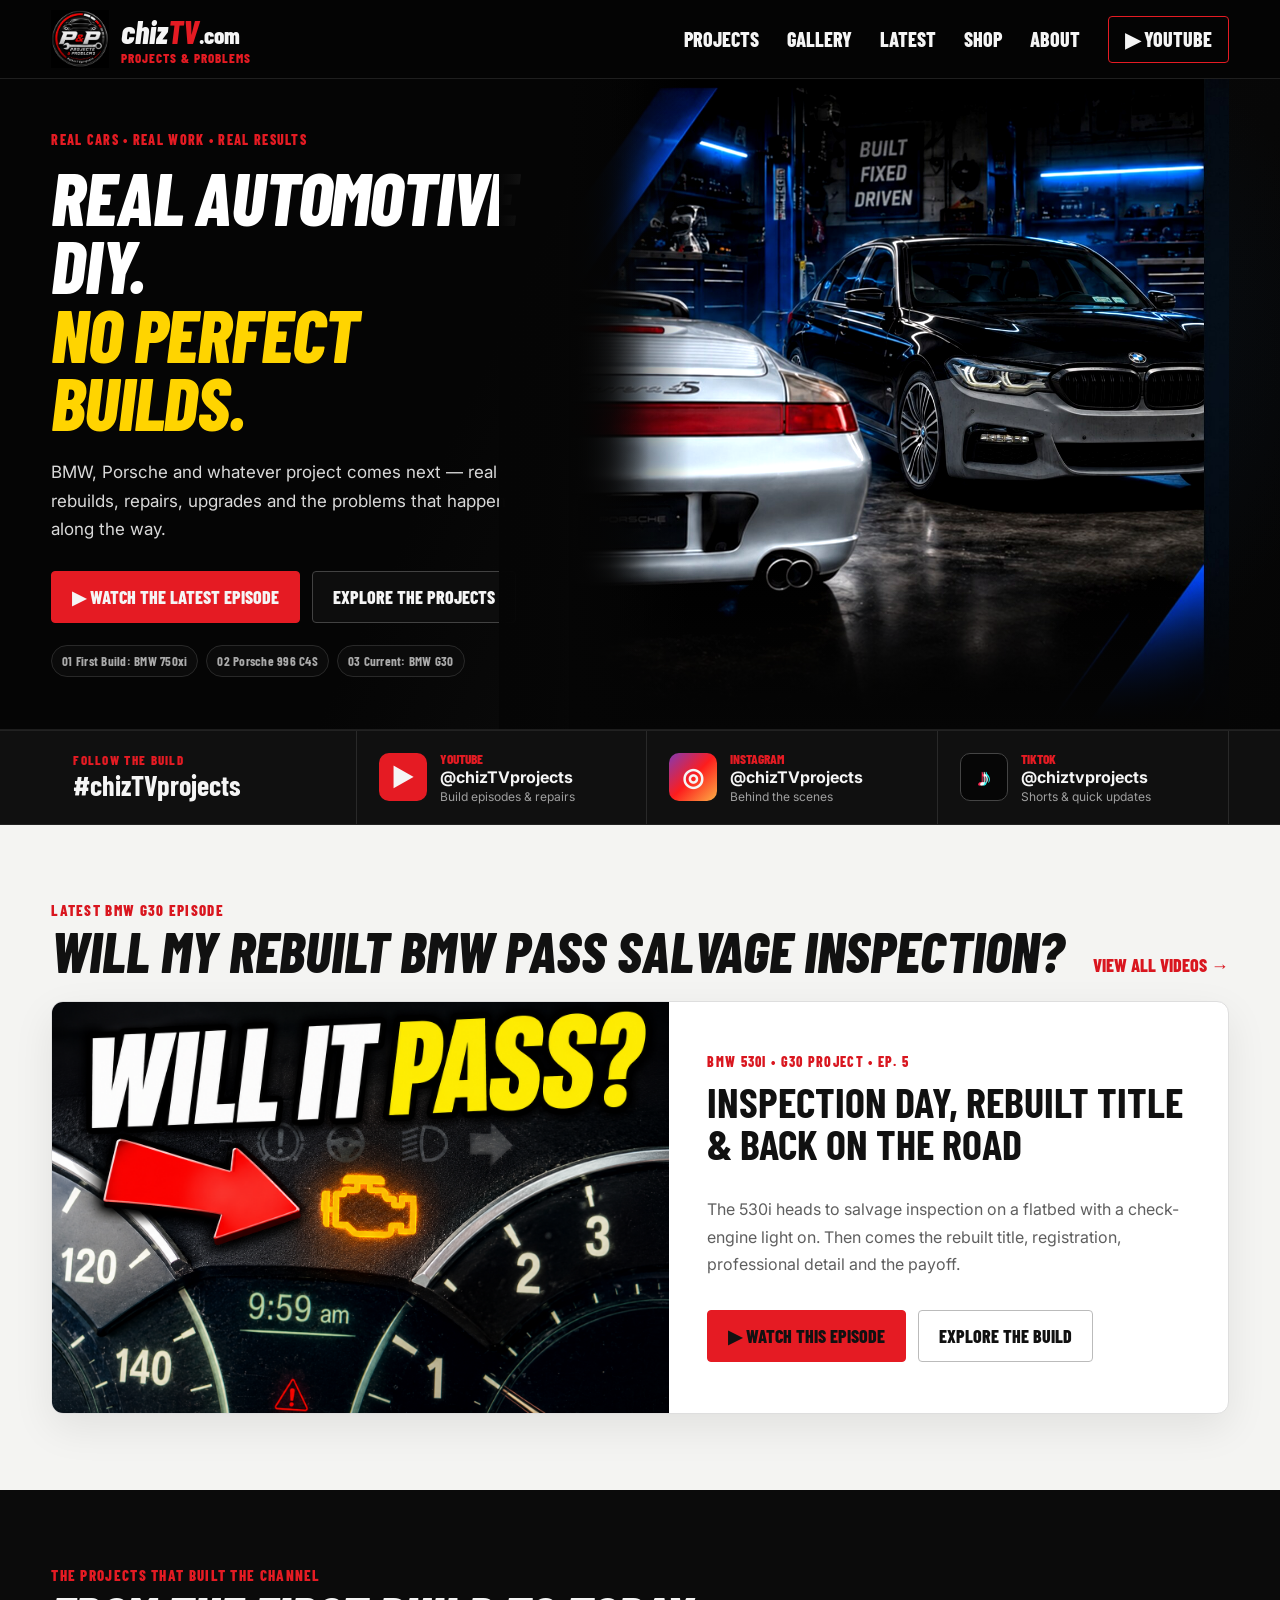
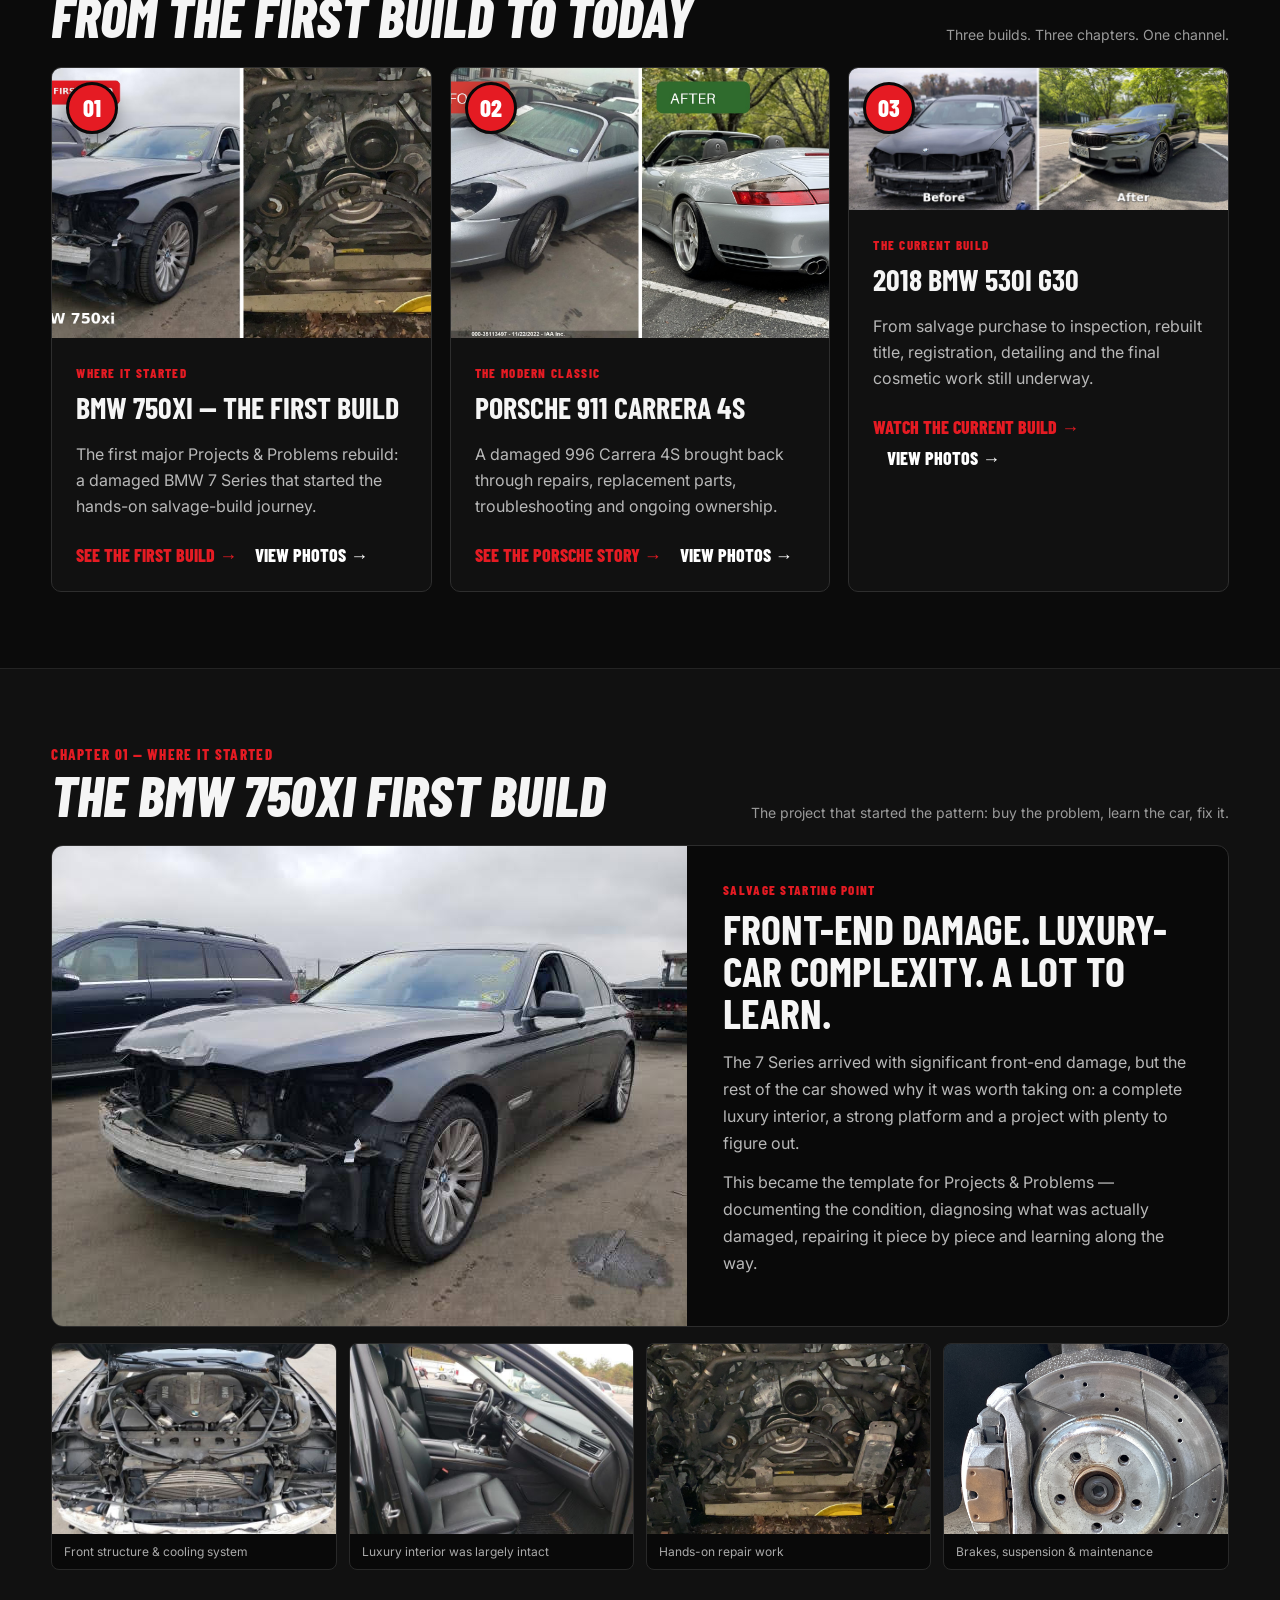
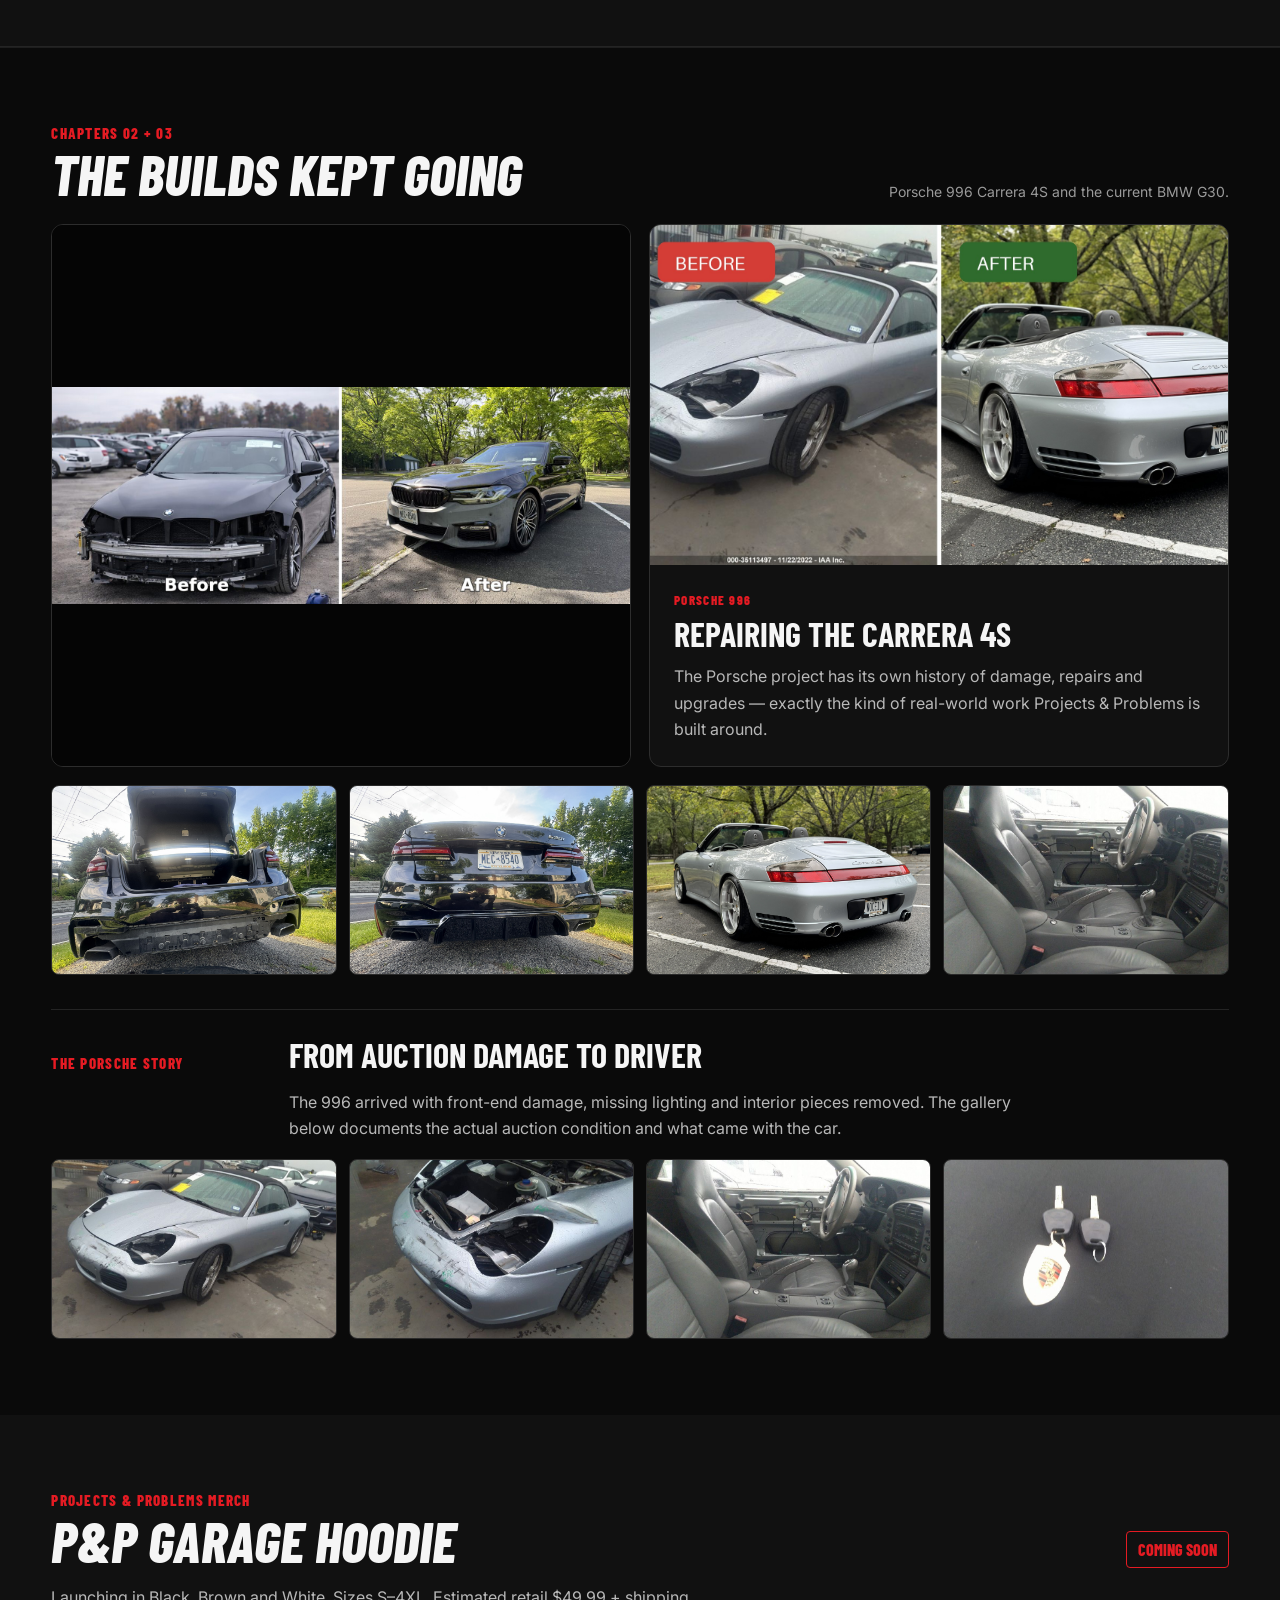
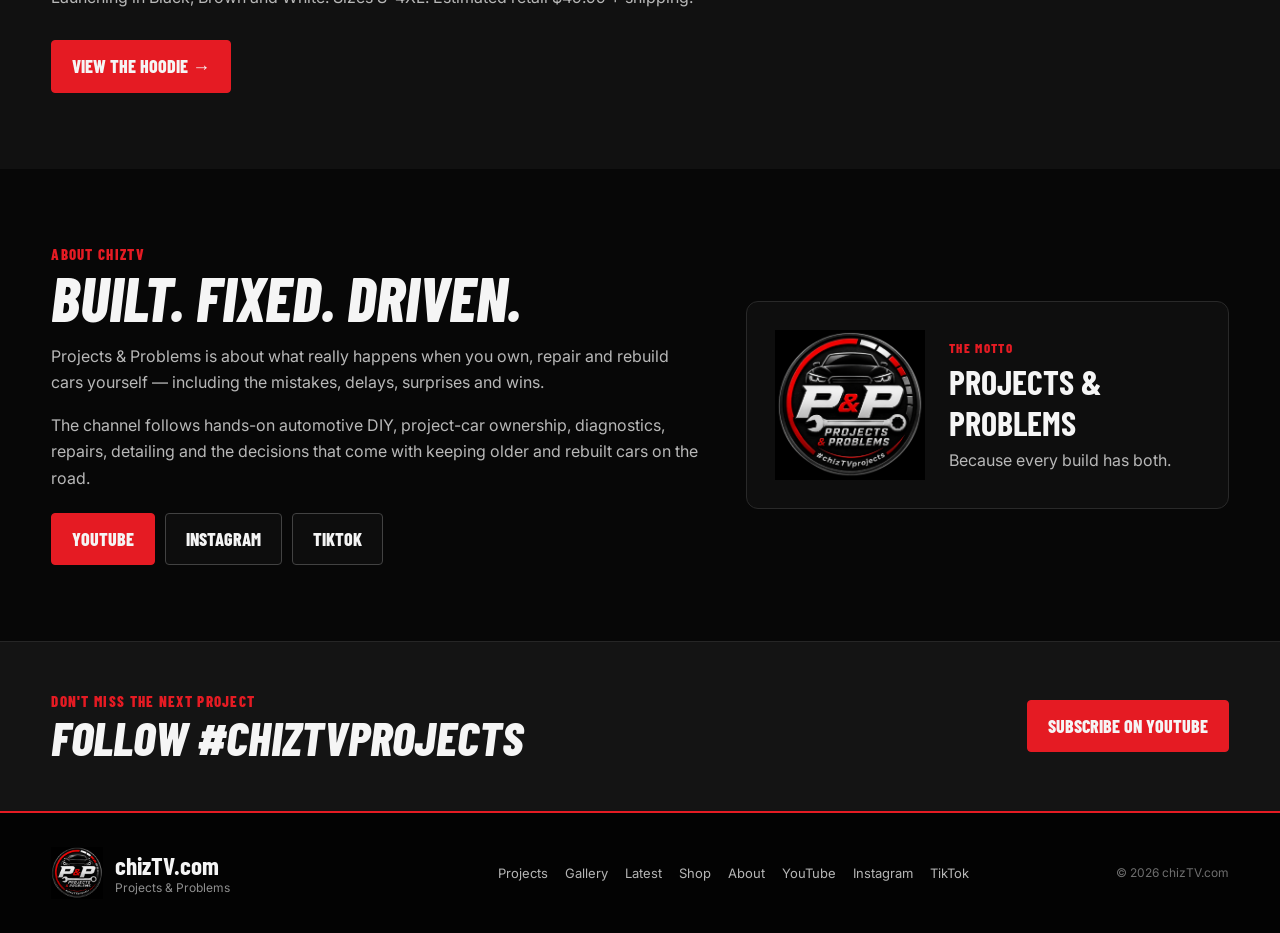
==== commit 5ca44026: "Add build photo gallery" ====
--- a/index.html
+++ b/index.html
@@ -23,6 +23,7 @@
     <button class="menu-toggle" aria-label="Open navigation" aria-expanded="false">☰</button>
     <nav class="nav">
       <a href="#projects">Projects</a>
+      <a href="gallery.html">Gallery</a>
       <a href="#latest">Latest</a>
       <a href="shop.html">Shop</a>
       <a href="#about">About</a>
@@ -125,6 +126,7 @@
           <h3>BMW 750xi — The First Build</h3>
           <p>The first major Projects &amp; Problems rebuild: a damaged BMW 7 Series that started the hands-on salvage-build journey.</p>
           <a href="#first-build">SEE THE FIRST BUILD →</a>
+          <a class="card-gallery-link" href="gallery.html#bmw750">VIEW PHOTOS →</a>
         </div>
       </article>
 
@@ -136,6 +138,7 @@
           <h3>Porsche 911 Carrera 4S</h3>
           <p>A damaged 996 Carrera 4S brought back through repairs, replacement parts, troubleshooting and ongoing ownership.</p>
           <a href="#porsche-story">SEE THE PORSCHE STORY →</a>
+          <a class="card-gallery-link" href="gallery.html#porsche">VIEW PHOTOS →</a>
         </div>
       </article>
 
@@ -147,6 +150,7 @@
           <h3>2018 BMW 530i G30</h3>
           <p>From salvage purchase to inspection, rebuilt title, registration, detailing and the final cosmetic work still underway.</p>
           <a href="#latest">WATCH THE CURRENT BUILD →</a>
+          <a class="card-gallery-link" href="gallery.html#bmwg30">VIEW PHOTOS →</a>
         </div>
       </article>
     </div>
@@ -294,6 +298,7 @@
     </div>
     <div class="footer-links">
       <a href="#projects">Projects</a>
+      <a href="gallery.html">Gallery</a>
       <a href="#latest">Latest</a>
       <a href="#shop">Shop</a>
       <a href="#about">About</a>
--- a/styles.css
+++ b/styles.css
@@ -255,3 +255,6 @@
 .transform-card>img.bmw-comparison{
   aspect-ratio:8 / 3;
 }
+.project-body a.card-gallery-link{margin-left:14px;color:#fff}
+.project-body a.card-gallery-link:hover{color:#1684ff}
+@media(max-width:620px){.project-body a.card-gallery-link{display:block;margin-left:0;margin-top:12px}}
